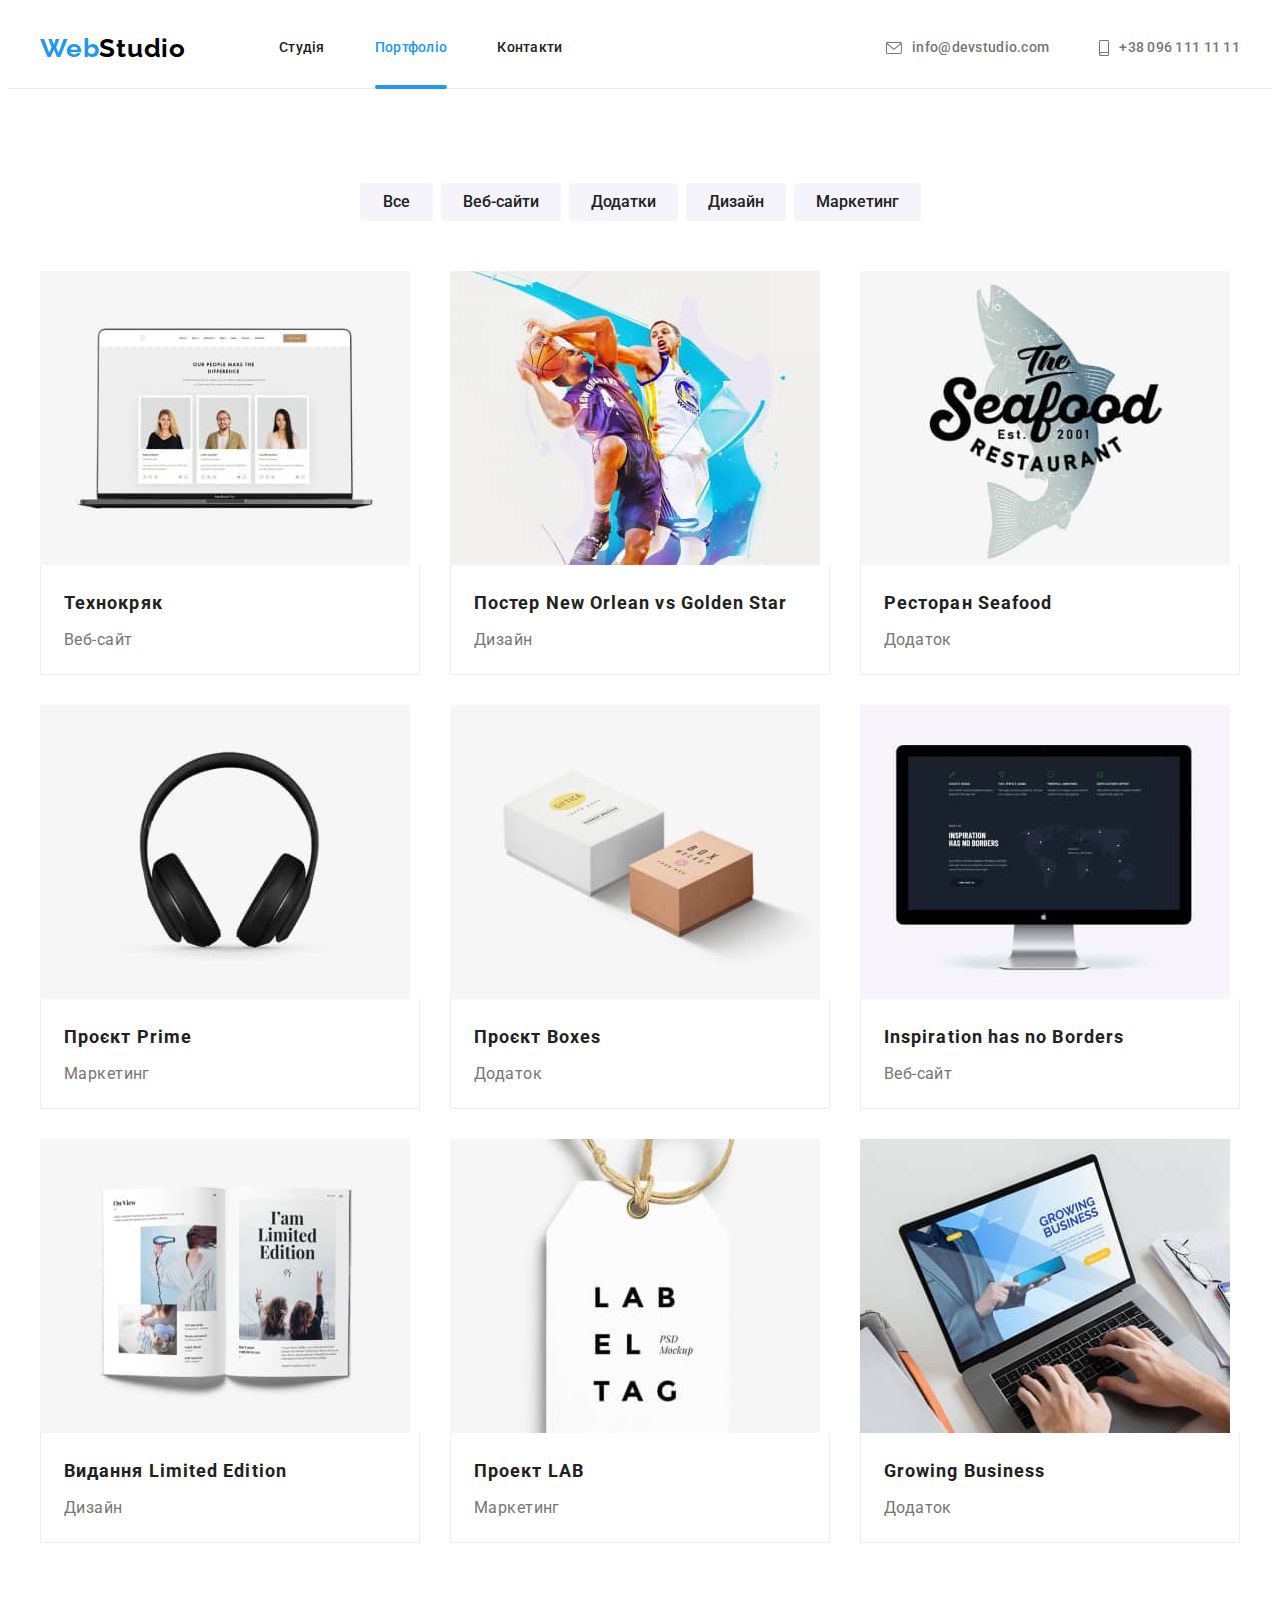
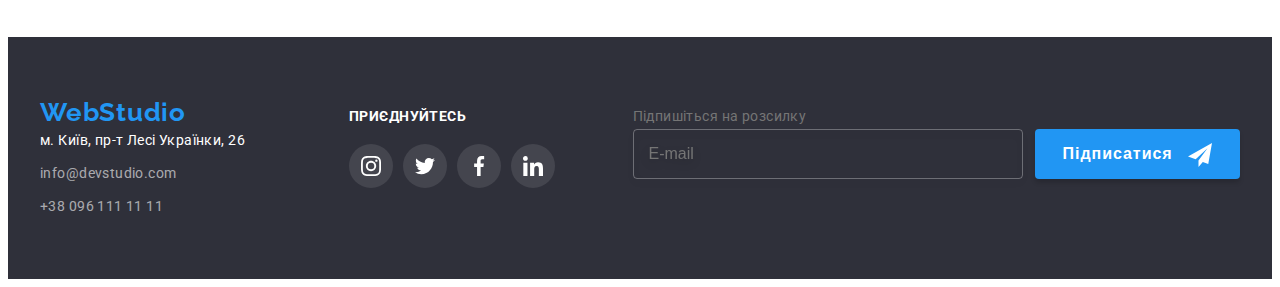
==== portfolio.html @ b7e64bbe "BEM refactoring" ====
<!DOCTYPE html>
<html lang="uk">
  <head>
    <meta charset="UTF-8" />
    <meta http-equiv="X-UA-Compatible" content="IE=edge" />
    <meta name="viewport" content="width=device-width, initial-scale=1.0" />
    <title>Портфоліо</title>
    <link rel="preconnect" href="https://fonts.googleapis.com" />
    <link rel="preconnect" href="https://fonts.gstatic.com" crossorigin />
    <link
      href="https://fonts.googleapis.com/css2?family=Raleway:wght@700&family=Roboto:wght@400;500;700;900&display=swap"
      rel="stylesheet"
    />
    <link
      rel="stylesheet"
      href="https://cdnjs.cloudflare.com/ajax/libs/modern-normalize/1.1.0/modern-normalize.min.css"
      integrity="sha512-wpPYUAdjBVSE4KJnH1VR1HeZfpl1ub8YT/NKx4PuQ5NmX2tKuGu6U/JRp5y+Y8XG2tV+wKQpNHVUX03MfMFn9Q=="
      crossorigin="anonymous"
      referrerpolicy="no-referrer"
    />
    <link rel="stylesheet" href="./css/styles.css" />
  </head>
  <body>
    <header class="header">
      <div class="container header__container">
        <nav class="nav">
          <a href="./index.html" lang="en" class="logo"
            >Web<span class="logo__second-part">Studio</span></a
          >

          <ul class="nav__list">
            <li class="nav__item">
              <a href="./index.html" class="nav__link ">Студія</a>
            </li>
            <li class="nav__item">
              <a href="./portfolio.html" class="nav__link nav__link--current">Портфоліо</a>
            </li>
            <li class="nav__item">
              <a href="" class="nav__link">Контакти</a>
            </li>
          </ul>
        </nav>

        <ul class="communication">
          <li class="communication__item">
            <a href="mailto:info@devstudio.com" class="communication__link">
              <svg class="communication__icon communication__icon--envelope">
                <use href="./images/icon.svg#icon-envelope"></use>
              </svg>
              info@devstudio.com</a
            >
          </li>
          <li class="communication__item">
            <a href="tel:+380961111111" class="communication__link">
              <svg class="communication__icon communication__icon--smartphone">
                <use href="./images/icon.svg#icon-smartphone"></use>
              </svg>
              +38 096 111 11 11</a
            >
          </li>
        </ul>
      </div>
    </header>

    <main>
      <section class="section portfolio">
        <div class="container">
          <h1 class="title visually-hidden">Портфоліо</h1>
          <ul class="filter-list">
            <li class="item"><button type="button" class="btn">Все</button></li>
            <li class="item"><button type="button" class="btn">Веб-сайти</button></li>
            <li class="item"><button type="button" class="btn">Додатки</button></li>
            <li class="item"><button type="button" class="btn">Дизайн</button></li>
            <li class="item"><button type="button" class="btn">Маркетинг</button></li>
          </ul>

          <ul class="portfolio-list">
            <li class="portfolio-item">
              <a href="" class="link">
                <div class="portfolio-thumb">
                  <img
                    src="./images/port_img_1.jpg"
                    alt="увімкнений ноутбук з відображенням сторінки браузера"
                    width="370"
                  />

                  <div class="portfolio-overlay">
                    <p>
                      Ресурс пропонує комплексні пропозиції з різним рівнем функціоналу та сервісів.
                      Все це дозволить відвідувачу отримати вичерпні відомості про компанію чи
                      приватну особу.
                    </p>
                  </div>
                </div>

                <div class="portfolio-item-box">
                  <h2 class="portfolio-subtitle">Технокряк</h2>
                  <p>Веб-сайт</p>
                </div>
              </a>
            </li>
            <li class="portfolio-item">
              <a href="" class="link">
                <div class="portfolio-thumb">
                  <img
                    src="./images/port_img_2.jpg"
                    alt="два баскетболіста з різних команд"
                    width="370"
                  />

                  <div class="portfolio-overlay">
                    <p>
                      Ресурс пропонує комплексні пропозиції з різним рівнем функціоналу та сервісів.
                      Все це дозволить відвідувачу отримати вичерпні відомості про компанію чи
                      приватну особу.
                    </p>
                  </div>
                </div>

                <div class="portfolio-item-box">
                  <h2 class="portfolio-subtitle">Постер New Orlean vs Golden Star</h2>
                  <p>Дизайн</p>
                </div>
              </a>
            </li>
            <li class="portfolio-item">
              <a href="" class="link">
                <div class="portfolio-thumb">
                  <img
                    src="./images/port_img_3.jpg"
                    alt="логотип ресторану Seafood із зображенням риби"
                    width="370"
                  />

                  <div class="portfolio-overlay">
                    <p>
                      Ресурс пропонує комплексні пропозиції з різним рівнем функціоналу та сервісів.
                      Все це дозволить відвідувачу отримати вичерпні відомості про компанію чи
                      приватну особу.
                    </p>
                  </div>
                </div>

                <div class="portfolio-item-box">
                  <h2 class="portfolio-subtitle">Ресторан Seafood</h2>
                  <p>Додаток</p>
                </div>
              </a>
            </li>
            <li class="portfolio-item">
              <a href="" class="link">
                <div class="portfolio-thumb">
                  <img src="./images/port_img_4.jpg" alt="навушники" width="370" />

                  <div class="portfolio-overlay">
                    <p>
                      Ресурс пропонує комплексні пропозиції з різним рівнем функціоналу та сервісів.
                      Все це дозволить відвідувачу отримати вичерпні відомості про компанію чи
                      приватну особу.
                    </p>
                  </div>
                </div>

                <div class="portfolio-item-box">
                  <h2 class="portfolio-subtitle">Проєкт Prime</h2>
                  <p>Маркетинг</p>
                </div>
              </a>
            </li>
            <li class="portfolio-item">
              <a href="" class="link">
                <div class="portfolio-thumb">
                  <img src="./images/port_img_5.jpg" alt="дві картонні коробочки" width="370" />

                  <div class="portfolio-overlay">
                    <p>
                      Ресурс пропонує комплексні пропозиції з різним рівнем функціоналу та сервісів.
                      Все це дозволить відвідувачу отримати вичерпні відомості про компанію чи
                      приватну особу.
                    </p>
                  </div>
                </div>

                <div class="portfolio-item-box">
                  <h2 class="portfolio-subtitle">Проєкт Boxes</h2>
                  <p>Додаток</p>
                </div>
              </a>
            </li>
            <li class="portfolio-item">
              <a href="" class="link">
                <div class="portfolio-thumb">
                  <img
                    src="./images/port_img_6.jpg"
                    alt="монітор з відображенням сторінки браузера"
                    width="370"
                  />

                  <div class="portfolio-overlay">
                    <p>
                      Ресурс пропонує комплексні пропозиції з різним рівнем функціоналу та сервісів.
                      Все це дозволить відвідувачу отримати вичерпні відомості про компанію чи
                      приватну особу.
                    </p>
                  </div>
                </div>

                <div class="portfolio-item-box">
                  <h2 class="portfolio-subtitle">Inspiration has no Borders</h2>
                  <p>Веб-сайт</p>
                </div>
              </a>
            </li>
            <li class="portfolio-item">
              <a href="" class="link">
                <div class="portfolio-thumb">
                  <img src="./images/port_img_7.jpg" alt="відкрита книга" width="370" />

                  <div class="portfolio-overlay">
                    <p>
                      Ресурс пропонує комплексні пропозиції з різним рівнем функціоналу та сервісів.
                      Все це дозволить відвідувачу отримати вичерпні відомості про компанію чи
                      приватну особу.
                    </p>
                  </div>
                </div>

                <div class="portfolio-item-box">
                  <h2 class="portfolio-subtitle">Видання Limited Edition</h2>
                  <p>Дизайн</p>
                </div>
              </a>
            </li>
            <li class="portfolio-item">
              <a href="" class="link">
                <div class="portfolio-thumb">
                  <img src="./images/port_img_8.jpg" alt="лейбл" width="370" />

                  <div class="portfolio-overlay">
                    <p>
                      Ресурс пропонує комплексні пропозиції з різним рівнем функціоналу та сервісів.
                      Все це дозволить відвідувачу отримати вичерпні відомості про компанію чи
                      приватну особу.
                    </p>
                  </div>
                </div>

                <div class="portfolio-item-box">
                  <h2 class="portfolio-subtitle">Проект LAB</h2>
                  <p>Маркетинг</p>
                </div>
              </a>
            </li>
            <li class="portfolio-item">
              <a href="" class="link">
                <div class="portfolio-thumb">
                  <img
                    src="./images/port_img_9.jpg"
                    alt="руки людини працюючої за ноутбуком"
                    width="370"
                  />

                  <div class="portfolio-overlay">
                    <p>
                      Ресурс пропонує комплексні пропозиції з різним рівнем функціоналу та сервісів.
                      Все це дозволить відвідувачу отримати вичерпні відомості про компанію чи
                      приватну особу.
                    </p>
                  </div>
                </div>

                <div class="portfolio-item-box">
                  <h2 class="portfolio-subtitle">Growing Business</h2>
                  <p>Додаток</p>
                </div>
              </a>
            </li>
          </ul>
        </div>
      </section>
    </main>

    <footer class="footer">
      <div class="container footer-box">
        <!-- Адреса -->
        <div class="footer-com-link">
          <a href="./index.html" lang="en" class="logo link"
            >Web<span class="logo-part-foot">Studio</span></a
          >
          <address class="address">
            <ul class="address-list">
              <li class="item">
                <a
                  href="https://goo.gl/maps/5LaCkKvo5kc2LDUG7"
                  target="_blank"
                  rel="noopener noreferrer nofollow"
                  class="phys-address link"
                  >м. Київ, пр-т Лесі Українки, 26</a
                >
              </li>
              <li class="item">
                <a href="mailto:info@devstudio.com" class="address link">info@devstudio.com</a>
              </li>
              <li class="item">
                <a href="tel:+380961111111" class="address link">+38 096 111 11 11</a>
              </li>
            </ul>
          </address>
        </div>

        <!-- Приєднуйся -->
        <div class="join">
          <p class="join-title">приєднуйтесь</p>
          <ul class="join-list">
            <li class="join-item">
              <a href="" class="join-link">
                <svg lang="en" aria-label="instagram icon" class="join-icon">
                  <use href="./images/icon.svg#icon-instagram"></use>
                </svg>
              </a>
            </li>
            <li class="join-item">
              <a href="" class="join-link">
                <svg lang="en" aria-label="twitter icon" class="join-icon">
                  <use href="./images/icon.svg#icon-twitter"></use>
                </svg>
              </a>
            </li>
            <li class="join-item">
              <a href="" class="join-link">
                <svg lang="en" aria-label="facebook icon" class="join-icon">
                  <use href="./images/icon.svg#icon-facebook"></use>
                </svg>
              </a>
            </li>
            <li class="join-item">
              <a href="" class="join-link">
                <svg lang="en" aria-label="linkedin icon" class="join-icon">
                  <use href="./images/icon.svg#icon-linkedin"></use>
                </svg>
              </a>
            </li>
          </ul>
        </div>

        <form class="subscription-form" name="subscription-form">
          <div class="subscription-field">
            <label class="subscription-label" for="subscription-email">
              Підпишіться на розсилку
            </label>
            <input
              class="subscription-input"
              type="email"
              id="subscription-email"
              placeholder="E-mail"
              autocomplete="on"
            />
          </div>

          <button class="subscription-submit" type="submit">
            Підписатися
            <svg class="subscriptin-icon">
              <use href="./images/icon.svg#icon-send"></use>
            </svg>
          </button>
        </form>
      </div>
    </footer>
  </body>
</html>
---- css/styles.css ----
/* Основний колір тексту #757575 */
/* Другий колір тексту #212121 */
/* Третій колір тексту (підвал) rgba(255, 255, 255, 0.6) */

/* Основний колір фона #FFFFFF */
/* Другий колір фона #F5F4FA */
/* Третій колір фона (підвал) #2F303A */

/* Акцент #2196F3 */
/* Кольори Логотипа #2196F3 #000000 */
/* Наведення на Кноопку Герой #188CE8 */

/* Підкреслення (шапка) #ECECEC */
/* Колір Рамки #EEEEEE */

:root {
  --primary-text-color: #757575;
  --title-text-color: #212121;
  --third-text-color: rgba(255, 255, 255, 0.6);
  --primary-bg-color: #ffffff;
  --second-bg-color: #f5f4fa;
  --third-bg-color: #2f303a;
  --accent-color: #2196f3;
  --hero-buttom-active: #188ce8;
  --default-icon-color: #afb1b8;

  --margin-items: 30px;
}

h1,
h2,
h3,
h4,
p {
  margin-top: 0;
  margin-bottom: 0;
}

ul {
  list-style: none;
  padding: 0;
  margin: 0;
}

img {
  display: block;
  max-width: 100%;
  height: auto;
}

body {
  background-color: var(--primary-bg-color);
  color: var(--primary-text-color);
  font-family: Roboto, sans-serif;
  font-size: 14px;
  line-height: 1.71;
  letter-spacing: 0.03em;
}

.link {
  text-decoration: none;
}

.container {
  width: 1200px;
  padding-left: 15px;
  padding-right: 15px;
  margin-left: auto;
  margin-right: auto;
}

.section {
  padding-top: 94px;
  padding-bottom: 94px;
}

.btn {
  min-width: 73px;
  padding: 6px 22px;

  color: var(--title-text-color);
  background-color: var(--second-bg-color);

  font-family: Roboto, sans-serif;
  font-weight: 500;
  font-size: 16px;
  line-height: 1.62;
  text-align: center;

  cursor: pointer;
  border: 0;
  border-radius: 4px;

  transition: color 250ms cubic-bezier(0.4, 0, 0.2, 1),
    background-color 250ms cubic-bezier(0.4, 0, 0.2, 1),
    box-shadow 250ms cubic-bezier(0.4, 0, 0.2, 1);
}

.btn:hover,
.btn:focus {
  color: var(--primary-bg-color);
  background-color: var(--accent-color);
  box-shadow: 0px 3px 1px rgba(0, 0, 0, 0.1), 0px 1px 2px rgba(0, 0, 0, 0.08),
    0px 2px 2px rgba(0, 0, 0, 0.12);
}

/* ==================== Шапка ==================== */

.header {
  border-bottom: 1px solid #ececec;
}

.header__container {
  display: flex;
  align-items: center;
}

/* ==================== Лого в шапці ==================== */

.logo {
  display: inline-block;
  margin-right: 93px;

  color: var(--accent-color);
  font-family: Raleway, sans-serif;
  font-weight: 700;
  font-size: 26px;
  line-height: 1.19;
  letter-spacing: 0.03em;
  text-decoration: none;
}

.logo__second-part {
  color: #000000;
}

/* ========== Лого в підвалі ========== */

.footer__logo {
  margin-right: 0;
  margin-bottom: 20px;
}

.logo__second-part--inverse {
  color: var(--primary-bg-color);
}

/* ========== Навігація ========== */

.nav {
  display: flex;
  align-items: center;
}

.nav__list {
  display: flex;
}

.nav__item:nth-child(n + 2) {
  margin-left: 50px;
}

.nav__link {
  position: relative;

  display: inline-block;
  padding-top: 32px;
  padding-bottom: 32px;

  color: var(--title-text-color);
  font-weight: 500;
  font-size: 14px;
  line-height: 1.14;
  letter-spacing: 0.02em;
  text-decoration: none;

  transition: color 250ms cubic-bezier(0.4, 0, 0.2, 1);
}

.nav__link:hover,
.nav__link:focus {
  color: var(--accent-color);
}

.nav__link--current {
  color: var(--accent-color);
}

.nav__link--current::after {
  content: '';

  position: absolute;
  left: 0;
  bottom: -1px;

  width: 100%;
  height: 4px;
  border-radius: 2px;

  background-color: var(--accent-color);
}

/* ========== Комунікаційні посилання ========== */

.communication {
  display: flex;
  margin-left: auto;
}

.communication__item:nth-child(n + 2) {
  margin-left: 50px;
}

.communication__link {
  display: flex;
  align-items: center;
  padding-top: 32px;
  padding-bottom: 32px;

  color: var(--primary-text-color);
  font-weight: 500;
  font-size: 14px;
  line-height: 1.14;
  letter-spacing: 0.02em;
  text-decoration: none;

  transition: color 250ms cubic-bezier(0.4, 0, 0.2, 1);
}

.communication__icon {
  margin-right: 10px;
  fill: var(--primary-text-color);

  transition: fill 250ms cubic-bezier(0.4, 0, 0.2, 1);
}
.communication__icon--envelope {
  width: 16px;
  height: 12px;
}

.communication__icon--smartphone {
  width: 10px;
  height: 16px;
}

.communication__link:hover,
.communication__link:focus {
  color: var(--accent-color);
}

.communication__link:hover .communication__icon,
.communication__link:focus .communication__icon {
  fill: var(--accent-color);
}

/* Заголовки */

.title {
  margin-top: 0;
  margin-bottom: 50px;

  color: var(--title-text-color);
  font-size: 36px;
  line-height: 1.17;
  text-align: center;
}

.visually-hidden {
  position: absolute;
  white-space: nowrap;
  width: 1px;
  height: 1px;
  overflow: hidden;
  border: 0;
  padding: 0;
  clip: rect(0 0 0 0);
  clip-path: inset(50%);
  margin: -1px;
}

/* ==================== Студія ==================== */

/* ========== Герой ========== */

.hero {
  max-width: 1600px;
  margin-left: auto;
  margin-right: auto;
  padding-top: 200px;
  padding-bottom: 200px;

  background-color: #c4c4c4;
  text-align: center;

  background-image: linear-gradient(to right, rgba(47, 48, 58, 0.4), rgba(47, 48, 58, 0.4)),
    url(../images/hero-img.jpg);
  background-size: cover;
  background-position: center;
}

.hero__title {
  width: 696px;
  margin-left: auto;
  margin-right: auto;
  margin-top: 0;
  margin-bottom: var(--margin-items);

  color: var(--primary-bg-color);
  font-weight: 900;
  font-size: 44px;
  line-height: 1.36;
  letter-spacing: 0.06em;
  text-transform: uppercase;
}

.hero__btn {
  padding: 10px 32px;

  color: var(--primary-bg-color);
  background-color: var(--accent-color);
  font-weight: 700;
  font-size: 16px;
  line-height: 1.88;
  align-items: center;
  text-align: center;
  letter-spacing: 0.06em;

  border-style: none;
  cursor: pointer;
  border-radius: 4px;

  transition: background-color 250ms cubic-bezier(0.4, 0, 0.2, 1);
}

.hero__btn:hover,
.hero__btn:focus {
  background-color: var(--hero-buttom-active);
}

/* ========== Наші переваги (Особливості) ========== */

.section--other-size {
  padding-bottom: 0;
}

.title--visually-hidden {
  position: absolute;
  white-space: nowrap;
  width: 1px;
  height: 1px;
  overflow: hidden;
  border: 0;
  padding: 0;
  clip: rect(0 0 0 0);
  clip-path: inset(50%);
  margin: -1px;
}

.features {
  display: flex;
  flex-wrap: wrap;
  gap: var(--margin-items);
}

.features__item {
  flex-basis: calc((100% - (3 * var(--margin-items))) / 4);
}

.features__box {
  display: flex;
  justify-content: center;
  align-items: center;
  padding-top: 25px;
  padding-bottom: 25px;
  margin-bottom: var(--margin-items);

  background-color: var(--second-bg-color);
  border-radius: 4px;
}

.features__icon {
  display: block;
  width: 70px;
  height: 70px;
}

.features__subtitle {
  margin-top: 0;
  margin-bottom: 10px;

  color: var(--title-text-color);
  font-size: 14px;
  line-height: 1.14;
  text-transform: uppercase;
}

/* ========== Чим ми займаємось ========== */

.works {
  display: flex;
  flex-wrap: wrap;
  gap: var(--margin-items);
}

.works__item {
  position: relative;
}

.works__overlay {
  position: absolute;
  left: 0;
  bottom: 0;

  width: 100%;
  padding: 27px;

  font-weight: 700;
  line-height: 1.14;
  text-align: center;
  text-transform: uppercase;

  color: var(--primary-bg-color);
  background-color: rgba(47, 48, 58, 0.8);
}

/* ========== Наша команда ========== */

.section--second-bg {
  background-color: var(--second-bg-color);
}

.team-list {
  display: flex;
  flex-wrap: wrap;
  gap: var(--margin-items);
  text-align: center;
}

.employee {
  flex-basis: calc((100% - (3 * var(--margin-items))) / 4);

  background-color: var(--primary-bg-color);
  border-radius: 0 0 4px 4px;

  box-shadow: 0px 1px 3px rgba(0, 0, 0, 0.12), 0px 1px 1px rgba(0, 0, 0, 0.14),
    0px 2px 1px rgba(0, 0, 0, 0.2);
}

.employee__lower-box {
  padding-top: 30px;
  padding-bottom: 30px;
}

.employee__name {
  margin-bottom: 10px;

  color: var(--title-text-color);
  font-weight: 500;
  font-size: 16px;
  line-height: 1.19;
}

.employee__position {
  font-size: 16px;
  line-height: 1.19;
  margin-bottom: 16px;
}

.socials-list {
  display: flex;
  justify-content: center;
  column-gap: 10px;
}

.socials-list__item {
  width: 44px;
  height: 44px;
}

.socials-list__link {
  display: flex;
  align-items: center;
  justify-content: center;
  width: 100%;
  height: 100%;
  border-radius: 50%;

  transition: background-color 250ms cubic-bezier(0.4, 0, 0.2, 1);
}

.socials-list__icon {
  width: 20px;
  height: 20px;
  fill: var(--default-icon-color);

  transition: fill 250ms cubic-bezier(0.4, 0, 0.2, 1);
}

.socials-list__link:hover,
.socials-list__link:focus {
  background-color: var(--accent-color);
}

.socials-list__link:hover .socials-list__icon,
.socials-list__link:focus .socials-list__icon {
  fill: var(--primary-bg-color);
}

/* ========== Постійні клієнти ========== */

.customers__title {
  margin-top: 0;
  margin-bottom: 50px;

  color: var(--title-text-color);
  font-size: 36px;
  line-height: 1.17;
  text-align: center;
}

.customers {
  display: flex;
  gap: var(--margin-items);
}

.customers__item {
  width: calc((100% - (5 * var(--margin-items))) / 6);
}

.customers__link {
  display: flex;
  align-items: center;
  justify-content: center;

  border: 1px solid var(--default-icon-color);
  border-radius: 4px;
  height: 92px;

  transition: border-color 250ms cubic-bezier(0.4, 0, 0.2, 1);
}

.customers__icon {
  display: block;
  width: 106px;
  height: 60px;
  fill: var(--default-icon-color);

  transition: fill 250ms cubic-bezier(0.4, 0, 0.2, 1);
}

.customers__link:hover,
.customers__link:focus {
  border-color: var(--accent-color);
}

.customers__link:hover .customers__icon,
.customers__link:focus .customers__icon {
  fill: var(--accent-color);
}

/* ==================== Портфоліо ==================== */

/* ========== Фільтр ========== */

.filter-list {
  display: flex;
  justify-content: center;
  margin-bottom: 50px;
  column-gap: 8px;
}

/* ========== Перелік робіт ========== */

.portfolio-list {
  display: flex;
  flex-wrap: wrap;
  gap: var(--margin-items);
}

.portfolio-item {
  flex-basis: calc((100% - (2 * var(--margin-items))) / 3);

  background-color: var(--primary-bg-color);
}

.portfolio-item > .link {
  display: block;

  transition: box-shadow 250ms cubic-bezier(0.4, 0, 0.2, 1);
}

.portfolio-item > .link:hover,
.portfolio-item > .link:focus {
  box-shadow: 0px 1px 1px rgba(0, 0, 0, 0.12), 0px 4px 4px rgba(0, 0, 0, 0.06),
    1px 4px 6px rgba(0, 0, 0, 0.16);
}

.portfolio-thumb {
  position: relative;

  overflow: hidden;
}

.portfolio-overlay {
  position: absolute;
  top: 0;
  left: 0;
  transform: translateY(100%);

  width: 100%;
  height: 100%;
  padding: 24px;

  background-color: rgba(33, 150, 243, 0.9);

  transition: transform 250ms cubic-bezier(0.4, 0, 0.2, 1);
}

.portfolio-overlay p {
  display: flex;
  align-items: center;

  height: 100%;
  overflow: auto;

  font-size: 18px;
  line-height: 1.56;
  color: var(--primary-bg-color);
}

.portfolio-item > .link:hover .portfolio-overlay,
.portfolio-item > .link:focus .portfolio-overlay {
  transform: translateY(0);
}

.portfolio-item-box {
  padding: 20px 23px 19px 23px;

  border-right: 1px solid #eeeeee;
  border-bottom: 1px solid #eeeeee;
  border-left: 1px solid #eeeeee;
}

.portfolio-subtitle {
  margin-bottom: 4px;

  color: var(--title-text-color);
  font-size: 18px;
  line-height: 2;
  letter-spacing: 0.06em;
}

.portfolio-item-box p {
  color: var(--primary-text-color);
  font-weight: 400;
  font-size: 16px;
  line-height: 1.88;
}

/* ==================== Підвал ==================== */

.footer {
  background-color: var(--third-bg-color);
  padding-top: 60px;
  padding-bottom: 60px;
}

.footer-box {
  display: flex;
  align-items: baseline;
}

/* ========== Адреса ========== */

.address-list > .item + .item {
  margin-top: 9px;
}

.phys-address.link {
  color: var(--primary-bg-color);
  background-color: var(--third-bg-color);
  font-style: normal;

  transition: color 250ms cubic-bezier(0.4, 0, 0.2, 1);
}

.phys-address.link:hover,
.phys-address.link:focus {
  color: var(--accent-color);
}

.address.link {
  color: var(--third-text-color);
  font-style: normal;

  transition: color 250ms cubic-bezier(0.4, 0, 0.2, 1);
}

.address.link:hover,
.address.link:focus {
  color: var(--accent-color);
}

/* ========== Приєднуйся ========== */

.join {
  margin-left: 70px;
}

.join-title {
  margin-bottom: 20px;

  font-weight: 700;
  line-height: 16px;
  text-transform: uppercase;

  color: var(--primary-bg-color);
}

.join-list {
  display: flex;
  column-gap: 10px;
}

.join-link {
  display: flex;
  align-items: center;
  justify-content: center;
  width: 44px;
  height: 44px;

  background-color: rgba(255, 255, 255, 0.1);
  border-radius: 50%;

  transition: background-color 250ms cubic-bezier(0.4, 0, 0.2, 1);
}

.join-icon {
  width: 20px;
  height: 20px;
  fill: var(--primary-bg-color);
}

.join-link:hover,
.join-link:focus {
  background-color: var(--accent-color);
}

.join-link:hover .join-icon,
.join-link:focus .join-icon {
  fill: var(--primary-bg-color);
}

/* ========== Підпишіться на розсилку ========== */

.subscription-form {
  display: flex;
  margin-left: auto;
  align-items: flex-end;
}

.subscription-label {
  display: flex;
  flex-direction: column;
}

.subscriotion-title {
  color: var(--primary-bg-color);
  font-weight: 700;
  line-height: 1.14;
  text-transform: uppercase;

  margin-bottom: 20px;
}

.subscription-input {
  padding: 14px 15px;
  width: 358px;

  font-size: 16px;
  line-height: 1.25;
  color: var(--primary-bg-color);

  border: 1px solid rgba(255, 255, 255, 0.3);
  filter: drop-shadow(0px 4px 4px rgba(0, 0, 0, 0.15));
  border-radius: 4px;
  background-color: transparent;
}

.subscription-submit {
  margin-left: 12px;
  padding: 10px 28px;

  font-weight: 700;
  font-size: 16px;
  line-height: 1.88;
  letter-spacing: 0.06em;
  color: var(--primary-bg-color);

  background-color: var(--accent-color);
  box-shadow: 0px 4px 4px rgba(0, 0, 0, 0.15);
  border-radius: 4px;
  border: 0;

  transition: background-color 250ms cubic-bezier(0.4, 0, 0.2, 1);

  cursor: pointer;
}

.subscription-submit:hover,
.subscription-submit:focus {
  background-color: var(--hero-buttom-active);
}

.subscriptin-icon {
  margin-left: 10px;
  vertical-align: middle;
  width: 24px;
  height: 24px;
  fill: var(--primary-bg-color);
}

/* ========== Модальне віно ========== */

.backdrop {
  position: fixed;
  top: 0;
  left: 0;
  width: 100%;
  height: 100%;

  background-color: rgba(0, 0, 0, 0.2);

  opacity: 1;
  visibility: visible;
  pointer-events: auto;

  transition: opacity 250ms cubic-bezier(0.4, 0, 0.2, 1),
    visibility 250ms cubic-bezier(0.4, 0, 0.2, 1);
}

.backdrop.is-hidden {
  opacity: 0;
  pointer-events: none;
  visibility: hidden;
}

.modal {
  position: absolute;
  top: 50%;
  left: 50%;
  transform: translate(-50%, -50%) scale(1);
  padding: 40px;

  width: 528px;
  height: 581px;

  transition: opacity 250ms cubic-bezier(0.4, 0, 0.2, 1),
    transform 250ms cubic-bezier(0.4, 0, 0.2, 1), box-shadow 250ms cubic-bezier(0.4, 0, 0.2, 1);

  background-color: var(--primary-bg-color);
  box-shadow: 0px 1px 3px rgba(0, 0, 0, 0.12), 0px 1px 1px rgba(0, 0, 0, 0.14),
    0px 2px 1px rgba(0, 0, 0, 0.2);
  border-radius: 4px;
}

.backdrop.is-hidden .modal {
  transform: translate(-50%, -150%) scale(0.25);

  opacity: 0.25;
}

.modal .button-closing {
  position: absolute;
  top: 8px;
  right: 8px;

  display: flex;
  justify-content: center;
  align-items: center;
  width: 30px;
  height: 30px;
  padding: 0;

  border: 1px solid rgba(0, 0, 0, 0.1);
  border-radius: 50%;
  background-color: var(--primary-bg-color);

  transition: fill 250ms cubic-bezier(0.4, 0, 0.2, 1);

  cursor: pointer;
}

.modal .button-closing:hover,
.modal .button-closing:focus {
  fill: var(--accent-color);
}

/* ========== Модальна форма ========== */

.modal-form {
  width: 100%;
}

.modal-form-title {
  margin-bottom: 12px;
  text-align: center;

  font-weight: 700;
  font-size: 20px;
  line-height: 1.15;

  color: var(--title-text-color);
}

.modal-form-fields {
  margin: 0;
  padding: 0;
  border-style: none;

  margin-bottom: 20px;
}

.modal-form-label {
  display: block;
}

.modal-form-label + .modal-form-label {
  margin-top: 10px;
}

.modal-form-name {
  display: block;
  margin-bottom: 4px;
  font-size: 12px;
  line-height: 1.17;
  letter-spacing: 0.01em;
}

.modal-form-icon-box {
  display: block;
  position: relative;
}

.modal-form-icon {
  position: absolute;
  top: 50%;
  left: 12px;

  transform: translateY(-50%);
  transition: fill 250ms cubic-bezier(0.4, 0, 0.2, 1);
}

.modal-form-input {
  height: 40px;
  padding: 11px 41px;

  width: 100%;
  font-size: 12px;
  border: 1px solid rgba(33, 33, 33, 0.2);
  border-radius: 4px;

  transition: border-color 250ms cubic-bezier(0.4, 0, 0.2, 1);
}

.modal-form-input:hover,
.modal-form-input:focus {
  border-color: var(--accent-color);
}

.modal-form-input:focus-visible {
  outline: none;
}

.modal-form-input:hover + .modal-form-icon,
.modal-form-input:focus + .modal-form-icon {
  fill: var(--accent-color);
}

.modal-form-comment-input {
  display: block;
  padding: 12px 16px;

  resize: none;
  width: 100%;
  height: 120px;

  font-size: 12px;
  border: 1px solid rgba(33, 33, 33, 0.2);
  border-radius: 4px;

  transition: border-color 250ms cubic-bezier(0.4, 0, 0.2, 1);
}

.modal-form-comment-input:hover,
.modal-form-comment-input:focus {
  border-color: var(--accent-color);
}

.modal-form-comment-input:focus-visible {
  outline: none;
}

.modal-form-comment-input::placeholder {
  font-size: 12px;
  letter-spacing: 0.01em;

  color: rgba(117, 117, 117, 0.5);
}

.modal-form-offer-box {
  display: flex;
  justify-content: center;
  margin-bottom: 30px;
}

.modal-form-offer {
  font-weight: 400;
  font-size: 14px;
  line-height: 1.71;

  letter-spacing: 0.03em;
}

.check-box-new {
  display: inline-block;
  vertical-align: middle;

  width: 16px;
  height: 15px;
  margin-right: 8px;

  cursor: pointer;
  background-image: url(../images/check-empty.svg);
  border-radius: 3px;

  transition: box-shadow 250ms cubic-bezier(0.4, 0, 0.2, 1),
    background-image 250ms cubic-bezier(0.4, 0, 0.2, 1);
}

.checkbox:checked + .check-box-new {
  background-image: url(../images/check.svg);
  background-size: contain;
}

/* .check-box-new:hover, */
.checkbox:focus + .check-box-new {
  box-shadow: 0 0 4px 2px var(--accent-color);
}

.modal-form-offer-link {
  color: var(--accent-color);
}

.modal-form-offer-link:hover,
.modal-form-offer-link:focus {
  text-decoration: none;
}

.modal-form-submit {
  display: block;
  padding: 10px 52px;
  margin-left: auto;
  margin-right: auto;

  font-weight: 700;
  font-size: 16px;
  line-height: 1.88;
  letter-spacing: 0.06em;
  color: var(--primary-bg-color);

  background-color: var(--accent-color);
  box-shadow: 0px 4px 4px rgba(0, 0, 0, 0.15);
  border-radius: 4px;
  border-style: none;
  cursor: pointer;

  transition: background-color 250ms cubic-bezier(0.4, 0, 0.2, 1);
}

.modal-form-submit:hover,
.modal-form-submit:focus {
  background-color: var(--hero-buttom-active);
}
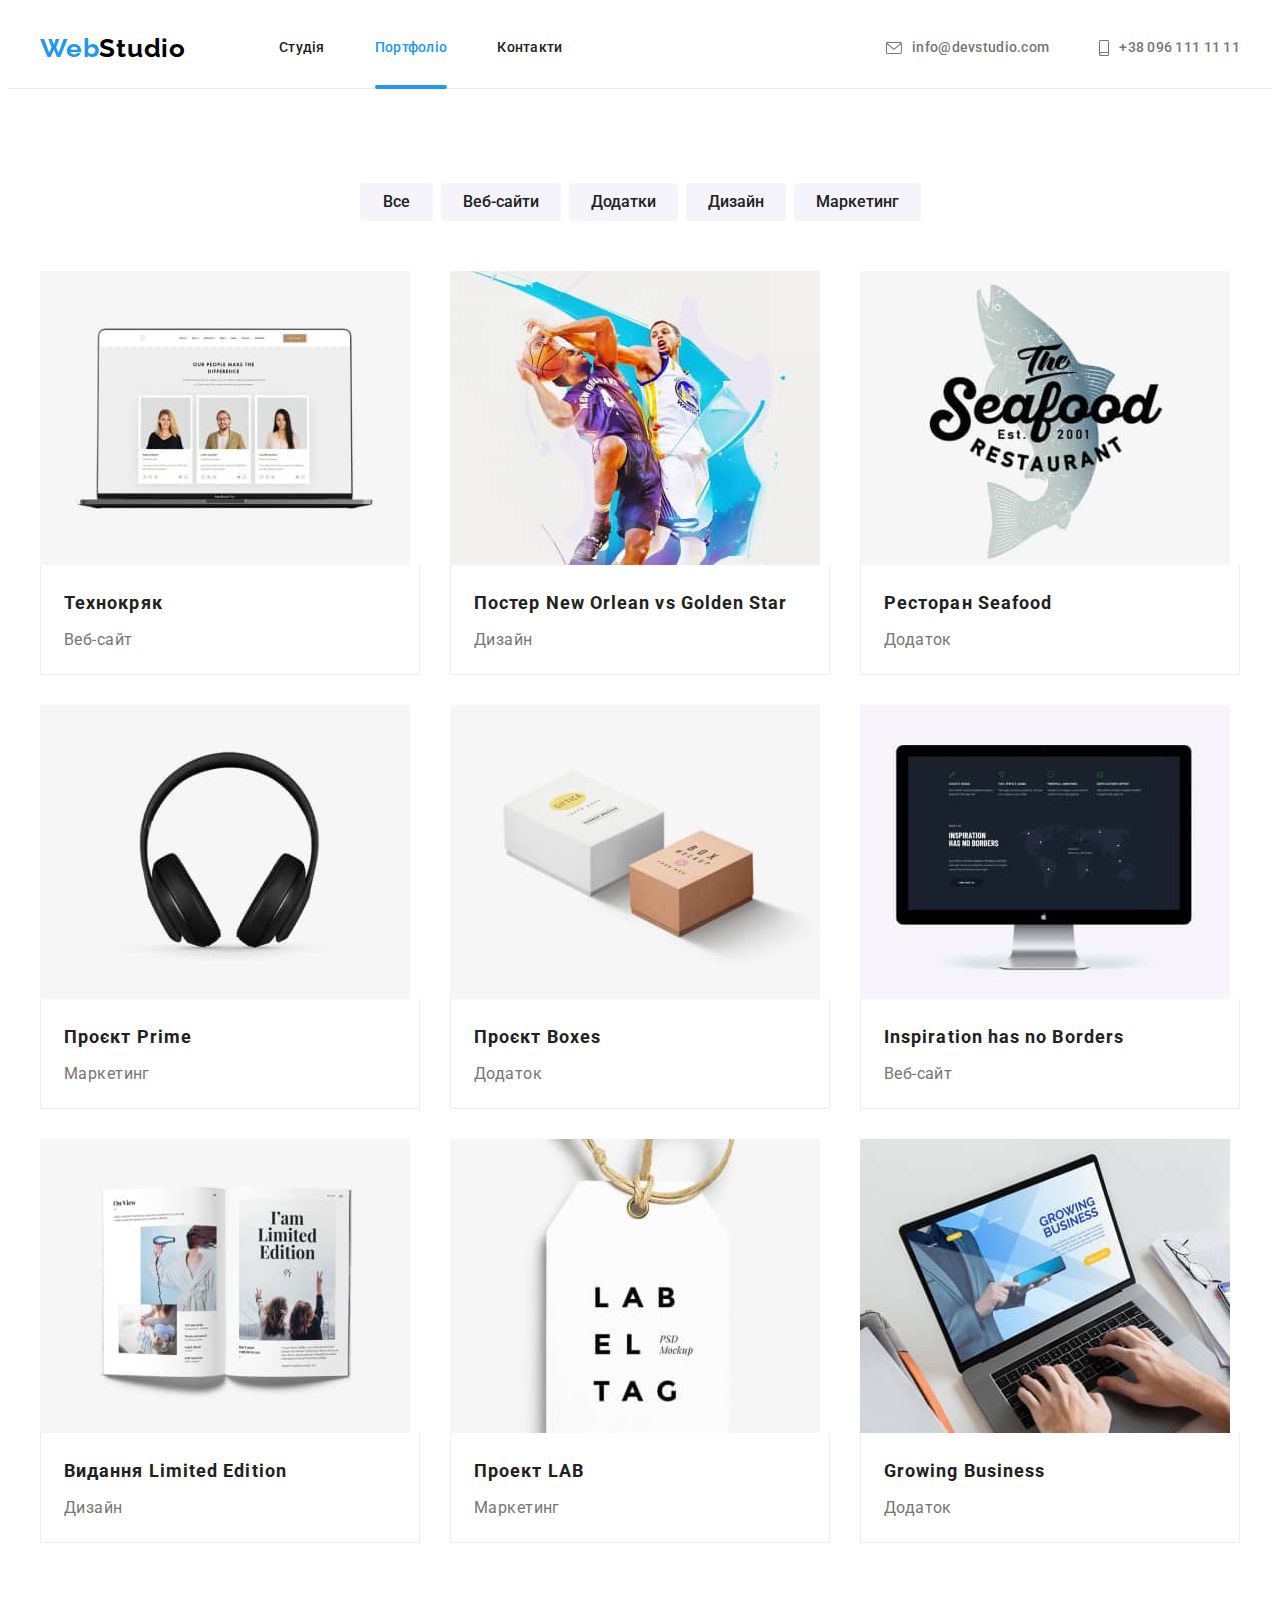
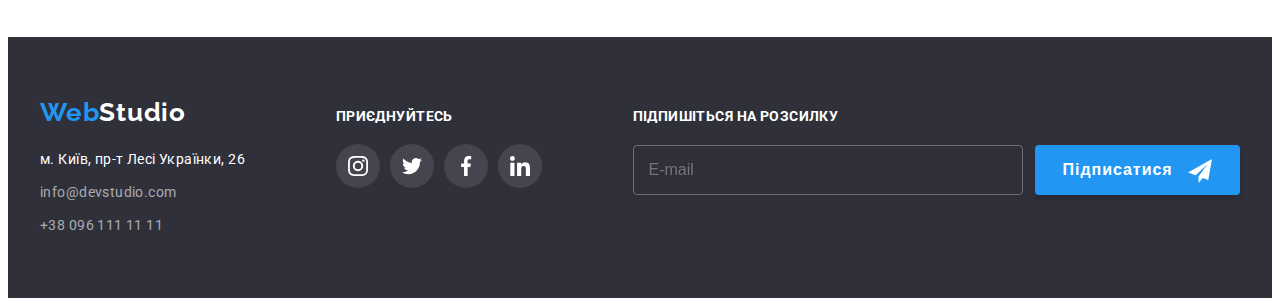
==== commit 5005b61b: "BEM refactoring Portfolio" ====
--- a/portfolio.html
+++ b/portfolio.html
@@ -30,7 +30,7 @@
 
           <ul class="nav__list">
             <li class="nav__item">
-              <a href="./index.html" class="nav__link ">Студія</a>
+              <a href="./index.html" class="nav__link">Студія</a>
             </li>
             <li class="nav__item">
               <a href="./portfolio.html" class="nav__link nav__link--current">Портфоліо</a>
@@ -63,215 +63,214 @@
     </header>
 
     <main>
-      <section class="section portfolio">
+      <section class="section">
         <div class="container">
-          <h1 class="title visually-hidden">Портфоліо</h1>
-          <ul class="filter-list">
-            <li class="item"><button type="button" class="btn">Все</button></li>
-            <li class="item"><button type="button" class="btn">Веб-сайти</button></li>
-            <li class="item"><button type="button" class="btn">Додатки</button></li>
-            <li class="item"><button type="button" class="btn">Дизайн</button></li>
-            <li class="item"><button type="button" class="btn">Маркетинг</button></li>
+          <h1 class="portfolio-title portfolio-title--visually-hidden">Портфоліо</h1>
+          <ul class="filter">
+            <li><button type="button" class="filter__btn">Все</button></li>
+            <li><button type="button" class="filter__btn">Веб-сайти</button></li>
+            <li><button type="button" class="filter__btn">Додатки</button></li>
+            <li><button type="button" class="filter__btn">Дизайн</button></li>
+            <li><button type="button" class="filter__btn">Маркетинг</button></li>
           </ul>
 
-          <ul class="portfolio-list">
-            <li class="portfolio-item">
-              <a href="" class="link">
-                <div class="portfolio-thumb">
+          <ul class="portfolio">
+            <li class="portfolio__item">
+              <a href="" class="portfolio__link">
+                <div class="portfolio__thumb">
                   <img
                     src="./images/port_img_1.jpg"
                     alt="увімкнений ноутбук з відображенням сторінки браузера"
                     width="370"
                   />
-
-                  <div class="portfolio-overlay">
-                    <p>
-                      Ресурс пропонує комплексні пропозиції з різним рівнем функціоналу та сервісів.
-                      Все це дозволить відвідувачу отримати вичерпні відомості про компанію чи
-                      приватну особу.
-                    </p>
-                  </div>
-                </div>
-
-                <div class="portfolio-item-box">
-                  <h2 class="portfolio-subtitle">Технокряк</h2>
-                  <p>Веб-сайт</p>
-                </div>
-              </a>
-            </li>
-            <li class="portfolio-item">
-              <a href="" class="link">
-                <div class="portfolio-thumb">
+                  <div class="portfolio__overlay">
+                    <p class="portfolio__text">
+                      Ресурс пропонує комплексні пропозиції з різним рівнем функціоналу та сервісів.
+                      Все це дозволить відвідувачу отримати вичерпні відомості про компанію чи
+                      приватну особу.
+                    </p>
+                  </div>
+                </div>
+
+                <div class="portfolio__lower-box">
+                  <h2 class="portfolio__name">Технокряк</h2>
+                  <p class="portfolio__type">Веб-сайт</p>
+                </div>
+              </a>
+            </li>
+            <li class="portfolio__item">
+              <a href="" class="portfolio__link">
+                <div class="portfolio__thumb">
                   <img
                     src="./images/port_img_2.jpg"
                     alt="два баскетболіста з різних команд"
                     width="370"
                   />
 
-                  <div class="portfolio-overlay">
-                    <p>
-                      Ресурс пропонує комплексні пропозиції з різним рівнем функціоналу та сервісів.
-                      Все це дозволить відвідувачу отримати вичерпні відомості про компанію чи
-                      приватну особу.
-                    </p>
-                  </div>
-                </div>
-
-                <div class="portfolio-item-box">
-                  <h2 class="portfolio-subtitle">Постер New Orlean vs Golden Star</h2>
-                  <p>Дизайн</p>
-                </div>
-              </a>
-            </li>
-            <li class="portfolio-item">
-              <a href="" class="link">
-                <div class="portfolio-thumb">
+                  <div class="portfolio__overlay">
+                    <p class="portfolio__text">
+                      Ресурс пропонує комплексні пропозиції з різним рівнем функціоналу та сервісів.
+                      Все це дозволить відвідувачу отримати вичерпні відомості про компанію чи
+                      приватну особу.
+                    </p>
+                  </div>
+                </div>
+
+                <div class="portfolio__lower-box">
+                  <h2 class="portfolio__name">Постер New Orlean vs Golden Star</h2>
+                  <p class="portfolio__type">Дизайн</p>
+                </div>
+              </a>
+            </li>
+            <li class="portfolio__item">
+              <a href="" class="portfolio__link">
+                <div class="portfolio__thumb">
                   <img
                     src="./images/port_img_3.jpg"
                     alt="логотип ресторану Seafood із зображенням риби"
                     width="370"
                   />
 
-                  <div class="portfolio-overlay">
-                    <p>
-                      Ресурс пропонує комплексні пропозиції з різним рівнем функціоналу та сервісів.
-                      Все це дозволить відвідувачу отримати вичерпні відомості про компанію чи
-                      приватну особу.
-                    </p>
-                  </div>
-                </div>
-
-                <div class="portfolio-item-box">
-                  <h2 class="portfolio-subtitle">Ресторан Seafood</h2>
-                  <p>Додаток</p>
-                </div>
-              </a>
-            </li>
-            <li class="portfolio-item">
-              <a href="" class="link">
-                <div class="portfolio-thumb">
+                  <div class="portfolio__overlay">
+                    <p class="portfolio__text">
+                      Ресурс пропонує комплексні пропозиції з різним рівнем функціоналу та сервісів.
+                      Все це дозволить відвідувачу отримати вичерпні відомості про компанію чи
+                      приватну особу.
+                    </p>
+                  </div>
+                </div>
+
+                <div class="portfolio__lower-box">
+                  <h2 class="portfolio__name">Ресторан Seafood</h2>
+                  <p class="portfolio__type">Додаток</p>
+                </div>
+              </a>
+            </li>
+            <li class="portfolio__item">
+              <a href="" class="portfolio__link">
+                <div class="portfolio__thumb">
                   <img src="./images/port_img_4.jpg" alt="навушники" width="370" />
 
-                  <div class="portfolio-overlay">
-                    <p>
-                      Ресурс пропонує комплексні пропозиції з різним рівнем функціоналу та сервісів.
-                      Все це дозволить відвідувачу отримати вичерпні відомості про компанію чи
-                      приватну особу.
-                    </p>
-                  </div>
-                </div>
-
-                <div class="portfolio-item-box">
-                  <h2 class="portfolio-subtitle">Проєкт Prime</h2>
-                  <p>Маркетинг</p>
-                </div>
-              </a>
-            </li>
-            <li class="portfolio-item">
-              <a href="" class="link">
-                <div class="portfolio-thumb">
+                  <div class="portfolio__overlay">
+                    <p class="portfolio__text">
+                      Ресурс пропонує комплексні пропозиції з різним рівнем функціоналу та сервісів.
+                      Все це дозволить відвідувачу отримати вичерпні відомості про компанію чи
+                      приватну особу.
+                    </p>
+                  </div>
+                </div>
+
+                <div class="portfolio__lower-box">
+                  <h2 class="portfolio__name">Проєкт Prime</h2>
+                  <p class="portfolio__type">Маркетинг</p>
+                </div>
+              </a>
+            </li>
+            <li class="portfolio__item">
+              <a href="" class="portfolio__link">
+                <div class="portfolio__thumb">
                   <img src="./images/port_img_5.jpg" alt="дві картонні коробочки" width="370" />
 
-                  <div class="portfolio-overlay">
-                    <p>
-                      Ресурс пропонує комплексні пропозиції з різним рівнем функціоналу та сервісів.
-                      Все це дозволить відвідувачу отримати вичерпні відомості про компанію чи
-                      приватну особу.
-                    </p>
-                  </div>
-                </div>
-
-                <div class="portfolio-item-box">
-                  <h2 class="portfolio-subtitle">Проєкт Boxes</h2>
-                  <p>Додаток</p>
-                </div>
-              </a>
-            </li>
-            <li class="portfolio-item">
-              <a href="" class="link">
-                <div class="portfolio-thumb">
+                  <div class="portfolio__overlay">
+                    <p class="portfolio__text">
+                      Ресурс пропонує комплексні пропозиції з різним рівнем функціоналу та сервісів.
+                      Все це дозволить відвідувачу отримати вичерпні відомості про компанію чи
+                      приватну особу.
+                    </p>
+                  </div>
+                </div>
+
+                <div class="portfolio__lower-box">
+                  <h2 class="portfolio__name">Проєкт Boxes</h2>
+                  <p class="portfolio__type">Додаток</p>
+                </div>
+              </a>
+            </li>
+            <li class="portfolio__item">
+              <a href="" class="portfolio__link">
+                <div class="portfolio__thumb">
                   <img
                     src="./images/port_img_6.jpg"
                     alt="монітор з відображенням сторінки браузера"
                     width="370"
                   />
 
-                  <div class="portfolio-overlay">
-                    <p>
-                      Ресурс пропонує комплексні пропозиції з різним рівнем функціоналу та сервісів.
-                      Все це дозволить відвідувачу отримати вичерпні відомості про компанію чи
-                      приватну особу.
-                    </p>
-                  </div>
-                </div>
-
-                <div class="portfolio-item-box">
-                  <h2 class="portfolio-subtitle">Inspiration has no Borders</h2>
-                  <p>Веб-сайт</p>
-                </div>
-              </a>
-            </li>
-            <li class="portfolio-item">
-              <a href="" class="link">
-                <div class="portfolio-thumb">
+                  <div class="portfolio__overlay">
+                    <p class="portfolio__text">
+                      Ресурс пропонує комплексні пропозиції з різним рівнем функціоналу та сервісів.
+                      Все це дозволить відвідувачу отримати вичерпні відомості про компанію чи
+                      приватну особу.
+                    </p>
+                  </div>
+                </div>
+
+                <div class="portfolio__lower-box">
+                  <h2 class="portfolio__name">Inspiration has no Borders</h2>
+                  <p class="portfolio__type">Веб-сайт</p>
+                </div>
+              </a>
+            </li>
+            <li class="portfolio__item">
+              <a href="" class="portfolio__link">
+                <div class="portfolio__thumb">
                   <img src="./images/port_img_7.jpg" alt="відкрита книга" width="370" />
 
-                  <div class="portfolio-overlay">
-                    <p>
-                      Ресурс пропонує комплексні пропозиції з різним рівнем функціоналу та сервісів.
-                      Все це дозволить відвідувачу отримати вичерпні відомості про компанію чи
-                      приватну особу.
-                    </p>
-                  </div>
-                </div>
-
-                <div class="portfolio-item-box">
-                  <h2 class="portfolio-subtitle">Видання Limited Edition</h2>
-                  <p>Дизайн</p>
-                </div>
-              </a>
-            </li>
-            <li class="portfolio-item">
-              <a href="" class="link">
-                <div class="portfolio-thumb">
+                  <div class="portfolio__overlay">
+                    <p class="portfolio__text">
+                      Ресурс пропонує комплексні пропозиції з різним рівнем функціоналу та сервісів.
+                      Все це дозволить відвідувачу отримати вичерпні відомості про компанію чи
+                      приватну особу.
+                    </p>
+                  </div>
+                </div>
+
+                <div class="portfolio__lower-box">
+                  <h2 class="portfolio__name">Видання Limited Edition</h2>
+                  <p class="portfolio__type">Дизайн</p>
+                </div>
+              </a>
+            </li>
+            <li class="portfolio__item">
+              <a href="" class="portfolio__link">
+                <div class="portfolio__thumb">
                   <img src="./images/port_img_8.jpg" alt="лейбл" width="370" />
 
-                  <div class="portfolio-overlay">
-                    <p>
-                      Ресурс пропонує комплексні пропозиції з різним рівнем функціоналу та сервісів.
-                      Все це дозволить відвідувачу отримати вичерпні відомості про компанію чи
-                      приватну особу.
-                    </p>
-                  </div>
-                </div>
-
-                <div class="portfolio-item-box">
-                  <h2 class="portfolio-subtitle">Проект LAB</h2>
-                  <p>Маркетинг</p>
-                </div>
-              </a>
-            </li>
-            <li class="portfolio-item">
-              <a href="" class="link">
-                <div class="portfolio-thumb">
+                  <div class="portfolio__overlay">
+                    <p class="portfolio__text">
+                      Ресурс пропонує комплексні пропозиції з різним рівнем функціоналу та сервісів.
+                      Все це дозволить відвідувачу отримати вичерпні відомості про компанію чи
+                      приватну особу.
+                    </p>
+                  </div>
+                </div>
+
+                <div class="portfolio__lower-box">
+                  <h2 class="portfolio__name">Проект LAB</h2>
+                  <p class="portfolio__type">Маркетинг</p>
+                </div>
+              </a>
+            </li>
+            <li class="portfolio__item">
+              <a href="" class="portfolio__link">
+                <div class="portfolio__thumb">
                   <img
                     src="./images/port_img_9.jpg"
                     alt="руки людини працюючої за ноутбуком"
                     width="370"
                   />
 
-                  <div class="portfolio-overlay">
-                    <p>
-                      Ресурс пропонує комплексні пропозиції з різним рівнем функціоналу та сервісів.
-                      Все це дозволить відвідувачу отримати вичерпні відомості про компанію чи
-                      приватну особу.
-                    </p>
-                  </div>
-                </div>
-
-                <div class="portfolio-item-box">
-                  <h2 class="portfolio-subtitle">Growing Business</h2>
-                  <p>Додаток</p>
+                  <div class="portfolio__overlay">
+                    <p class="portfolio__text">
+                      Ресурс пропонує комплексні пропозиції з різним рівнем функціоналу та сервісів.
+                      Все це дозволить відвідувачу отримати вичерпні відомості про компанію чи
+                      приватну особу.
+                    </p>
+                  </div>
+                </div>
+
+                <div class="portfolio__lower-box">
+                  <h2 class="portfolio__name">Growing Business</h2>
+                  <p class="portfolio__type">Додаток</p>
                 </div>
               </a>
             </li>
@@ -281,61 +280,61 @@
     </main>
 
     <footer class="footer">
-      <div class="container footer-box">
+      <div class="container footer__container">
         <!-- Адреса -->
         <div class="footer-com-link">
-          <a href="./index.html" lang="en" class="logo link"
-            >Web<span class="logo-part-foot">Studio</span></a
+          <a href="./index.html" lang="en" class="logo footer__logo"
+            >Web<span class="logo__second-part logo__second-part--inverse">Studio</span></a
           >
           <address class="address">
-            <ul class="address-list">
-              <li class="item">
+            <ul class="address__list">
+              <li class="address__item">
                 <a
                   href="https://goo.gl/maps/5LaCkKvo5kc2LDUG7"
                   target="_blank"
                   rel="noopener noreferrer nofollow"
-                  class="phys-address link"
+                  class="address__link address__link--light"
                   >м. Київ, пр-т Лесі Українки, 26</a
                 >
               </li>
-              <li class="item">
-                <a href="mailto:info@devstudio.com" class="address link">info@devstudio.com</a>
+              <li class="address__item">
+                <a href="mailto:info@devstudio.com" class="address__link">info@devstudio.com</a>
               </li>
-              <li class="item">
-                <a href="tel:+380961111111" class="address link">+38 096 111 11 11</a>
+              <li class="address__item">
+                <a href="tel:+380961111111" class="address__link">+38 096 111 11 11</a>
               </li>
             </ul>
           </address>
         </div>
 
         <!-- Приєднуйся -->
-        <div class="join">
-          <p class="join-title">приєднуйтесь</p>
-          <ul class="join-list">
-            <li class="join-item">
-              <a href="" class="join-link">
-                <svg lang="en" aria-label="instagram icon" class="join-icon">
+        <div class="join-socials">
+          <p class="join-socials__title">приєднуйтесь</p>
+          <ul class="socials-list">
+            <li class="socials-list__item">
+              <a href="" class="socials-list__link socials-list__link--in-footer">
+                <svg lang="en" aria-label="instagram icon" class="socials-list__icon socials-list__icon--in-footer" width="20" height="20" ">
                   <use href="./images/icon.svg#icon-instagram"></use>
                 </svg>
               </a>
             </li>
-            <li class="join-item">
-              <a href="" class="join-link">
-                <svg lang="en" aria-label="twitter icon" class="join-icon">
+            <li class="socials-list__item">
+              <a href="" class="socials-list__link socials-list__link--in-footer">
+                <svg lang="en" aria-label="twitter icon" class="socials-list__icon socials-list__icon--in-footer" width="20" height="20" ">
                   <use href="./images/icon.svg#icon-twitter"></use>
                 </svg>
               </a>
             </li>
-            <li class="join-item">
-              <a href="" class="join-link">
-                <svg lang="en" aria-label="facebook icon" class="join-icon">
+            <li class="socials-list__item">
+              <a href="" class="socials-list__link socials-list__link--in-footer">
+                <svg lang="en" aria-label="facebook icon" class="socials-list__icon socials-list__icon--in-footer" width="20" height="20" ">
                   <use href="./images/icon.svg#icon-facebook"></use>
                 </svg>
               </a>
             </li>
-            <li class="join-item">
-              <a href="" class="join-link">
-                <svg lang="en" aria-label="linkedin icon" class="join-icon">
+            <li class="socials-list__item">
+              <a href="" class="socials-list__link socials-list__link--in-footer">
+                <svg lang="en" aria-label="linkedin icon" class="socials-list__icon socials-list__icon--in-footer" width="20" height="20" ">
                   <use href="./images/icon.svg#icon-linkedin"></use>
                 </svg>
               </a>
@@ -343,23 +342,23 @@
           </ul>
         </div>
 
+        <!-- Підпишись на розсилку -->
         <form class="subscription-form" name="subscription-form">
-          <div class="subscription-field">
-            <label class="subscription-label" for="subscription-email">
-              Підпишіться на розсилку
-            </label>
+          <label class="subscription-form__label">
+            <span class="subscription-form__title">Підпишіться на розсилку</span>
             <input
-              class="subscription-input"
+              name="subscription-email"
+              class="subscription-form__input"
               type="email"
-              id="subscription-email"
               placeholder="E-mail"
               autocomplete="on"
+              required
             />
-          </div>
-
-          <button class="subscription-submit" type="submit">
+          </label>
+
+          <button class="subscription-form__btn" type="submit">
             Підписатися
-            <svg class="subscriptin-icon">
+            <svg class="subscription-form__icon" width="24" height="24">
               <use href="./images/icon.svg#icon-send"></use>
             </svg>
           </button>
--- a/css/styles.css
+++ b/css/styles.css
@@ -27,20 +27,20 @@
   --margin-items: 30px;
 }
 
-h1,
+/* h1,
 h2,
 h3,
 h4,
 p {
   margin-top: 0;
   margin-bottom: 0;
-}
-
-ul {
+} */
+
+/* ul {
   list-style: none;
   padding: 0;
   margin: 0;
-}
+} */
 
 img {
   display: block;
@@ -74,36 +74,6 @@
   padding-bottom: 94px;
 }
 
-.btn {
-  min-width: 73px;
-  padding: 6px 22px;
-
-  color: var(--title-text-color);
-  background-color: var(--second-bg-color);
-
-  font-family: Roboto, sans-serif;
-  font-weight: 500;
-  font-size: 16px;
-  line-height: 1.62;
-  text-align: center;
-
-  cursor: pointer;
-  border: 0;
-  border-radius: 4px;
-
-  transition: color 250ms cubic-bezier(0.4, 0, 0.2, 1),
-    background-color 250ms cubic-bezier(0.4, 0, 0.2, 1),
-    box-shadow 250ms cubic-bezier(0.4, 0, 0.2, 1);
-}
-
-.btn:hover,
-.btn:focus {
-  color: var(--primary-bg-color);
-  background-color: var(--accent-color);
-  box-shadow: 0px 3px 1px rgba(0, 0, 0, 0.1), 0px 1px 2px rgba(0, 0, 0, 0.08),
-    0px 2px 2px rgba(0, 0, 0, 0.12);
-}
-
 /* ==================== Шапка ==================== */
 
 .header {
@@ -154,6 +124,9 @@
 
 .nav__list {
   display: flex;
+  list-style: none;
+  padding: 0;
+  margin: 0;
 }
 
 .nav__item:nth-child(n + 2) {
@@ -204,6 +177,10 @@
 
 .communication {
   display: flex;
+
+  list-style: none;
+  padding: 0;
+  margin: 0;
   margin-left: auto;
 }
 
@@ -359,6 +336,11 @@
 .features {
   display: flex;
   flex-wrap: wrap;
+
+  list-style: none;
+  padding: 0;
+  margin: 0;
+
   gap: var(--margin-items);
 }
 
@@ -394,11 +376,20 @@
   text-transform: uppercase;
 }
 
+.features__text {
+  margin: 0;
+}
+
 /* ========== Чим ми займаємось ========== */
 
 .works {
   display: flex;
   flex-wrap: wrap;
+
+  list-style: none;
+  padding: 0;
+  margin: 0;
+
   gap: var(--margin-items);
 }
 
@@ -414,13 +405,17 @@
   width: 100%;
   padding: 27px;
 
+  background-color: rgba(47, 48, 58, 0.8);
+}
+
+.works__text {
+  margin: 0;
+
   font-weight: 700;
   line-height: 1.14;
+  color: var(--primary-bg-color);
+  text-transform: uppercase;
   text-align: center;
-  text-transform: uppercase;
-
-  color: var(--primary-bg-color);
-  background-color: rgba(47, 48, 58, 0.8);
 }
 
 /* ========== Наша команда ========== */
@@ -432,6 +427,11 @@
 .team-list {
   display: flex;
   flex-wrap: wrap;
+
+  list-style: none;
+  padding: 0;
+  margin: 0;
+
   gap: var(--margin-items);
   text-align: center;
 }
@@ -452,6 +452,7 @@
 }
 
 .employee__name {
+  margin-top: 0;
   margin-bottom: 10px;
 
   color: var(--title-text-color);
@@ -463,12 +464,18 @@
 .employee__position {
   font-size: 16px;
   line-height: 1.19;
+  margin-top: 0;
   margin-bottom: 16px;
 }
 
 .socials-list {
   display: flex;
   justify-content: center;
+
+  list-style: none;
+  padding: 0;
+  margin: 0;
+
   column-gap: 10px;
 }
 
@@ -489,8 +496,6 @@
 }
 
 .socials-list__icon {
-  width: 20px;
-  height: 20px;
   fill: var(--default-icon-color);
 
   transition: fill 250ms cubic-bezier(0.4, 0, 0.2, 1);
@@ -521,6 +526,10 @@
 .customers {
   display: flex;
   gap: var(--margin-items);
+
+  list-style: none;
+  padding: 0;
+  margin: 0;
 }
 
 .customers__item {
@@ -562,46 +571,101 @@
 
 /* ========== Фільтр ========== */
 
-.filter-list {
+.portfolio-title--visually-hidden {
+  position: absolute;
+  white-space: nowrap;
+  width: 1px;
+  height: 1px;
+  overflow: hidden;
+  border: 0;
+  padding: 0;
+  clip: rect(0 0 0 0);
+  clip-path: inset(50%);
+  margin: -1px;
+}
+
+.filter {
   display: flex;
   justify-content: center;
+
+  list-style: none;
+  padding: 0;
+  margin: 0;
+
   margin-bottom: 50px;
   column-gap: 8px;
 }
 
+.filter__btn {
+  min-width: 73px;
+  padding: 6px 22px;
+
+  color: var(--title-text-color);
+  background-color: var(--second-bg-color);
+
+  font-family: Roboto, sans-serif;
+  font-weight: 500;
+  font-size: 16px;
+  line-height: 1.62;
+  text-align: center;
+
+  cursor: pointer;
+  border: 0;
+  border-radius: 4px;
+
+  transition: color 250ms cubic-bezier(0.4, 0, 0.2, 1),
+    background-color 250ms cubic-bezier(0.4, 0, 0.2, 1),
+    box-shadow 250ms cubic-bezier(0.4, 0, 0.2, 1);
+}
+
+.filter__btn:hover,
+.filter__btn:focus {
+  color: var(--primary-bg-color);
+  background-color: var(--accent-color);
+  box-shadow: 0px 3px 1px rgba(0, 0, 0, 0.1), 0px 1px 2px rgba(0, 0, 0, 0.08),
+    0px 2px 2px rgba(0, 0, 0, 0.12);
+}
+
 /* ========== Перелік робіт ========== */
 
-.portfolio-list {
+.portfolio {
   display: flex;
   flex-wrap: wrap;
+
+  list-style: none;
+  padding: 0;
+  margin: 0;
+
   gap: var(--margin-items);
 }
 
-.portfolio-item {
+.portfolio__item {
   flex-basis: calc((100% - (2 * var(--margin-items))) / 3);
 
   background-color: var(--primary-bg-color);
 }
 
-.portfolio-item > .link {
+.portfolio__link {
   display: block;
 
+  text-decoration: none;
+
   transition: box-shadow 250ms cubic-bezier(0.4, 0, 0.2, 1);
 }
 
-.portfolio-item > .link:hover,
-.portfolio-item > .link:focus {
+.portfolio__link:hover,
+.portfolio__link:focus {
   box-shadow: 0px 1px 1px rgba(0, 0, 0, 0.12), 0px 4px 4px rgba(0, 0, 0, 0.06),
     1px 4px 6px rgba(0, 0, 0, 0.16);
 }
 
-.portfolio-thumb {
+.portfolio__thumb {
   position: relative;
 
   overflow: hidden;
 }
 
-.portfolio-overlay {
+.portfolio__overlay {
   position: absolute;
   top: 0;
   left: 0;
@@ -616,9 +680,10 @@
   transition: transform 250ms cubic-bezier(0.4, 0, 0.2, 1);
 }
 
-.portfolio-overlay p {
+.portfolio__text {
   display: flex;
   align-items: center;
+  margin: 0;
 
   height: 100%;
   overflow: auto;
@@ -628,12 +693,12 @@
   color: var(--primary-bg-color);
 }
 
-.portfolio-item > .link:hover .portfolio-overlay,
-.portfolio-item > .link:focus .portfolio-overlay {
+.portfolio__link:hover .portfolio__overlay,
+.portfolio__link:focus .portfolio__overlay {
   transform: translateY(0);
 }
 
-.portfolio-item-box {
+.portfolio__lower-box {
   padding: 20px 23px 19px 23px;
 
   border-right: 1px solid #eeeeee;
@@ -641,8 +706,9 @@
   border-left: 1px solid #eeeeee;
 }
 
-.portfolio-subtitle {
+.portfolio__name {
   margin-bottom: 4px;
+  margin-top: 0;
 
   color: var(--title-text-color);
   font-size: 18px;
@@ -650,7 +716,9 @@
   letter-spacing: 0.06em;
 }
 
-.portfolio-item-box p {
+.portfolio__type {
+  margin: 0;
+
   color: var(--primary-text-color);
   font-weight: 400;
   font-size: 16px;
@@ -665,49 +733,52 @@
   padding-bottom: 60px;
 }
 
-.footer-box {
+.footer__container {
   display: flex;
   align-items: baseline;
 }
 
 /* ========== Адреса ========== */
-
-.address-list > .item + .item {
+.address__list {
+  list-style: none;
+  padding: 0;
+  margin: 0;
+}
+
+.address__item:nth-child(n + 2) {
   margin-top: 9px;
 }
 
-.phys-address.link {
-  color: var(--primary-bg-color);
-  background-color: var(--third-bg-color);
-  font-style: normal;
-
-  transition: color 250ms cubic-bezier(0.4, 0, 0.2, 1);
-}
-
-.phys-address.link:hover,
-.phys-address.link:focus {
-  color: var(--accent-color);
-}
-
-.address.link {
+.address__link {
+  display: block;
   color: var(--third-text-color);
   font-style: normal;
+  text-decoration: none;
 
   transition: color 250ms cubic-bezier(0.4, 0, 0.2, 1);
 }
 
-.address.link:hover,
-.address.link:focus {
+.address__link:hover,
+.address__link:focus {
   color: var(--accent-color);
 }
 
+.address__link--light {
+  color: var(--primary-bg-color);
+  font-style: normal;
+
+  transition: color 250ms cubic-bezier(0.4, 0, 0.2, 1);
+}
+
 /* ========== Приєднуйся ========== */
 
-.join {
-  margin-left: 70px;
-}
-
-.join-title {
+.join-socials {
+  margin-left: auto;
+  margin-right: auto;
+}
+
+.join-socials__title {
+  margin-top: 0;
   margin-bottom: 20px;
 
   font-weight: 700;
@@ -717,54 +788,27 @@
   color: var(--primary-bg-color);
 }
 
-.join-list {
-  display: flex;
-  column-gap: 10px;
-}
-
-.join-link {
-  display: flex;
-  align-items: center;
-  justify-content: center;
-  width: 44px;
-  height: 44px;
-
+.socials-list__link--in-footer {
   background-color: rgba(255, 255, 255, 0.1);
-  border-radius: 50%;
-
-  transition: background-color 250ms cubic-bezier(0.4, 0, 0.2, 1);
-}
-
-.join-icon {
-  width: 20px;
-  height: 20px;
+}
+
+.socials-list__icon--in-footer {
   fill: var(--primary-bg-color);
 }
 
-.join-link:hover,
-.join-link:focus {
-  background-color: var(--accent-color);
-}
-
-.join-link:hover .join-icon,
-.join-link:focus .join-icon {
-  fill: var(--primary-bg-color);
-}
-
 /* ========== Підпишіться на розсилку ========== */
 
 .subscription-form {
   display: flex;
-  margin-left: auto;
   align-items: flex-end;
 }
 
-.subscription-label {
+.subscription-form__label {
   display: flex;
   flex-direction: column;
 }
 
-.subscriotion-title {
+.subscription-form__title {
   color: var(--primary-bg-color);
   font-weight: 700;
   line-height: 1.14;
@@ -773,7 +817,7 @@
   margin-bottom: 20px;
 }
 
-.subscription-input {
+.subscription-form__input {
   padding: 14px 15px;
   width: 358px;
 
@@ -787,7 +831,7 @@
   background-color: transparent;
 }
 
-.subscription-submit {
+.subscription-form__btn {
   margin-left: 12px;
   padding: 10px 28px;
 
@@ -807,16 +851,14 @@
   cursor: pointer;
 }
 
-.subscription-submit:hover,
-.subscription-submit:focus {
+.subscription-form__btn:hover,
+.subscription-form__btn:focus {
   background-color: var(--hero-buttom-active);
 }
 
-.subscriptin-icon {
+.subscription-form__icon {
   margin-left: 10px;
   vertical-align: middle;
-  width: 24px;
-  height: 24px;
   fill: var(--primary-bg-color);
 }
 
@@ -839,7 +881,7 @@
     visibility 250ms cubic-bezier(0.4, 0, 0.2, 1);
 }
 
-.backdrop.is-hidden {
+.backdrop--is-hidden {
   opacity: 0;
   pointer-events: none;
   visibility: hidden;
@@ -870,7 +912,7 @@
   opacity: 0.25;
 }
 
-.modal .button-closing {
+.modal__btn-closing {
   position: absolute;
   top: 8px;
   right: 8px;
@@ -891,8 +933,8 @@
   cursor: pointer;
 }
 
-.modal .button-closing:hover,
-.modal .button-closing:focus {
+.modal__btn-closing:hover,
+.modal__btn-closing:focus {
   fill: var(--accent-color);
 }
 
@@ -902,7 +944,7 @@
   width: 100%;
 }
 
-.modal-form-title {
+.modal-form__title {
   margin-bottom: 12px;
   text-align: center;
 
@@ -913,7 +955,7 @@
   color: var(--title-text-color);
 }
 
-.modal-form-fields {
+.modal-form__fields {
   margin: 0;
   padding: 0;
   border-style: none;
@@ -921,15 +963,15 @@
   margin-bottom: 20px;
 }
 
-.modal-form-label {
+.modal-form__label {
   display: block;
 }
 
-.modal-form-label + .modal-form-label {
+.modal-form__label:nth-child(n + 3) {
   margin-top: 10px;
 }
 
-.modal-form-name {
+.modal-form__name {
   display: block;
   margin-bottom: 4px;
   font-size: 12px;
@@ -937,12 +979,12 @@
   letter-spacing: 0.01em;
 }
 
-.modal-form-icon-box {
+.modal-form__icon-box {
   display: block;
   position: relative;
 }
 
-.modal-form-icon {
+.modal-form__icon {
   position: absolute;
   top: 50%;
   left: 12px;
@@ -951,7 +993,7 @@
   transition: fill 250ms cubic-bezier(0.4, 0, 0.2, 1);
 }
 
-.modal-form-input {
+.modal-form__input {
   height: 40px;
   padding: 11px 41px;
 
@@ -963,21 +1005,21 @@
   transition: border-color 250ms cubic-bezier(0.4, 0, 0.2, 1);
 }
 
-.modal-form-input:hover,
-.modal-form-input:focus {
+.modal-form__input:hover,
+.modal-form__input:focus {
   border-color: var(--accent-color);
 }
 
-.modal-form-input:focus-visible {
+.modal-form__input:focus-visible {
   outline: none;
 }
 
-.modal-form-input:hover + .modal-form-icon,
-.modal-form-input:focus + .modal-form-icon {
+.modal-form__input:hover + .modal-form__icon,
+.modal-form__input:focus + .modal-form__icon {
   fill: var(--accent-color);
 }
 
-.modal-form-comment-input {
+.modal-form__comments {
   display: block;
   padding: 12px 16px;
 
@@ -992,29 +1034,29 @@
   transition: border-color 250ms cubic-bezier(0.4, 0, 0.2, 1);
 }
 
-.modal-form-comment-input:hover,
-.modal-form-comment-input:focus {
+.modal-form__comments:hover,
+.modal-form__comments:focus {
   border-color: var(--accent-color);
 }
 
-.modal-form-comment-input:focus-visible {
+.modal-form__comments:focus-visible {
   outline: none;
 }
 
-.modal-form-comment-input::placeholder {
+.modal-form__comments::placeholder {
   font-size: 12px;
   letter-spacing: 0.01em;
 
   color: rgba(117, 117, 117, 0.5);
 }
 
-.modal-form-offer-box {
+.offer {
   display: flex;
   justify-content: center;
   margin-bottom: 30px;
 }
 
-.modal-form-offer {
+.offer__label {
   font-weight: 400;
   font-size: 14px;
   line-height: 1.71;
@@ -1022,7 +1064,20 @@
   letter-spacing: 0.03em;
 }
 
-.check-box-new {
+.offer__checkbox--visually-hidden {
+  position: absolute;
+  white-space: nowrap;
+  width: 1px;
+  height: 1px;
+  overflow: hidden;
+  border: 0;
+  padding: 0;
+  clip: rect(0 0 0 0);
+  clip-path: inset(50%);
+  margin: -1px;
+}
+
+.offer__custom-checkbox {
   display: inline-block;
   vertical-align: middle;
 
@@ -1038,26 +1093,25 @@
     background-image 250ms cubic-bezier(0.4, 0, 0.2, 1);
 }
 
-.checkbox:checked + .check-box-new {
+.offer__checkbox:checked + .offer__custom-checkbox {
   background-image: url(../images/check.svg);
   background-size: contain;
 }
 
-/* .check-box-new:hover, */
-.checkbox:focus + .check-box-new {
+.offer__checkbox:focus + .offer__custom-checkbox {
   box-shadow: 0 0 4px 2px var(--accent-color);
 }
 
-.modal-form-offer-link {
+.offer__link {
   color: var(--accent-color);
 }
 
-.modal-form-offer-link:hover,
-.modal-form-offer-link:focus {
+.offer__link:hover,
+.offer__link:focus {
   text-decoration: none;
 }
 
-.modal-form-submit {
+.modal-form__btn-submit {
   display: block;
   padding: 10px 52px;
   margin-left: auto;
@@ -1078,7 +1132,7 @@
   transition: background-color 250ms cubic-bezier(0.4, 0, 0.2, 1);
 }
 
-.modal-form-submit:hover,
-.modal-form-submit:focus {
+.modal-form__btn-submit:hover,
+.modal-form__btn-submit:focus {
   background-color: var(--hero-buttom-active);
 }
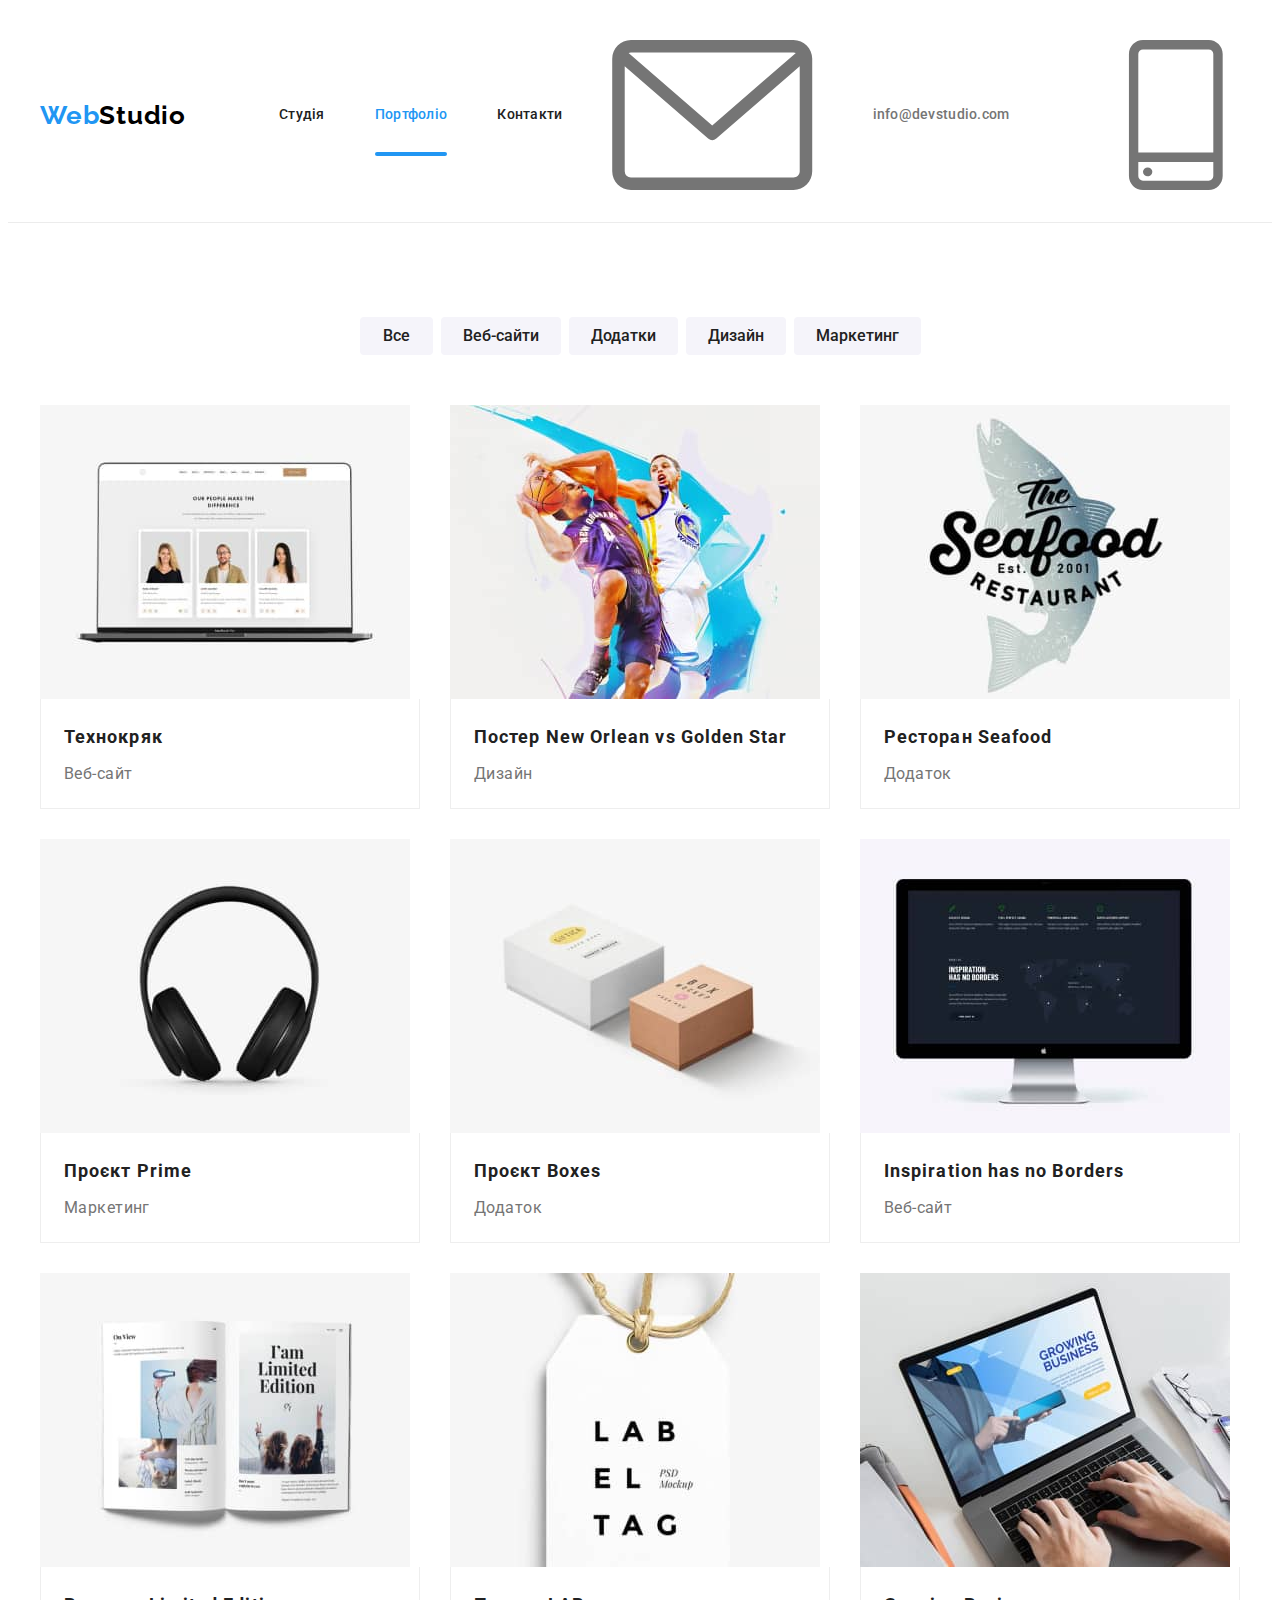
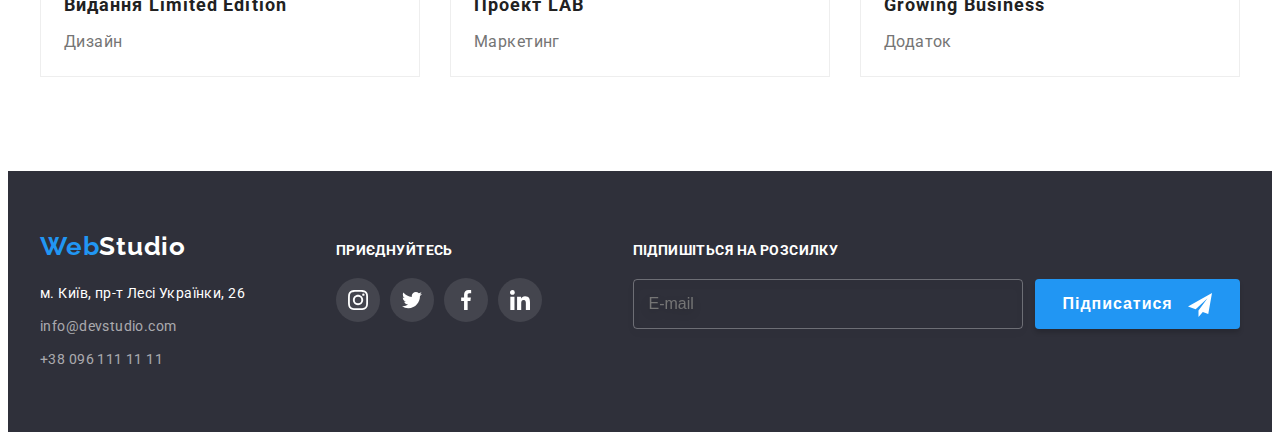
==== commit e176e59a: "adds fixes for BEM refactoring" ====
--- a/portfolio.html
+++ b/portfolio.html
@@ -20,7 +20,7 @@
     />
     <link rel="stylesheet" href="./css/styles.css" />
   </head>
-  <body>
+  <body class="body">
     <header class="header">
       <div class="container header__container">
         <nav class="nav">
@@ -79,6 +79,7 @@
               <a href="" class="portfolio__link">
                 <div class="portfolio__thumb">
                   <img
+                    class="portfolio__img"
                     src="./images/port_img_1.jpg"
                     alt="увімкнений ноутбук з відображенням сторінки браузера"
                     width="370"
@@ -102,6 +103,7 @@
               <a href="" class="portfolio__link">
                 <div class="portfolio__thumb">
                   <img
+                    class="portfolio__img"
                     src="./images/port_img_2.jpg"
                     alt="два баскетболіста з різних команд"
                     width="370"
@@ -126,6 +128,7 @@
               <a href="" class="portfolio__link">
                 <div class="portfolio__thumb">
                   <img
+                    class="portfolio__img"
                     src="./images/port_img_3.jpg"
                     alt="логотип ресторану Seafood із зображенням риби"
                     width="370"
@@ -149,7 +152,8 @@
             <li class="portfolio__item">
               <a href="" class="portfolio__link">
                 <div class="portfolio__thumb">
-                  <img src="./images/port_img_4.jpg" alt="навушники" width="370" />
+                  <img
+                    class="portfolio__img" src="./images/port_img_4.jpg" alt="навушники" width="370" />
 
                   <div class="portfolio__overlay">
                     <p class="portfolio__text">
@@ -169,7 +173,8 @@
             <li class="portfolio__item">
               <a href="" class="portfolio__link">
                 <div class="portfolio__thumb">
-                  <img src="./images/port_img_5.jpg" alt="дві картонні коробочки" width="370" />
+                  <img
+                    class="portfolio__img" src="./images/port_img_5.jpg" alt="дві картонні коробочки" width="370" />
 
                   <div class="portfolio__overlay">
                     <p class="portfolio__text">
@@ -190,6 +195,7 @@
               <a href="" class="portfolio__link">
                 <div class="portfolio__thumb">
                   <img
+                    class="portfolio__img"
                     src="./images/port_img_6.jpg"
                     alt="монітор з відображенням сторінки браузера"
                     width="370"
@@ -213,7 +219,8 @@
             <li class="portfolio__item">
               <a href="" class="portfolio__link">
                 <div class="portfolio__thumb">
-                  <img src="./images/port_img_7.jpg" alt="відкрита книга" width="370" />
+                  <img
+                    class="portfolio__img" src="./images/port_img_7.jpg" alt="відкрита книга" width="370" />
 
                   <div class="portfolio__overlay">
                     <p class="portfolio__text">
@@ -233,7 +240,8 @@
             <li class="portfolio__item">
               <a href="" class="portfolio__link">
                 <div class="portfolio__thumb">
-                  <img src="./images/port_img_8.jpg" alt="лейбл" width="370" />
+                  <img
+                    class="portfolio__img" src="./images/port_img_8.jpg" alt="лейбл" width="370" />
 
                   <div class="portfolio__overlay">
                     <p class="portfolio__text">
@@ -254,6 +262,7 @@
               <a href="" class="portfolio__link">
                 <div class="portfolio__thumb">
                   <img
+                    class="portfolio__img"
                     src="./images/port_img_9.jpg"
                     alt="руки людини працюючої за ноутбуком"
                     width="370"
--- a/css/styles.css
+++ b/css/styles.css
@@ -27,38 +27,13 @@
   --margin-items: 30px;
 }
 
-/* h1,
-h2,
-h3,
-h4,
-p {
-  margin-top: 0;
-  margin-bottom: 0;
-} */
-
-/* ul {
-  list-style: none;
-  padding: 0;
-  margin: 0;
-} */
-
-img {
-  display: block;
-  max-width: 100%;
-  height: auto;
-}
-
-body {
+.body {
   background-color: var(--primary-bg-color);
   color: var(--primary-text-color);
   font-family: Roboto, sans-serif;
   font-size: 14px;
   line-height: 1.71;
   letter-spacing: 0.03em;
-}
-
-.link {
-  text-decoration: none;
 }
 
 .container {
@@ -209,15 +184,6 @@
   fill: var(--primary-text-color);
 
   transition: fill 250ms cubic-bezier(0.4, 0, 0.2, 1);
-}
-.communication__icon--envelope {
-  width: 16px;
-  height: 12px;
-}
-
-.communication__icon--smartphone {
-  width: 10px;
-  height: 16px;
 }
 
 .communication__link:hover,
@@ -360,12 +326,6 @@
   border-radius: 4px;
 }
 
-.features__icon {
-  display: block;
-  width: 70px;
-  height: 70px;
-}
-
 .features__subtitle {
   margin-top: 0;
   margin-bottom: 10px;
@@ -395,6 +355,10 @@
 
 .works__item {
   position: relative;
+}
+
+.works__img {
+  display: block;
 }
 
 .works__overlay {
@@ -451,6 +415,10 @@
   padding-bottom: 30px;
 }
 
+.employee__photo {
+  display: block;
+}
+
 .employee__name {
   margin-top: 0;
   margin-bottom: 10px;
@@ -550,8 +518,6 @@
 
 .customers__icon {
   display: block;
-  width: 106px;
-  height: 60px;
   fill: var(--default-icon-color);
 
   transition: fill 250ms cubic-bezier(0.4, 0, 0.2, 1);
@@ -665,6 +631,10 @@
   overflow: hidden;
 }
 
+.portfolio__img {
+  display: block;
+}
+
 .portfolio__overlay {
   position: absolute;
   top: 0;
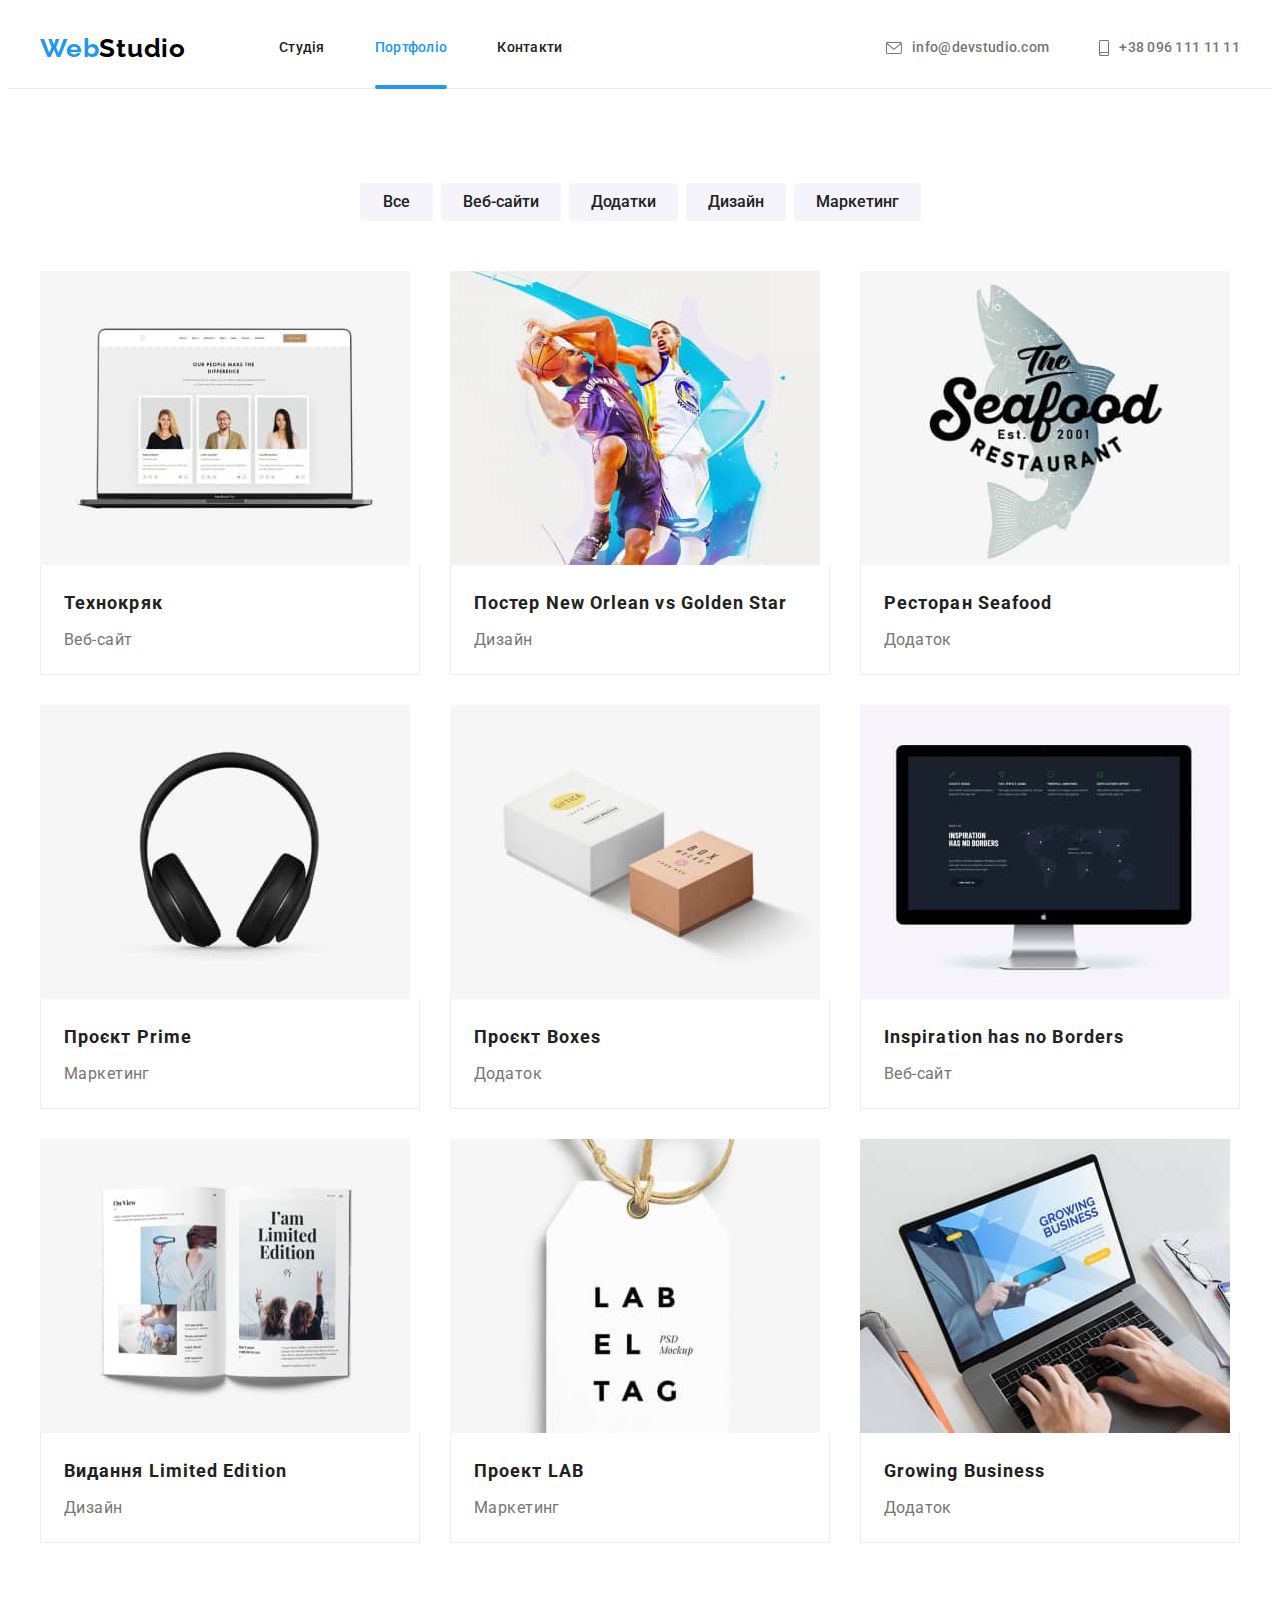
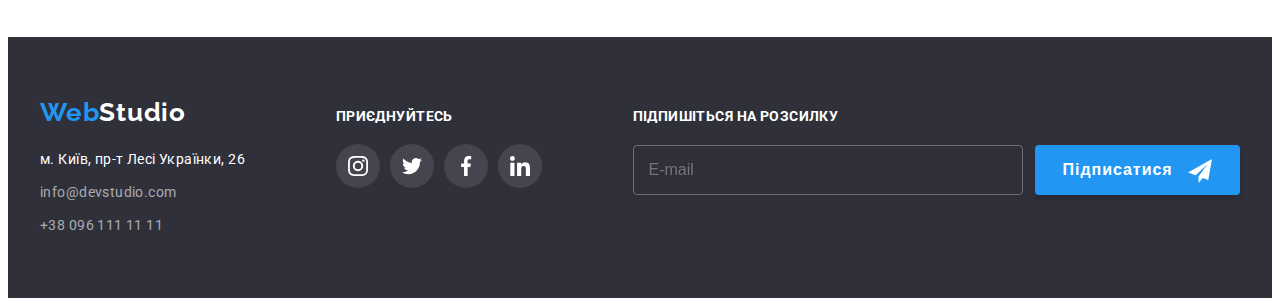
==== commit 9504f2d2: "Does SASS refactoring" ====
--- a/portfolio.html
+++ b/portfolio.html
@@ -18,7 +18,7 @@
       crossorigin="anonymous"
       referrerpolicy="no-referrer"
     />
-    <link rel="stylesheet" href="./css/styles.css" />
+    <link rel="stylesheet" href="./css/main.min.css" />
   </head>
   <body class="body">
     <header class="header">
@@ -44,7 +44,7 @@
         <ul class="communication">
           <li class="communication__item">
             <a href="mailto:info@devstudio.com" class="communication__link">
-              <svg class="communication__icon communication__icon--envelope">
+              <svg class="communication__icon communication__icon--envelope" width="16" height="12">
                 <use href="./images/icon.svg#icon-envelope"></use>
               </svg>
               info@devstudio.com</a
@@ -52,7 +52,7 @@
           </li>
           <li class="communication__item">
             <a href="tel:+380961111111" class="communication__link">
-              <svg class="communication__icon communication__icon--smartphone">
+              <svg class="communication__icon communication__icon--smartphone" width="10" height="16">
                 <use href="./images/icon.svg#icon-smartphone"></use>
               </svg>
               +38 096 111 11 11</a
--- a/css/main.min.css
+++ b/css/main.min.css
@@ -0,0 +1 @@
+:root{--primary-text-color: #757575;--title-text-color: #212121;--third-text-color: rgba(255, 255, 255, 0.6);--primary-bg-color: #ffffff;--second-bg-color: #f5f4fa;--third-bg-color: #2f303a;--accent-color: #2196f3;--hero-buttom-active: #188ce8;--default-icon-color: #afb1b8;--margin-items: 30px}.visually-hidden{position:absolute;white-space:nowrap;width:1px;height:1px;overflow:hidden;border:0;padding:0;clip:rect(0 0 0 0);-webkit-clip-path:inset(50%);clip-path:inset(50%);margin:-1px}.body{background-color:var(--primary-bg-color);color:var(--primary-text-color);font-family:Roboto,sans-serif;font-size:14px;line-height:1.71;letter-spacing:.03em}.section{padding-top:94px;padding-bottom:94px}.section--other-size{padding-bottom:0}.section--second-bg{background-color:var(--second-bg-color)}.container{width:1200px;padding-left:15px;padding-right:15px;margin-left:auto;margin-right:auto}.header{border-bottom:1px solid #ececec}.header__container{display:flex;align-items:center}.logo{display:inline-block;margin-right:93px;color:var(--accent-color);font-family:Raleway,sans-serif;font-weight:700;font-size:26px;line-height:1.19;letter-spacing:.03em;text-decoration:none}.logo__second-part{color:#000}.footer__logo{margin-right:0;margin-bottom:20px}.logo__second-part--inverse{color:var(--primary-bg-color)}.nav{display:flex;align-items:center}.nav__list{display:flex;list-style:none;padding:0;margin:0}.nav__item:nth-child(n+2){margin-left:50px}.nav__link{position:relative;display:inline-block;padding-top:32px;padding-bottom:32px;color:var(--title-text-color);font-weight:500;font-size:14px;line-height:1.14;letter-spacing:.02em;text-decoration:none;transition:color 250ms cubic-bezier(0.4, 0, 0.2, 1)}.nav__link:hover,.nav__link:focus{color:var(--accent-color)}.nav__link--current{color:var(--accent-color)}.nav__link--current::after{content:"";position:absolute;left:0;bottom:-1px;width:100%;height:4px;border-radius:2px;background-color:var(--accent-color)}.communication{display:flex;list-style:none;padding:0;margin:0;margin-left:auto}.communication__item:nth-child(n+2){margin-left:50px}.communication__link{display:flex;align-items:center;padding-top:32px;padding-bottom:32px;color:var(--primary-text-color);font-weight:500;font-size:14px;line-height:1.14;letter-spacing:.02em;text-decoration:none;transition:color 250ms cubic-bezier(0.4, 0, 0.2, 1)}.communication__icon{margin-right:10px;fill:var(--primary-text-color);transition:fill 250ms cubic-bezier(0.4, 0, 0.2, 1)}.communication__link:hover,.communication__link:focus{color:var(--accent-color)}.communication__link:hover .communication__icon,.communication__link:focus .communication__icon{fill:var(--accent-color)}.title{margin-top:0;margin-bottom:50px;color:var(--title-text-color);font-size:36px;line-height:1.17;text-align:center}.title--visually-hidden{position:absolute;white-space:nowrap;width:1px;height:1px;overflow:hidden;border:0;padding:0;clip:rect(0 0 0 0);-webkit-clip-path:inset(50%);clip-path:inset(50%);margin:-1px}.hero{max-width:1600px;margin-left:auto;margin-right:auto;padding-top:200px;padding-bottom:200px;background-color:#c4c4c4;text-align:center;background-image:linear-gradient(to right, rgba(47, 48, 58, 0.4), rgba(47, 48, 58, 0.4)),url(../images/hero-img.jpg);background-size:cover;background-position:center}.hero__title{width:696px;margin-left:auto;margin-right:auto;margin-top:0;margin-bottom:var(--margin-items);color:var(--primary-bg-color);font-weight:900;font-size:44px;line-height:1.36;letter-spacing:.06em;text-transform:uppercase}.hero__btn{padding:10px 32px;color:var(--primary-bg-color);background-color:var(--accent-color);font-weight:700;font-size:16px;line-height:1.88;align-items:center;text-align:center;letter-spacing:.06em;border-style:none;cursor:pointer;border-radius:4px;transition:background-color 250ms cubic-bezier(0.4, 0, 0.2, 1)}.hero__btn:hover,.hero__btn:focus{background-color:var(--hero-buttom-active)}.features{display:flex;flex-wrap:wrap;list-style:none;padding:0;margin:0;gap:var(--margin-items)}.features__item{flex-basis:calc((100% - 3*var(--margin-items))/4)}.features__box{display:flex;justify-content:center;align-items:center;padding-top:25px;padding-bottom:25px;margin-bottom:var(--margin-items);background-color:var(--second-bg-color);border-radius:4px}.features__subtitle{margin-top:0;margin-bottom:10px;color:var(--title-text-color);font-size:14px;line-height:1.14;text-transform:uppercase}.features__text{margin:0}.works{display:flex;flex-wrap:wrap;list-style:none;padding:0;margin:0;gap:var(--margin-items)}.works__item{position:relative}.works__img{display:block}.works__overlay{position:absolute;left:0;bottom:0;width:100%;padding:27px;background-color:rgba(47,48,58,.8)}.works__text{margin:0;font-weight:700;line-height:1.14;color:var(--primary-bg-color);text-transform:uppercase;text-align:center}.team-list{display:flex;flex-wrap:wrap;list-style:none;padding:0;margin:0;gap:var(--margin-items);text-align:center}.employee{flex-basis:calc((100% - 3*var(--margin-items))/4);background-color:var(--primary-bg-color);border-radius:0 0 4px 4px;box-shadow:0px 1px 3px rgba(0,0,0,.12),0px 1px 1px rgba(0,0,0,.14),0px 2px 1px rgba(0,0,0,.2)}.employee__lower-box{padding-top:30px;padding-bottom:30px}.employee__photo{display:block}.employee__name{margin-top:0;margin-bottom:10px;color:var(--title-text-color);font-weight:500;font-size:16px;line-height:1.19}.employee__position{font-size:16px;line-height:1.19;margin-top:0;margin-bottom:16px}.socials-list{display:flex;justify-content:center;list-style:none;padding:0;margin:0;-moz-column-gap:10px;column-gap:10px}.socials-list__item{width:44px;height:44px}.socials-list__link{display:flex;align-items:center;justify-content:center;width:100%;height:100%;border-radius:50%;transition:background-color 250ms cubic-bezier(0.4, 0, 0.2, 1)}.socials-list__icon{fill:var(--default-icon-color);transition:fill 250ms cubic-bezier(0.4, 0, 0.2, 1)}.socials-list__link:hover,.socials-list__link:focus{background-color:var(--accent-color)}.socials-list__link:hover .socials-list__icon,.socials-list__link:focus .socials-list__icon{fill:var(--primary-bg-color)}.customers{display:flex;gap:var(--margin-items);list-style:none;padding:0;margin:0}.customers__item{width:calc((100% - 5*var(--margin-items))/6)}.customers__link{display:flex;align-items:center;justify-content:center;border:1px solid var(--default-icon-color);border-radius:4px;height:92px;transition:border-color 250ms cubic-bezier(0.4, 0, 0.2, 1)}.customers__icon{display:block;fill:var(--default-icon-color);transition:fill 250ms cubic-bezier(0.4, 0, 0.2, 1)}.customers__link:hover,.customers__link:focus{border-color:var(--accent-color)}.customers__link:hover .customers__icon,.customers__link:focus .customers__icon{fill:var(--accent-color)}.footer{background-color:var(--third-bg-color);padding-top:60px;padding-bottom:60px}.footer__container{display:flex;align-items:baseline}.address__list{list-style:none;padding:0;margin:0}.address__item:nth-child(n+2){margin-top:9px}.address__link{display:block;color:var(--third-text-color);font-style:normal;text-decoration:none;transition:color 250ms cubic-bezier(0.4, 0, 0.2, 1)}.address__link:hover,.address__link:focus{color:var(--accent-color)}.address__link--light{color:var(--primary-bg-color);font-style:normal;transition:color 250ms cubic-bezier(0.4, 0, 0.2, 1)}.join-socials{margin-left:auto;margin-right:auto}.join-socials__title{margin-top:0;margin-bottom:20px;font-weight:700;line-height:16px;text-transform:uppercase;color:var(--primary-bg-color)}.socials-list__link--in-footer{background-color:rgba(255,255,255,.1)}.socials-list__icon--in-footer{fill:var(--primary-bg-color)}.subscription-form{display:flex;align-items:flex-end}.subscription-form__label{display:flex;flex-direction:column}.subscription-form__title{color:var(--primary-bg-color);font-weight:700;line-height:1.14;text-transform:uppercase;margin-bottom:20px}.subscription-form__input{padding:14px 15px;width:358px;font-size:16px;line-height:1.25;color:var(--primary-bg-color);border:1px solid rgba(255,255,255,.3);filter:drop-shadow(0px 4px 4px rgba(0, 0, 0, 0.15));border-radius:4px;background-color:rgba(0,0,0,0)}.subscription-form__btn{margin-left:12px;padding:10px 28px;font-weight:700;font-size:16px;line-height:1.88;letter-spacing:.06em;color:var(--primary-bg-color);background-color:var(--accent-color);box-shadow:0px 4px 4px rgba(0,0,0,.15);border-radius:4px;border:0;transition:background-color 250ms cubic-bezier(0.4, 0, 0.2, 1);cursor:pointer}.subscription-form__btn:hover,.subscription-form__btn:focus{background-color:var(--hero-buttom-active)}.subscription-form__icon{margin-left:10px;vertical-align:middle;fill:var(--primary-bg-color)}.backdrop{position:fixed;top:0;left:0;width:100%;height:100%;background-color:rgba(0,0,0,.2);opacity:1;visibility:visible;pointer-events:auto;transition:opacity 250ms cubic-bezier(0.4, 0, 0.2, 1),visibility 250ms cubic-bezier(0.4, 0, 0.2, 1)}.backdrop--is-hidden{opacity:0;pointer-events:none;visibility:hidden}.modal{position:absolute;top:50%;left:50%;transform:translate(-50%, -50%) scale(1);padding:40px;width:528px;height:581px;transition:opacity 250ms cubic-bezier(0.4, 0, 0.2, 1),transform 250ms cubic-bezier(0.4, 0, 0.2, 1),box-shadow 250ms cubic-bezier(0.4, 0, 0.2, 1);background-color:var(--primary-bg-color);box-shadow:0px 1px 3px rgba(0,0,0,.12),0px 1px 1px rgba(0,0,0,.14),0px 2px 1px rgba(0,0,0,.2);border-radius:4px}.backdrop--is-hidden .modal{transform:translate(-50%, -150%) scale(0.25);opacity:.25}.modal__btn-closing{position:absolute;top:8px;right:8px;display:flex;justify-content:center;align-items:center;width:30px;height:30px;padding:0;border:1px solid rgba(0,0,0,.1);border-radius:50%;background-color:var(--primary-bg-color);transition:fill 250ms cubic-bezier(0.4, 0, 0.2, 1);cursor:pointer}.modal__btn-closing:hover,.modal__btn-closing:focus{fill:var(--accent-color)}.modal-form{width:100%}.modal-form__title{margin-bottom:12px;text-align:center;font-weight:700;font-size:20px;line-height:1.15;color:var(--title-text-color)}.modal-form__fields{margin:0;padding:0;border-style:none;margin-bottom:20px}.modal-form__label{display:block}.modal-form__label:nth-child(n+3){margin-top:10px}.modal-form__name{display:block;margin-bottom:4px;font-size:12px;line-height:1.17;letter-spacing:.01em}.modal-form__icon-box{display:block;position:relative}.modal-form__icon{position:absolute;top:50%;left:12px;transform:translateY(-50%);transition:fill 250ms cubic-bezier(0.4, 0, 0.2, 1)}.modal-form__input{height:40px;padding:11px 41px;width:100%;font-size:12px;border:1px solid rgba(33,33,33,.2);border-radius:4px;transition:border-color 250ms cubic-bezier(0.4, 0, 0.2, 1)}.modal-form__input:hover,.modal-form__input:focus{border-color:var(--accent-color)}.modal-form__input:focus-visible{outline:none}.modal-form__input:hover+.modal-form__icon,.modal-form__input:focus+.modal-form__icon{fill:var(--accent-color)}.modal-form__comments{display:block;padding:12px 16px;resize:none;width:100%;height:120px;font-size:12px;border:1px solid rgba(33,33,33,.2);border-radius:4px;transition:border-color 250ms cubic-bezier(0.4, 0, 0.2, 1)}.modal-form__comments:hover,.modal-form__comments:focus{border-color:var(--accent-color)}.modal-form__comments:focus-visible{outline:none}.modal-form__comments::-moz-placeholder{font-size:12px;letter-spacing:.01em;color:rgba(117,117,117,.5)}.modal-form__comments:-ms-input-placeholder{font-size:12px;letter-spacing:.01em;color:rgba(117,117,117,.5)}.modal-form__comments::placeholder{font-size:12px;letter-spacing:.01em;color:rgba(117,117,117,.5)}.offer{display:flex;justify-content:center;margin-bottom:30px}.offer__label{font-weight:400;font-size:14px;line-height:1.71;letter-spacing:.03em}.offer__checkbox--visually-hidden{position:absolute;white-space:nowrap;width:1px;height:1px;overflow:hidden;border:0;padding:0;clip:rect(0 0 0 0);-webkit-clip-path:inset(50%);clip-path:inset(50%);margin:-1px}.offer__custom-checkbox{display:inline-block;vertical-align:middle;width:16px;height:15px;margin-right:8px;cursor:pointer;background-image:url(../images/check-empty.svg);border-radius:3px;transition:box-shadow 250ms cubic-bezier(0.4, 0, 0.2, 1),background-image 250ms cubic-bezier(0.4, 0, 0.2, 1)}.offer__checkbox:checked+.offer__custom-checkbox{background-image:url(../images/check.svg);background-size:contain}.offer__checkbox:focus+.offer__custom-checkbox{box-shadow:0 0 4px 2px var(--accent-color)}.offer__link{color:var(--accent-color)}.offer__link:hover,.offer__link:focus{text-decoration:none}.modal-form__btn-submit{display:block;padding:10px 52px;margin-left:auto;margin-right:auto;font-weight:700;font-size:16px;line-height:1.88;letter-spacing:.06em;color:var(--primary-bg-color);background-color:var(--accent-color);box-shadow:0px 4px 4px rgba(0,0,0,.15);border-radius:4px;border-style:none;cursor:pointer;transition:background-color 250ms cubic-bezier(0.4, 0, 0.2, 1)}.modal-form__btn-submit:hover,.modal-form__btn-submit:focus{background-color:var(--hero-buttom-active)}.filter{display:flex;justify-content:center;list-style:none;padding:0;margin:0;margin-bottom:50px;-moz-column-gap:8px;column-gap:8px}.filter__btn{min-width:73px;padding:6px 22px;color:var(--title-text-color);background-color:var(--second-bg-color);font-family:Roboto,sans-serif;font-weight:500;font-size:16px;line-height:1.62;text-align:center;cursor:pointer;border:0;border-radius:4px;transition:color 250ms cubic-bezier(0.4, 0, 0.2, 1),background-color 250ms cubic-bezier(0.4, 0, 0.2, 1),box-shadow 250ms cubic-bezier(0.4, 0, 0.2, 1)}.filter__btn:hover,.filter__btn:focus{color:var(--primary-bg-color);background-color:var(--accent-color);box-shadow:0px 3px 1px rgba(0,0,0,.1),0px 1px 2px rgba(0,0,0,.08),0px 2px 2px rgba(0,0,0,.12)}.portfolio-title--visually-hidden{position:absolute;white-space:nowrap;width:1px;height:1px;overflow:hidden;border:0;padding:0;clip:rect(0 0 0 0);-webkit-clip-path:inset(50%);clip-path:inset(50%);margin:-1px}.portfolio{display:flex;flex-wrap:wrap;list-style:none;padding:0;margin:0;gap:var(--margin-items)}.portfolio__item{flex-basis:calc((100% - 2*var(--margin-items))/3);background-color:var(--primary-bg-color)}.portfolio__link{display:block;text-decoration:none;transition:box-shadow 250ms cubic-bezier(0.4, 0, 0.2, 1)}.portfolio__link:hover,.portfolio__link:focus{box-shadow:0px 1px 1px rgba(0,0,0,.12),0px 4px 4px rgba(0,0,0,.06),1px 4px 6px rgba(0,0,0,.16)}.portfolio__thumb{position:relative;overflow:hidden}.portfolio__img{display:block}.portfolio__overlay{position:absolute;top:0;left:0;transform:translateY(100%);width:100%;height:100%;padding:24px;background-color:rgba(33,150,243,.9);transition:transform 250ms cubic-bezier(0.4, 0, 0.2, 1)}.portfolio__text{display:flex;align-items:center;margin:0;height:100%;overflow:auto;font-size:18px;line-height:1.56;color:var(--primary-bg-color)}.portfolio__link:hover .portfolio__overlay,.portfolio__link:focus .portfolio__overlay{transform:translateY(0)}.portfolio__lower-box{padding:20px 23px 19px 23px;border-right:1px solid #eee;border-bottom:1px solid #eee;border-left:1px solid #eee}.portfolio__name{margin-bottom:4px;margin-top:0;color:var(--title-text-color);font-size:18px;line-height:2;letter-spacing:.06em}.portfolio__type{margin:0;color:var(--primary-text-color);font-weight:400;font-size:16px;line-height:1.88}/*# sourceMappingURL=main.min.css.map */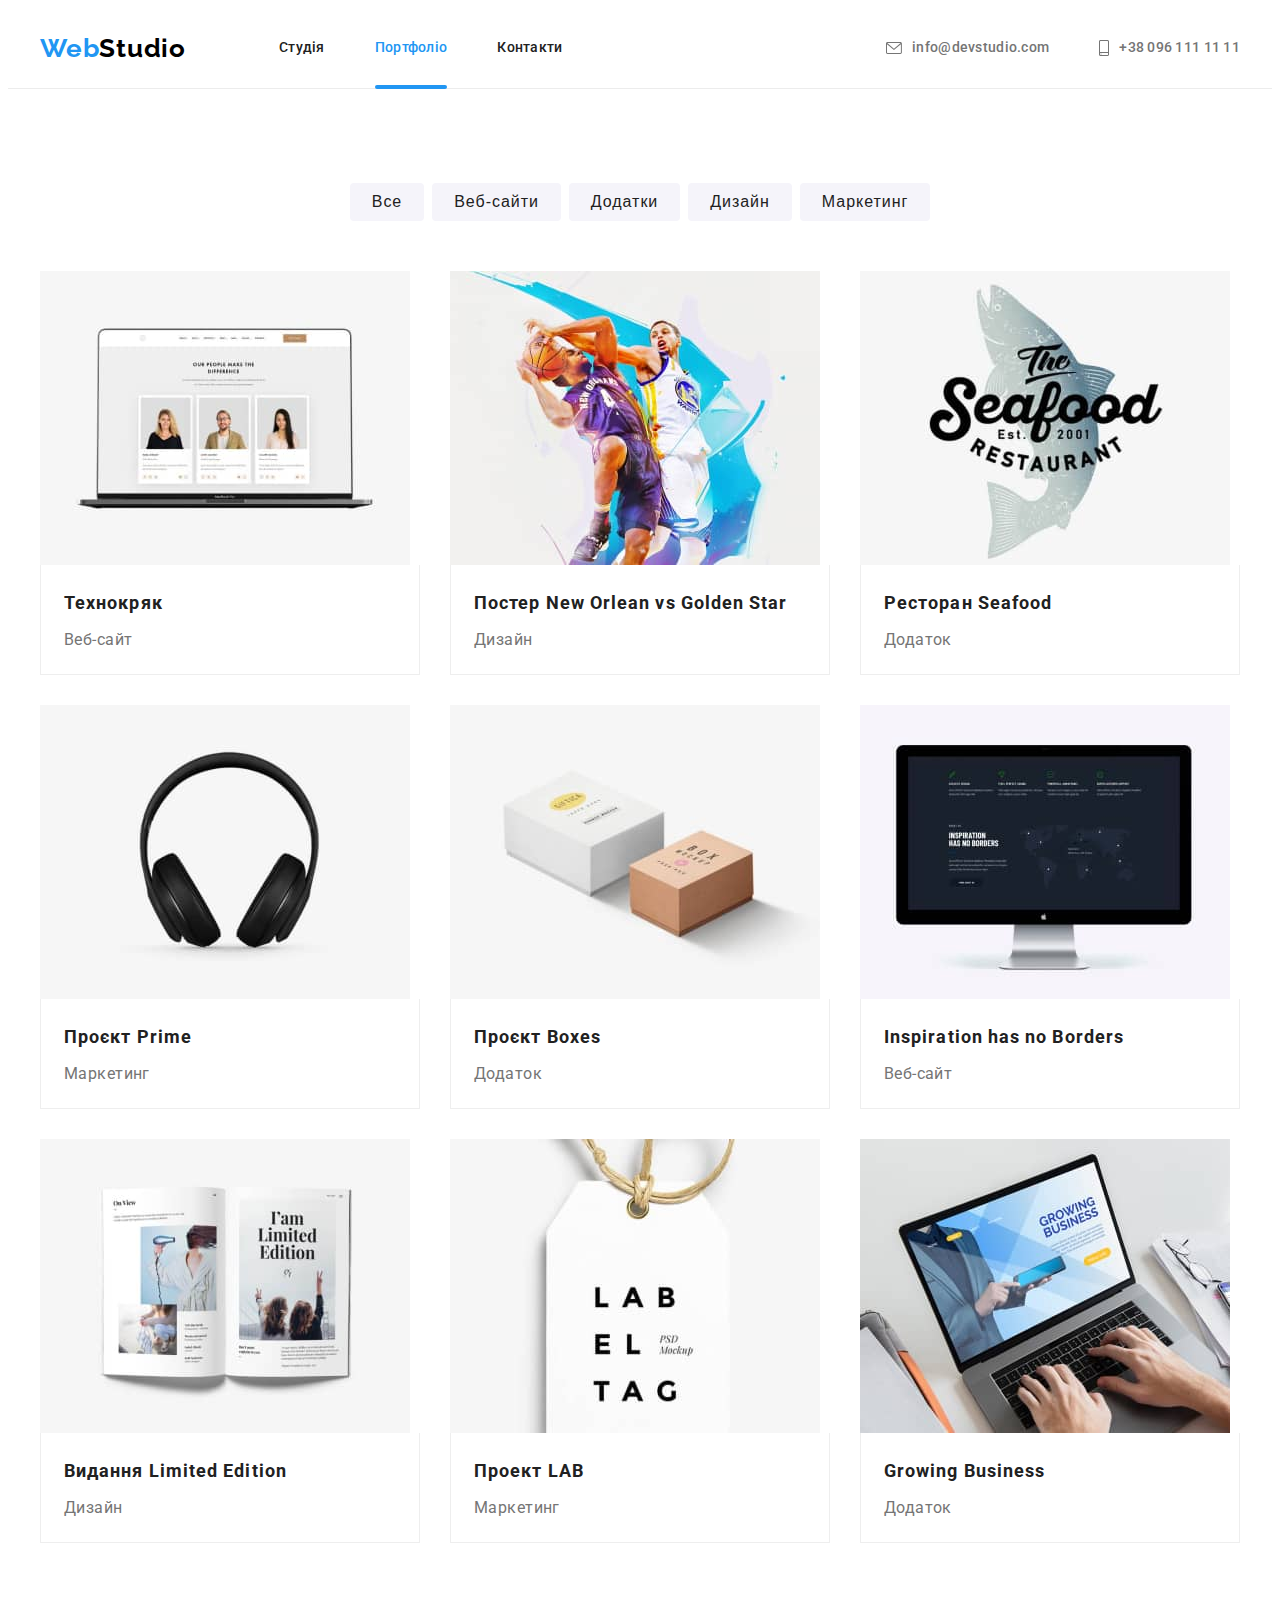
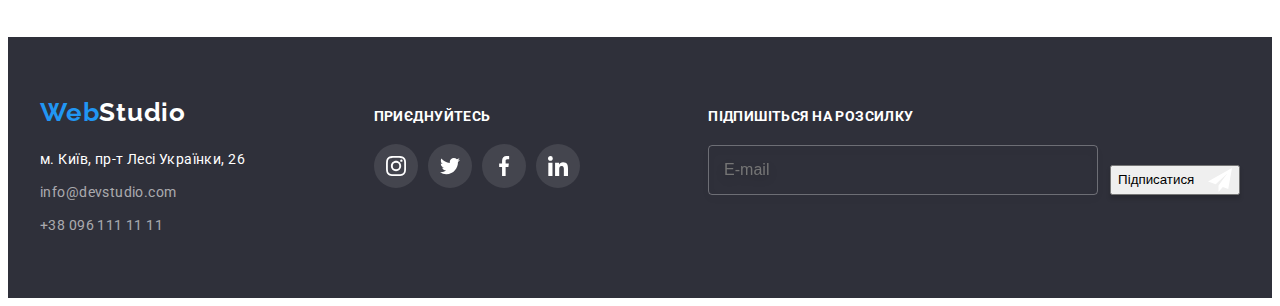
==== commit e324cd50: "Applies &" ====
--- a/portfolio.html
+++ b/portfolio.html
@@ -65,13 +65,13 @@
     <main>
       <section class="section">
         <div class="container">
-          <h1 class="portfolio-title portfolio-title--visually-hidden">Портфоліо</h1>
+          <h1 class="section__title section__title--visually-hidden">Портфоліо</h1>
           <ul class="filter">
-            <li><button type="button" class="filter__btn">Все</button></li>
-            <li><button type="button" class="filter__btn">Веб-сайти</button></li>
-            <li><button type="button" class="filter__btn">Додатки</button></li>
-            <li><button type="button" class="filter__btn">Дизайн</button></li>
-            <li><button type="button" class="filter__btn">Маркетинг</button></li>
+            <li><button type="button" class="btn filter__btn">Все</button></li>
+            <li><button type="button" class="btn filter__btn">Веб-сайти</button></li>
+            <li><button type="button" class="btn filter__btn">Додатки</button></li>
+            <li><button type="button" class="btn filter__btn">Дизайн</button></li>
+            <li><button type="button" class="btn filter__btn">Маркетинг</button></li>
           </ul>
 
           <ul class="portfolio">
--- a/css/main.min.css
+++ b/css/main.min.css
@@ -1 +1 @@
-:root{--primary-text-color: #757575;--title-text-color: #212121;--third-text-color: rgba(255, 255, 255, 0.6);--primary-bg-color: #ffffff;--second-bg-color: #f5f4fa;--third-bg-color: #2f303a;--accent-color: #2196f3;--hero-buttom-active: #188ce8;--default-icon-color: #afb1b8;--margin-items: 30px}.visually-hidden{position:absolute;white-space:nowrap;width:1px;height:1px;overflow:hidden;border:0;padding:0;clip:rect(0 0 0 0);-webkit-clip-path:inset(50%);clip-path:inset(50%);margin:-1px}.body{background-color:var(--primary-bg-color);color:var(--primary-text-color);font-family:Roboto,sans-serif;font-size:14px;line-height:1.71;letter-spacing:.03em}.section{padding-top:94px;padding-bottom:94px}.section--other-size{padding-bottom:0}.section--second-bg{background-color:var(--second-bg-color)}.container{width:1200px;padding-left:15px;padding-right:15px;margin-left:auto;margin-right:auto}.header{border-bottom:1px solid #ececec}.header__container{display:flex;align-items:center}.logo{display:inline-block;margin-right:93px;color:var(--accent-color);font-family:Raleway,sans-serif;font-weight:700;font-size:26px;line-height:1.19;letter-spacing:.03em;text-decoration:none}.logo__second-part{color:#000}.footer__logo{margin-right:0;margin-bottom:20px}.logo__second-part--inverse{color:var(--primary-bg-color)}.nav{display:flex;align-items:center}.nav__list{display:flex;list-style:none;padding:0;margin:0}.nav__item:nth-child(n+2){margin-left:50px}.nav__link{position:relative;display:inline-block;padding-top:32px;padding-bottom:32px;color:var(--title-text-color);font-weight:500;font-size:14px;line-height:1.14;letter-spacing:.02em;text-decoration:none;transition:color 250ms cubic-bezier(0.4, 0, 0.2, 1)}.nav__link:hover,.nav__link:focus{color:var(--accent-color)}.nav__link--current{color:var(--accent-color)}.nav__link--current::after{content:"";position:absolute;left:0;bottom:-1px;width:100%;height:4px;border-radius:2px;background-color:var(--accent-color)}.communication{display:flex;list-style:none;padding:0;margin:0;margin-left:auto}.communication__item:nth-child(n+2){margin-left:50px}.communication__link{display:flex;align-items:center;padding-top:32px;padding-bottom:32px;color:var(--primary-text-color);font-weight:500;font-size:14px;line-height:1.14;letter-spacing:.02em;text-decoration:none;transition:color 250ms cubic-bezier(0.4, 0, 0.2, 1)}.communication__icon{margin-right:10px;fill:var(--primary-text-color);transition:fill 250ms cubic-bezier(0.4, 0, 0.2, 1)}.communication__link:hover,.communication__link:focus{color:var(--accent-color)}.communication__link:hover .communication__icon,.communication__link:focus .communication__icon{fill:var(--accent-color)}.title{margin-top:0;margin-bottom:50px;color:var(--title-text-color);font-size:36px;line-height:1.17;text-align:center}.title--visually-hidden{position:absolute;white-space:nowrap;width:1px;height:1px;overflow:hidden;border:0;padding:0;clip:rect(0 0 0 0);-webkit-clip-path:inset(50%);clip-path:inset(50%);margin:-1px}.hero{max-width:1600px;margin-left:auto;margin-right:auto;padding-top:200px;padding-bottom:200px;background-color:#c4c4c4;text-align:center;background-image:linear-gradient(to right, rgba(47, 48, 58, 0.4), rgba(47, 48, 58, 0.4)),url(../images/hero-img.jpg);background-size:cover;background-position:center}.hero__title{width:696px;margin-left:auto;margin-right:auto;margin-top:0;margin-bottom:var(--margin-items);color:var(--primary-bg-color);font-weight:900;font-size:44px;line-height:1.36;letter-spacing:.06em;text-transform:uppercase}.hero__btn{padding:10px 32px;color:var(--primary-bg-color);background-color:var(--accent-color);font-weight:700;font-size:16px;line-height:1.88;align-items:center;text-align:center;letter-spacing:.06em;border-style:none;cursor:pointer;border-radius:4px;transition:background-color 250ms cubic-bezier(0.4, 0, 0.2, 1)}.hero__btn:hover,.hero__btn:focus{background-color:var(--hero-buttom-active)}.features{display:flex;flex-wrap:wrap;list-style:none;padding:0;margin:0;gap:var(--margin-items)}.features__item{flex-basis:calc((100% - 3*var(--margin-items))/4)}.features__box{display:flex;justify-content:center;align-items:center;padding-top:25px;padding-bottom:25px;margin-bottom:var(--margin-items);background-color:var(--second-bg-color);border-radius:4px}.features__subtitle{margin-top:0;margin-bottom:10px;color:var(--title-text-color);font-size:14px;line-height:1.14;text-transform:uppercase}.features__text{margin:0}.works{display:flex;flex-wrap:wrap;list-style:none;padding:0;margin:0;gap:var(--margin-items)}.works__item{position:relative}.works__img{display:block}.works__overlay{position:absolute;left:0;bottom:0;width:100%;padding:27px;background-color:rgba(47,48,58,.8)}.works__text{margin:0;font-weight:700;line-height:1.14;color:var(--primary-bg-color);text-transform:uppercase;text-align:center}.team-list{display:flex;flex-wrap:wrap;list-style:none;padding:0;margin:0;gap:var(--margin-items);text-align:center}.employee{flex-basis:calc((100% - 3*var(--margin-items))/4);background-color:var(--primary-bg-color);border-radius:0 0 4px 4px;box-shadow:0px 1px 3px rgba(0,0,0,.12),0px 1px 1px rgba(0,0,0,.14),0px 2px 1px rgba(0,0,0,.2)}.employee__lower-box{padding-top:30px;padding-bottom:30px}.employee__photo{display:block}.employee__name{margin-top:0;margin-bottom:10px;color:var(--title-text-color);font-weight:500;font-size:16px;line-height:1.19}.employee__position{font-size:16px;line-height:1.19;margin-top:0;margin-bottom:16px}.socials-list{display:flex;justify-content:center;list-style:none;padding:0;margin:0;-moz-column-gap:10px;column-gap:10px}.socials-list__item{width:44px;height:44px}.socials-list__link{display:flex;align-items:center;justify-content:center;width:100%;height:100%;border-radius:50%;transition:background-color 250ms cubic-bezier(0.4, 0, 0.2, 1)}.socials-list__icon{fill:var(--default-icon-color);transition:fill 250ms cubic-bezier(0.4, 0, 0.2, 1)}.socials-list__link:hover,.socials-list__link:focus{background-color:var(--accent-color)}.socials-list__link:hover .socials-list__icon,.socials-list__link:focus .socials-list__icon{fill:var(--primary-bg-color)}.customers{display:flex;gap:var(--margin-items);list-style:none;padding:0;margin:0}.customers__item{width:calc((100% - 5*var(--margin-items))/6)}.customers__link{display:flex;align-items:center;justify-content:center;border:1px solid var(--default-icon-color);border-radius:4px;height:92px;transition:border-color 250ms cubic-bezier(0.4, 0, 0.2, 1)}.customers__icon{display:block;fill:var(--default-icon-color);transition:fill 250ms cubic-bezier(0.4, 0, 0.2, 1)}.customers__link:hover,.customers__link:focus{border-color:var(--accent-color)}.customers__link:hover .customers__icon,.customers__link:focus .customers__icon{fill:var(--accent-color)}.footer{background-color:var(--third-bg-color);padding-top:60px;padding-bottom:60px}.footer__container{display:flex;align-items:baseline}.address__list{list-style:none;padding:0;margin:0}.address__item:nth-child(n+2){margin-top:9px}.address__link{display:block;color:var(--third-text-color);font-style:normal;text-decoration:none;transition:color 250ms cubic-bezier(0.4, 0, 0.2, 1)}.address__link:hover,.address__link:focus{color:var(--accent-color)}.address__link--light{color:var(--primary-bg-color);font-style:normal;transition:color 250ms cubic-bezier(0.4, 0, 0.2, 1)}.join-socials{margin-left:auto;margin-right:auto}.join-socials__title{margin-top:0;margin-bottom:20px;font-weight:700;line-height:16px;text-transform:uppercase;color:var(--primary-bg-color)}.socials-list__link--in-footer{background-color:rgba(255,255,255,.1)}.socials-list__icon--in-footer{fill:var(--primary-bg-color)}.subscription-form{display:flex;align-items:flex-end}.subscription-form__label{display:flex;flex-direction:column}.subscription-form__title{color:var(--primary-bg-color);font-weight:700;line-height:1.14;text-transform:uppercase;margin-bottom:20px}.subscription-form__input{padding:14px 15px;width:358px;font-size:16px;line-height:1.25;color:var(--primary-bg-color);border:1px solid rgba(255,255,255,.3);filter:drop-shadow(0px 4px 4px rgba(0, 0, 0, 0.15));border-radius:4px;background-color:rgba(0,0,0,0)}.subscription-form__btn{margin-left:12px;padding:10px 28px;font-weight:700;font-size:16px;line-height:1.88;letter-spacing:.06em;color:var(--primary-bg-color);background-color:var(--accent-color);box-shadow:0px 4px 4px rgba(0,0,0,.15);border-radius:4px;border:0;transition:background-color 250ms cubic-bezier(0.4, 0, 0.2, 1);cursor:pointer}.subscription-form__btn:hover,.subscription-form__btn:focus{background-color:var(--hero-buttom-active)}.subscription-form__icon{margin-left:10px;vertical-align:middle;fill:var(--primary-bg-color)}.backdrop{position:fixed;top:0;left:0;width:100%;height:100%;background-color:rgba(0,0,0,.2);opacity:1;visibility:visible;pointer-events:auto;transition:opacity 250ms cubic-bezier(0.4, 0, 0.2, 1),visibility 250ms cubic-bezier(0.4, 0, 0.2, 1)}.backdrop--is-hidden{opacity:0;pointer-events:none;visibility:hidden}.modal{position:absolute;top:50%;left:50%;transform:translate(-50%, -50%) scale(1);padding:40px;width:528px;height:581px;transition:opacity 250ms cubic-bezier(0.4, 0, 0.2, 1),transform 250ms cubic-bezier(0.4, 0, 0.2, 1),box-shadow 250ms cubic-bezier(0.4, 0, 0.2, 1);background-color:var(--primary-bg-color);box-shadow:0px 1px 3px rgba(0,0,0,.12),0px 1px 1px rgba(0,0,0,.14),0px 2px 1px rgba(0,0,0,.2);border-radius:4px}.backdrop--is-hidden .modal{transform:translate(-50%, -150%) scale(0.25);opacity:.25}.modal__btn-closing{position:absolute;top:8px;right:8px;display:flex;justify-content:center;align-items:center;width:30px;height:30px;padding:0;border:1px solid rgba(0,0,0,.1);border-radius:50%;background-color:var(--primary-bg-color);transition:fill 250ms cubic-bezier(0.4, 0, 0.2, 1);cursor:pointer}.modal__btn-closing:hover,.modal__btn-closing:focus{fill:var(--accent-color)}.modal-form{width:100%}.modal-form__title{margin-bottom:12px;text-align:center;font-weight:700;font-size:20px;line-height:1.15;color:var(--title-text-color)}.modal-form__fields{margin:0;padding:0;border-style:none;margin-bottom:20px}.modal-form__label{display:block}.modal-form__label:nth-child(n+3){margin-top:10px}.modal-form__name{display:block;margin-bottom:4px;font-size:12px;line-height:1.17;letter-spacing:.01em}.modal-form__icon-box{display:block;position:relative}.modal-form__icon{position:absolute;top:50%;left:12px;transform:translateY(-50%);transition:fill 250ms cubic-bezier(0.4, 0, 0.2, 1)}.modal-form__input{height:40px;padding:11px 41px;width:100%;font-size:12px;border:1px solid rgba(33,33,33,.2);border-radius:4px;transition:border-color 250ms cubic-bezier(0.4, 0, 0.2, 1)}.modal-form__input:hover,.modal-form__input:focus{border-color:var(--accent-color)}.modal-form__input:focus-visible{outline:none}.modal-form__input:hover+.modal-form__icon,.modal-form__input:focus+.modal-form__icon{fill:var(--accent-color)}.modal-form__comments{display:block;padding:12px 16px;resize:none;width:100%;height:120px;font-size:12px;border:1px solid rgba(33,33,33,.2);border-radius:4px;transition:border-color 250ms cubic-bezier(0.4, 0, 0.2, 1)}.modal-form__comments:hover,.modal-form__comments:focus{border-color:var(--accent-color)}.modal-form__comments:focus-visible{outline:none}.modal-form__comments::-moz-placeholder{font-size:12px;letter-spacing:.01em;color:rgba(117,117,117,.5)}.modal-form__comments:-ms-input-placeholder{font-size:12px;letter-spacing:.01em;color:rgba(117,117,117,.5)}.modal-form__comments::placeholder{font-size:12px;letter-spacing:.01em;color:rgba(117,117,117,.5)}.offer{display:flex;justify-content:center;margin-bottom:30px}.offer__label{font-weight:400;font-size:14px;line-height:1.71;letter-spacing:.03em}.offer__checkbox--visually-hidden{position:absolute;white-space:nowrap;width:1px;height:1px;overflow:hidden;border:0;padding:0;clip:rect(0 0 0 0);-webkit-clip-path:inset(50%);clip-path:inset(50%);margin:-1px}.offer__custom-checkbox{display:inline-block;vertical-align:middle;width:16px;height:15px;margin-right:8px;cursor:pointer;background-image:url(../images/check-empty.svg);border-radius:3px;transition:box-shadow 250ms cubic-bezier(0.4, 0, 0.2, 1),background-image 250ms cubic-bezier(0.4, 0, 0.2, 1)}.offer__checkbox:checked+.offer__custom-checkbox{background-image:url(../images/check.svg);background-size:contain}.offer__checkbox:focus+.offer__custom-checkbox{box-shadow:0 0 4px 2px var(--accent-color)}.offer__link{color:var(--accent-color)}.offer__link:hover,.offer__link:focus{text-decoration:none}.modal-form__btn-submit{display:block;padding:10px 52px;margin-left:auto;margin-right:auto;font-weight:700;font-size:16px;line-height:1.88;letter-spacing:.06em;color:var(--primary-bg-color);background-color:var(--accent-color);box-shadow:0px 4px 4px rgba(0,0,0,.15);border-radius:4px;border-style:none;cursor:pointer;transition:background-color 250ms cubic-bezier(0.4, 0, 0.2, 1)}.modal-form__btn-submit:hover,.modal-form__btn-submit:focus{background-color:var(--hero-buttom-active)}.filter{display:flex;justify-content:center;list-style:none;padding:0;margin:0;margin-bottom:50px;-moz-column-gap:8px;column-gap:8px}.filter__btn{min-width:73px;padding:6px 22px;color:var(--title-text-color);background-color:var(--second-bg-color);font-family:Roboto,sans-serif;font-weight:500;font-size:16px;line-height:1.62;text-align:center;cursor:pointer;border:0;border-radius:4px;transition:color 250ms cubic-bezier(0.4, 0, 0.2, 1),background-color 250ms cubic-bezier(0.4, 0, 0.2, 1),box-shadow 250ms cubic-bezier(0.4, 0, 0.2, 1)}.filter__btn:hover,.filter__btn:focus{color:var(--primary-bg-color);background-color:var(--accent-color);box-shadow:0px 3px 1px rgba(0,0,0,.1),0px 1px 2px rgba(0,0,0,.08),0px 2px 2px rgba(0,0,0,.12)}.portfolio-title--visually-hidden{position:absolute;white-space:nowrap;width:1px;height:1px;overflow:hidden;border:0;padding:0;clip:rect(0 0 0 0);-webkit-clip-path:inset(50%);clip-path:inset(50%);margin:-1px}.portfolio{display:flex;flex-wrap:wrap;list-style:none;padding:0;margin:0;gap:var(--margin-items)}.portfolio__item{flex-basis:calc((100% - 2*var(--margin-items))/3);background-color:var(--primary-bg-color)}.portfolio__link{display:block;text-decoration:none;transition:box-shadow 250ms cubic-bezier(0.4, 0, 0.2, 1)}.portfolio__link:hover,.portfolio__link:focus{box-shadow:0px 1px 1px rgba(0,0,0,.12),0px 4px 4px rgba(0,0,0,.06),1px 4px 6px rgba(0,0,0,.16)}.portfolio__thumb{position:relative;overflow:hidden}.portfolio__img{display:block}.portfolio__overlay{position:absolute;top:0;left:0;transform:translateY(100%);width:100%;height:100%;padding:24px;background-color:rgba(33,150,243,.9);transition:transform 250ms cubic-bezier(0.4, 0, 0.2, 1)}.portfolio__text{display:flex;align-items:center;margin:0;height:100%;overflow:auto;font-size:18px;line-height:1.56;color:var(--primary-bg-color)}.portfolio__link:hover .portfolio__overlay,.portfolio__link:focus .portfolio__overlay{transform:translateY(0)}.portfolio__lower-box{padding:20px 23px 19px 23px;border-right:1px solid #eee;border-bottom:1px solid #eee;border-left:1px solid #eee}.portfolio__name{margin-bottom:4px;margin-top:0;color:var(--title-text-color);font-size:18px;line-height:2;letter-spacing:.06em}.portfolio__type{margin:0;color:var(--primary-text-color);font-weight:400;font-size:16px;line-height:1.88}/*# sourceMappingURL=main.min.css.map */+:root{--primary-text-color: #757575;--title-text-color: #212121;--third-text-color: rgba(255, 255, 255, 0.6);--primary-bg-color: #ffffff;--second-bg-color: #f5f4fa;--third-bg-color: #2f303a;--accent-color: #2196f3;--hero-buttom-active: #188ce8;--default-icon-color: #afb1b8;--margin-items: 30px}.section__title--visually-hidden{position:absolute;white-space:nowrap;width:1px;height:1px;overflow:hidden;border:0;padding:0;clip:rect(0 0 0 0);-webkit-clip-path:inset(50%);clip-path:inset(50%);margin:-1px}.body{background-color:var(--primary-bg-color);color:var(--primary-text-color);font-family:Roboto,sans-serif;font-size:14px;line-height:1.71;letter-spacing:.03em}.section{padding-top:94px;padding-bottom:94px}.section--other-size{padding-bottom:0}.section--second-bg{background-color:var(--second-bg-color)}.section__title{margin-top:0;margin-bottom:50px;color:var(--title-text-color);font-size:36px;line-height:1.17;text-align:center}.container{width:1200px;padding-left:15px;padding-right:15px;margin-left:auto;margin-right:auto}.btn{padding:10px 20px;min-width:200px;font-weight:700;font-size:16px;line-height:1.88;letter-spacing:.06em;color:var(--primary-bg-color);background-color:var(--accent-color);border-radius:4px;border-style:none;cursor:pointer;transition:background-color 250ms cubic-bezier(0.4, 0, 0.2, 1)}.btn:hover,.btn:focus{background-color:var(--hero-buttom-active)}.logo{display:inline-block;margin-right:93px;color:var(--accent-color);font-family:Raleway,sans-serif;font-weight:700;font-size:26px;line-height:1.19;letter-spacing:.03em;text-decoration:none}.logo__second-part{color:#000}.logo__second-part--inverse{color:var(--primary-bg-color)}.nav{display:flex;align-items:center}.nav__list{display:flex;list-style:none;padding:0;margin:0}.nav__item:nth-child(n+2){margin-left:50px}.nav__link{position:relative;display:inline-block;padding-top:32px;padding-bottom:32px;color:var(--title-text-color);font-weight:500;font-size:14px;line-height:1.14;letter-spacing:.02em;text-decoration:none;transition:color 250ms cubic-bezier(0.4, 0, 0.2, 1)}.nav__link:hover,.nav__link:focus{color:var(--accent-color)}.nav__link--current{color:var(--accent-color)}.nav__link--current::after{content:"";position:absolute;left:0;bottom:-1px;width:100%;height:4px;border-radius:2px;background-color:var(--accent-color)}.communication{display:flex;list-style:none;padding:0;margin:0;margin-left:auto}.communication__item:nth-child(n+2){margin-left:50px}.communication__link{display:flex;align-items:center;padding-top:32px;padding-bottom:32px;color:var(--primary-text-color);font-weight:500;font-size:14px;line-height:1.14;letter-spacing:.02em;text-decoration:none;transition:color 250ms cubic-bezier(0.4, 0, 0.2, 1)}.communication__icon{margin-right:10px;fill:var(--primary-text-color);transition:fill 250ms cubic-bezier(0.4, 0, 0.2, 1)}.communication__link:hover,.communication__link:focus{color:var(--accent-color)}.communication__link:hover .communication__icon,.communication__link:focus .communication__icon{fill:var(--accent-color)}.hero{max-width:1600px;margin-left:auto;margin-right:auto;padding-top:200px;padding-bottom:200px;background-color:#c4c4c4;text-align:center;background-image:linear-gradient(to right, rgba(47, 48, 58, 0.4), rgba(47, 48, 58, 0.4)),url(../images/hero-img.jpg);background-size:cover;background-position:center}.hero__title{width:696px;margin-left:auto;margin-right:auto;margin-top:0;margin-bottom:var(--margin-items);color:var(--primary-bg-color);font-weight:900;font-size:44px;line-height:1.36;letter-spacing:.06em;text-transform:uppercase}.hero__btn{padding:10px 32px}.features{display:flex;flex-wrap:wrap;list-style:none;padding:0;margin:0;gap:var(--margin-items)}.features__item{flex-basis:calc((100% - 3*var(--margin-items))/4)}.features__box{display:flex;justify-content:center;align-items:center;padding-top:25px;padding-bottom:25px;margin-bottom:var(--margin-items);background-color:var(--second-bg-color);border-radius:4px}.features__subtitle{margin-top:0;margin-bottom:10px;color:var(--title-text-color);font-size:14px;line-height:1.14;text-transform:uppercase}.features__text{margin:0}.works{display:flex;flex-wrap:wrap;list-style:none;padding:0;margin:0;gap:var(--margin-items)}.works__item{position:relative}.works__img{display:block}.works__overlay{position:absolute;left:0;bottom:0;width:100%;padding:27px;background-color:rgba(47,48,58,.8)}.works__text{margin:0;font-weight:700;line-height:1.14;color:var(--primary-bg-color);text-transform:uppercase;text-align:center}.team-list{display:flex;flex-wrap:wrap;list-style:none;padding:0;margin:0;gap:var(--margin-items);text-align:center}.employee{flex-basis:calc((100% - 3*var(--margin-items))/4);background-color:var(--primary-bg-color);border-radius:0 0 4px 4px;box-shadow:0px 1px 3px rgba(0,0,0,.12),0px 1px 1px rgba(0,0,0,.14),0px 2px 1px rgba(0,0,0,.2)}.employee__lower-box{padding-top:30px;padding-bottom:30px}.employee__photo{display:block}.employee__name{margin-top:0;margin-bottom:10px;color:var(--title-text-color);font-weight:500;font-size:16px;line-height:1.19}.employee__position{font-size:16px;line-height:1.19;margin-top:0;margin-bottom:16px}.socials-list{display:flex;justify-content:center;list-style:none;padding:0;margin:0;-moz-column-gap:10px;column-gap:10px}.socials-list__item{width:44px;height:44px}.socials-list__link{display:flex;align-items:center;justify-content:center;width:100%;height:100%;border-radius:50%;transition:background-color 250ms cubic-bezier(0.4, 0, 0.2, 1)}.socials-list__icon{fill:var(--default-icon-color);transition:fill 250ms cubic-bezier(0.4, 0, 0.2, 1)}.socials-list__link:hover,.socials-list__link:focus{background-color:var(--accent-color)}.socials-list__link:hover .socials-list__icon,.socials-list__link:focus .socials-list__icon{fill:var(--primary-bg-color)}.customers{display:flex;gap:var(--margin-items);list-style:none;padding:0;margin:0}.customers__item{width:calc((100% - 5*var(--margin-items))/6)}.customers__link{display:flex;align-items:center;justify-content:center;border:1px solid var(--default-icon-color);border-radius:4px;height:92px;transition:border-color 250ms cubic-bezier(0.4, 0, 0.2, 1)}.customers__icon{display:block;fill:var(--default-icon-color);transition:fill 250ms cubic-bezier(0.4, 0, 0.2, 1)}.customers__link:hover,.customers__link:focus{border-color:var(--accent-color)}.customers__link:hover .customers__icon,.customers__link:focus .customers__icon{fill:var(--accent-color)}.address__list{list-style:none;padding:0;margin:0}.address__item:nth-child(n+2){margin-top:9px}.address__link{display:block;color:var(--third-text-color);font-style:normal;text-decoration:none;transition:color 250ms cubic-bezier(0.4, 0, 0.2, 1)}.address__link:hover,.address__link:focus{color:var(--accent-color)}.address__link--light{color:var(--primary-bg-color);font-style:normal;transition:color 250ms cubic-bezier(0.4, 0, 0.2, 1)}.join-socials{margin-left:auto;margin-right:auto}.join-socials__title{margin-top:0;margin-bottom:20px;font-weight:700;line-height:16px;text-transform:uppercase;color:var(--primary-bg-color)}.socials-list__link--in-footer{background-color:rgba(255,255,255,.1)}.socials-list__icon--in-footer{fill:var(--primary-bg-color)}.subscription-form{display:flex;align-items:flex-end}.subscription-form__label{display:flex;flex-direction:column}.subscription-form__title{color:var(--primary-bg-color);font-weight:700;line-height:1.14;text-transform:uppercase;margin-bottom:20px}.subscription-form__input{padding:14px 15px;width:358px;font-size:16px;line-height:1.25;color:var(--primary-bg-color);border:1px solid rgba(255,255,255,.3);filter:drop-shadow(0px 4px 4px rgba(0, 0, 0, 0.15));border-radius:4px;background-color:rgba(0,0,0,0)}.subscription-form__btn{margin-left:12px;box-shadow:0px 4px 4px rgba(0,0,0,.15)}.subscription-form__icon{margin-left:10px;vertical-align:middle;fill:var(--primary-bg-color)}.backdrop{position:fixed;top:0;left:0;width:100%;height:100%;background-color:rgba(0,0,0,.2);opacity:1;visibility:visible;pointer-events:auto;transition:opacity 250ms cubic-bezier(0.4, 0, 0.2, 1),visibility 250ms cubic-bezier(0.4, 0, 0.2, 1)}.backdrop--is-hidden{opacity:0;pointer-events:none;visibility:hidden}.modal{position:absolute;top:50%;left:50%;transform:translate(-50%, -50%) scale(1);padding:40px;width:528px;height:581px;transition:opacity 250ms cubic-bezier(0.4, 0, 0.2, 1),transform 250ms cubic-bezier(0.4, 0, 0.2, 1),box-shadow 250ms cubic-bezier(0.4, 0, 0.2, 1);background-color:var(--primary-bg-color);box-shadow:0px 1px 3px rgba(0,0,0,.12),0px 1px 1px rgba(0,0,0,.14),0px 2px 1px rgba(0,0,0,.2);border-radius:4px}.backdrop--is-hidden .modal{transform:translate(-50%, -150%) scale(0.25);opacity:.25}.modal__btn-closing{position:absolute;top:8px;right:8px;display:flex;justify-content:center;align-items:center;width:30px;height:30px;padding:0;border:1px solid rgba(0,0,0,.1);border-radius:50%;background-color:var(--primary-bg-color);transition:fill 250ms cubic-bezier(0.4, 0, 0.2, 1);cursor:pointer}.modal__btn-closing:hover,.modal__btn-closing:focus{fill:var(--accent-color)}.modal-form{width:100%}.modal-form__title{margin-bottom:12px;text-align:center;font-weight:700;font-size:20px;line-height:1.15;color:var(--title-text-color)}.modal-form__fields{margin:0;padding:0;border-style:none;margin-bottom:20px}.modal-form__label{display:block}.modal-form__label:nth-child(n+3){margin-top:10px}.modal-form__name{display:block;margin-bottom:4px;font-size:12px;line-height:1.17;letter-spacing:.01em}.modal-form__icon-box{display:block;position:relative}.modal-form__icon{position:absolute;top:50%;left:12px;transform:translateY(-50%);transition:fill 250ms cubic-bezier(0.4, 0, 0.2, 1)}.modal-form__input{height:40px;padding:11px 41px;width:100%;font-size:12px;border:1px solid rgba(33,33,33,.2);border-radius:4px;transition:border-color 250ms cubic-bezier(0.4, 0, 0.2, 1)}.modal-form__input:hover,.modal-form__input:focus{border-color:var(--accent-color)}.modal-form__input:focus-visible{outline:none}.modal-form__input:hover+.modal-form__icon,.modal-form__input:focus+.modal-form__icon{fill:var(--accent-color)}.modal-form__comments{display:block;padding:12px 16px;resize:none;width:100%;height:120px;font-size:12px;border:1px solid rgba(33,33,33,.2);border-radius:4px;transition:border-color 250ms cubic-bezier(0.4, 0, 0.2, 1)}.modal-form__comments:hover,.modal-form__comments:focus{border-color:var(--accent-color)}.modal-form__comments:focus-visible{outline:none}.modal-form__comments::-moz-placeholder{font-size:12px;letter-spacing:.01em;color:rgba(117,117,117,.5)}.modal-form__comments:-ms-input-placeholder{font-size:12px;letter-spacing:.01em;color:rgba(117,117,117,.5)}.modal-form__comments::placeholder{font-size:12px;letter-spacing:.01em;color:rgba(117,117,117,.5)}.offer{display:flex;justify-content:center;margin-bottom:30px}.offer__label{font-weight:400;font-size:14px;line-height:1.71;letter-spacing:.03em}.offer__checkbox--visually-hidden{position:absolute;white-space:nowrap;width:1px;height:1px;overflow:hidden;border:0;padding:0;clip:rect(0 0 0 0);-webkit-clip-path:inset(50%);clip-path:inset(50%);margin:-1px}.offer__custom-checkbox{display:inline-block;vertical-align:middle;width:16px;height:15px;margin-right:8px;cursor:pointer;background-image:url(../images/check-empty.svg);border-radius:3px;transition:box-shadow 250ms cubic-bezier(0.4, 0, 0.2, 1),background-image 250ms cubic-bezier(0.4, 0, 0.2, 1)}.offer__checkbox:checked+.offer__custom-checkbox{background-image:url(../images/check.svg);background-size:contain}.offer__checkbox:focus+.offer__custom-checkbox{box-shadow:0 0 4px 2px var(--accent-color)}.offer__link{color:var(--accent-color)}.offer__link:hover,.offer__link:focus{text-decoration:none}.modal-form__btn{display:block;margin-left:auto;margin-right:auto;box-shadow:0px 4px 4px rgba(0,0,0,.15)}.filter{display:flex;justify-content:center;list-style:none;padding:0;margin:0;margin-bottom:50px;-moz-column-gap:8px;column-gap:8px}.filter__btn{min-width:73px;padding:6px 22px;font-weight:500;font-size:16px;line-height:1.62;text-align:center;color:var(--title-text-color);background-color:var(--second-bg-color);transition:color 250ms cubic-bezier(0.4, 0, 0.2, 1),background-color 250ms cubic-bezier(0.4, 0, 0.2, 1),box-shadow 250ms cubic-bezier(0.4, 0, 0.2, 1)}.filter__btn:hover,.filter__btn:focus{color:var(--primary-bg-color);background-color:var(--accent-color);box-shadow:0px 3px 1px rgba(0,0,0,.1),0px 1px 2px rgba(0,0,0,.08),0px 2px 2px rgba(0,0,0,.12)}.portfolio-title--visually-hidden{position:absolute;white-space:nowrap;width:1px;height:1px;overflow:hidden;border:0;padding:0;clip:rect(0 0 0 0);-webkit-clip-path:inset(50%);clip-path:inset(50%);margin:-1px}.portfolio{display:flex;flex-wrap:wrap;list-style:none;padding:0;margin:0;gap:var(--margin-items)}.portfolio__item{flex-basis:calc((100% - 2*var(--margin-items))/3);background-color:var(--primary-bg-color)}.portfolio__link{display:block;text-decoration:none;transition:box-shadow 250ms cubic-bezier(0.4, 0, 0.2, 1)}.portfolio__link:hover,.portfolio__link:focus{box-shadow:0px 1px 1px rgba(0,0,0,.12),0px 4px 4px rgba(0,0,0,.06),1px 4px 6px rgba(0,0,0,.16)}.portfolio__thumb{position:relative;overflow:hidden}.portfolio__img{display:block}.portfolio__overlay{position:absolute;top:0;left:0;transform:translateY(100%);width:100%;height:100%;padding:24px;background-color:rgba(33,150,243,.9);transition:transform 250ms cubic-bezier(0.4, 0, 0.2, 1)}.portfolio__text{display:flex;align-items:center;margin:0;height:100%;overflow:auto;font-size:18px;line-height:1.56;color:var(--primary-bg-color)}.portfolio__link:hover .portfolio__overlay,.portfolio__link:focus .portfolio__overlay{transform:translateY(0)}.portfolio__lower-box{padding:20px 23px 19px 23px;border-right:1px solid #eee;border-bottom:1px solid #eee;border-left:1px solid #eee}.portfolio__name{margin-bottom:4px;margin-top:0;color:var(--title-text-color);font-size:18px;line-height:2;letter-spacing:.06em}.portfolio__type{margin:0;color:var(--primary-text-color);font-weight:400;font-size:16px;line-height:1.88}.header{border-bottom:1px solid #ececec}.header__container{display:flex;align-items:center}.footer{background-color:var(--third-bg-color);padding-top:60px;padding-bottom:60px}.footer__container{display:flex;align-items:baseline}.footer__logo{margin-right:0;margin-bottom:20px}/*# sourceMappingURL=main.min.css.map */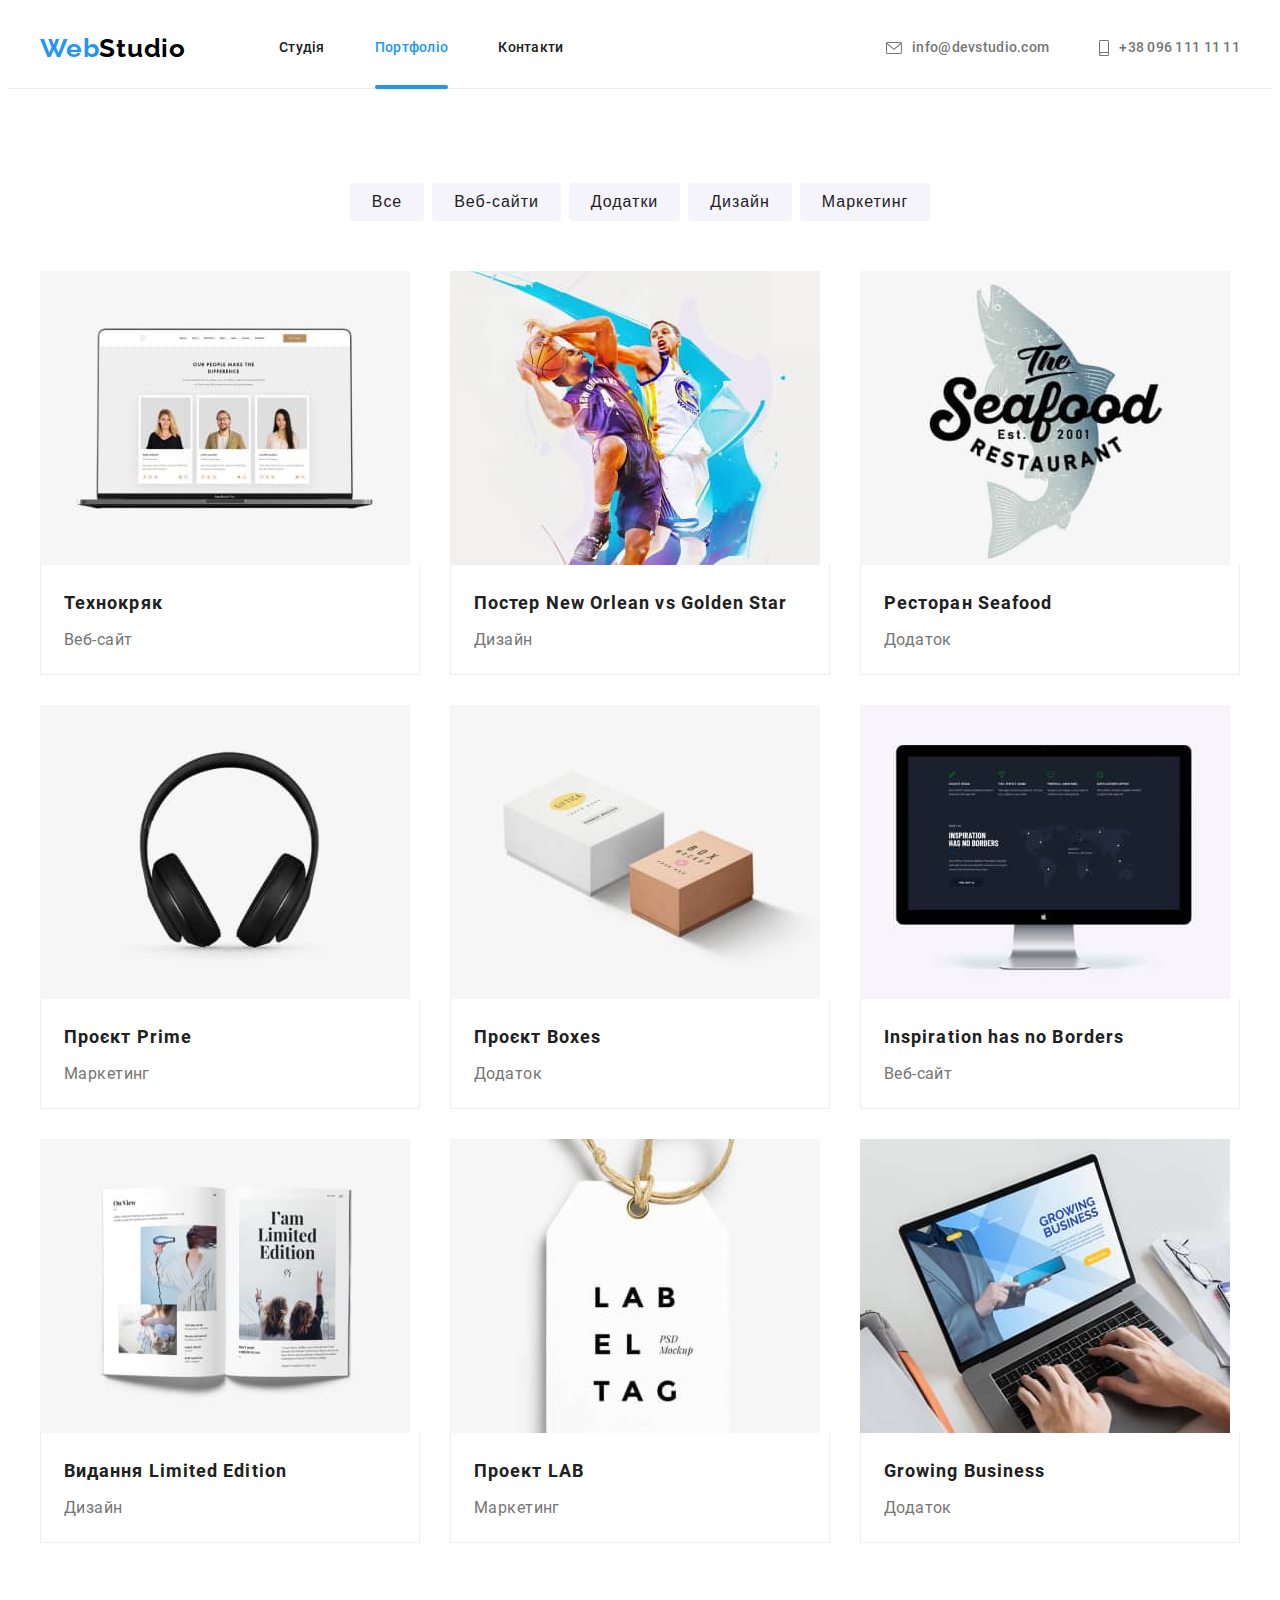
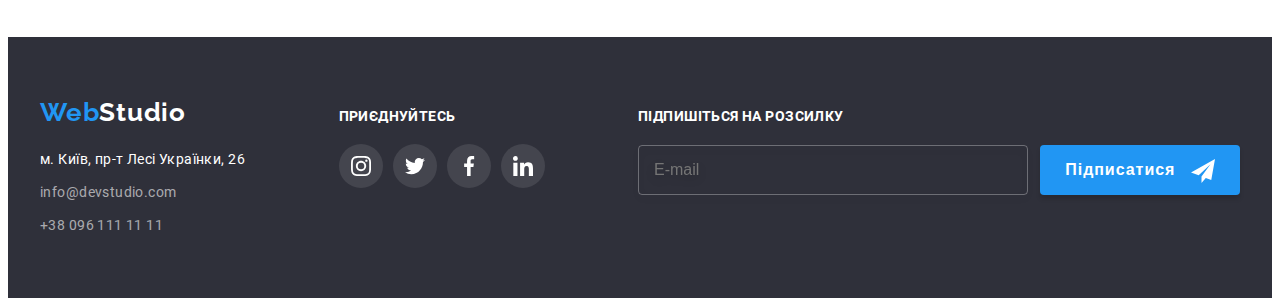
==== commit 9dee2c8b: "Fixes button in portfolio footer" ====
--- a/portfolio.html
+++ b/portfolio.html
@@ -52,7 +52,11 @@
           </li>
           <li class="communication__item">
             <a href="tel:+380961111111" class="communication__link">
-              <svg class="communication__icon communication__icon--smartphone" width="10" height="16">
+              <svg
+                class="communication__icon communication__icon--smartphone"
+                width="10"
+                height="16"
+              >
                 <use href="./images/icon.svg#icon-smartphone"></use>
               </svg>
               +38 096 111 11 11</a
@@ -153,7 +157,11 @@
               <a href="" class="portfolio__link">
                 <div class="portfolio__thumb">
                   <img
-                    class="portfolio__img" src="./images/port_img_4.jpg" alt="навушники" width="370" />
+                    class="portfolio__img"
+                    src="./images/port_img_4.jpg"
+                    alt="навушники"
+                    width="370"
+                  />
 
                   <div class="portfolio__overlay">
                     <p class="portfolio__text">
@@ -174,7 +182,11 @@
               <a href="" class="portfolio__link">
                 <div class="portfolio__thumb">
                   <img
-                    class="portfolio__img" src="./images/port_img_5.jpg" alt="дві картонні коробочки" width="370" />
+                    class="portfolio__img"
+                    src="./images/port_img_5.jpg"
+                    alt="дві картонні коробочки"
+                    width="370"
+                  />
 
                   <div class="portfolio__overlay">
                     <p class="portfolio__text">
@@ -220,7 +232,11 @@
               <a href="" class="portfolio__link">
                 <div class="portfolio__thumb">
                   <img
-                    class="portfolio__img" src="./images/port_img_7.jpg" alt="відкрита книга" width="370" />
+                    class="portfolio__img"
+                    src="./images/port_img_7.jpg"
+                    alt="відкрита книга"
+                    width="370"
+                  />
 
                   <div class="portfolio__overlay">
                     <p class="portfolio__text">
@@ -241,7 +257,11 @@
               <a href="" class="portfolio__link">
                 <div class="portfolio__thumb">
                   <img
-                    class="portfolio__img" src="./images/port_img_8.jpg" alt="лейбл" width="370" />
+                    class="portfolio__img"
+                    src="./images/port_img_8.jpg"
+                    alt="лейбл"
+                    width="370"
+                  />
 
                   <div class="portfolio__overlay">
                     <p class="portfolio__text">
@@ -322,28 +342,52 @@
           <ul class="socials-list">
             <li class="socials-list__item">
               <a href="" class="socials-list__link socials-list__link--in-footer">
-                <svg lang="en" aria-label="instagram icon" class="socials-list__icon socials-list__icon--in-footer" width="20" height="20" ">
+                <svg
+                  lang="en"
+                  aria-label="instagram icon"
+                  class="socials-list__icon socials-list__icon--in-footer"
+                  width="20"
+                  height="20"
+                >
                   <use href="./images/icon.svg#icon-instagram"></use>
                 </svg>
               </a>
             </li>
             <li class="socials-list__item">
               <a href="" class="socials-list__link socials-list__link--in-footer">
-                <svg lang="en" aria-label="twitter icon" class="socials-list__icon socials-list__icon--in-footer" width="20" height="20" ">
+                <svg
+                  lang="en"
+                  aria-label="twitter icon"
+                  class="socials-list__icon socials-list__icon--in-footer"
+                  width="20"
+                  height="20"
+                >
                   <use href="./images/icon.svg#icon-twitter"></use>
                 </svg>
               </a>
             </li>
             <li class="socials-list__item">
               <a href="" class="socials-list__link socials-list__link--in-footer">
-                <svg lang="en" aria-label="facebook icon" class="socials-list__icon socials-list__icon--in-footer" width="20" height="20" ">
+                <svg
+                  lang="en"
+                  aria-label="facebook icon"
+                  class="socials-list__icon socials-list__icon--in-footer"
+                  width="20"
+                  height="20"
+                >
                   <use href="./images/icon.svg#icon-facebook"></use>
                 </svg>
               </a>
             </li>
             <li class="socials-list__item">
               <a href="" class="socials-list__link socials-list__link--in-footer">
-                <svg lang="en" aria-label="linkedin icon" class="socials-list__icon socials-list__icon--in-footer" width="20" height="20" ">
+                <svg
+                  lang="en"
+                  aria-label="linkedin icon"
+                  class="socials-list__icon socials-list__icon--in-footer"
+                  width="20"
+                  height="20"
+                >
                   <use href="./images/icon.svg#icon-linkedin"></use>
                 </svg>
               </a>
@@ -365,7 +409,7 @@
             />
           </label>
 
-          <button class="subscription-form__btn" type="submit">
+          <button class="btn subscription-form__btn" type="submit">
             Підписатися
             <svg class="subscription-form__icon" width="24" height="24">
               <use href="./images/icon.svg#icon-send"></use>
--- a/css/main.min.css
+++ b/css/main.min.css
@@ -1 +1 @@
-:root{--primary-text-color: #757575;--title-text-color: #212121;--third-text-color: rgba(255, 255, 255, 0.6);--primary-bg-color: #ffffff;--second-bg-color: #f5f4fa;--third-bg-color: #2f303a;--accent-color: #2196f3;--hero-buttom-active: #188ce8;--default-icon-color: #afb1b8;--margin-items: 30px}.section__title--visually-hidden{position:absolute;white-space:nowrap;width:1px;height:1px;overflow:hidden;border:0;padding:0;clip:rect(0 0 0 0);-webkit-clip-path:inset(50%);clip-path:inset(50%);margin:-1px}.body{background-color:var(--primary-bg-color);color:var(--primary-text-color);font-family:Roboto,sans-serif;font-size:14px;line-height:1.71;letter-spacing:.03em}.section{padding-top:94px;padding-bottom:94px}.section--other-size{padding-bottom:0}.section--second-bg{background-color:var(--second-bg-color)}.section__title{margin-top:0;margin-bottom:50px;color:var(--title-text-color);font-size:36px;line-height:1.17;text-align:center}.container{width:1200px;padding-left:15px;padding-right:15px;margin-left:auto;margin-right:auto}.btn{padding:10px 20px;min-width:200px;font-weight:700;font-size:16px;line-height:1.88;letter-spacing:.06em;color:var(--primary-bg-color);background-color:var(--accent-color);border-radius:4px;border-style:none;cursor:pointer;transition:background-color 250ms cubic-bezier(0.4, 0, 0.2, 1)}.btn:hover,.btn:focus{background-color:var(--hero-buttom-active)}.logo{display:inline-block;margin-right:93px;color:var(--accent-color);font-family:Raleway,sans-serif;font-weight:700;font-size:26px;line-height:1.19;letter-spacing:.03em;text-decoration:none}.logo__second-part{color:#000}.logo__second-part--inverse{color:var(--primary-bg-color)}.nav{display:flex;align-items:center}.nav__list{display:flex;list-style:none;padding:0;margin:0}.nav__item:nth-child(n+2){margin-left:50px}.nav__link{position:relative;display:inline-block;padding-top:32px;padding-bottom:32px;color:var(--title-text-color);font-weight:500;font-size:14px;line-height:1.14;letter-spacing:.02em;text-decoration:none;transition:color 250ms cubic-bezier(0.4, 0, 0.2, 1)}.nav__link:hover,.nav__link:focus{color:var(--accent-color)}.nav__link--current{color:var(--accent-color)}.nav__link--current::after{content:"";position:absolute;left:0;bottom:-1px;width:100%;height:4px;border-radius:2px;background-color:var(--accent-color)}.communication{display:flex;list-style:none;padding:0;margin:0;margin-left:auto}.communication__item:nth-child(n+2){margin-left:50px}.communication__link{display:flex;align-items:center;padding-top:32px;padding-bottom:32px;color:var(--primary-text-color);font-weight:500;font-size:14px;line-height:1.14;letter-spacing:.02em;text-decoration:none;transition:color 250ms cubic-bezier(0.4, 0, 0.2, 1)}.communication__icon{margin-right:10px;fill:var(--primary-text-color);transition:fill 250ms cubic-bezier(0.4, 0, 0.2, 1)}.communication__link:hover,.communication__link:focus{color:var(--accent-color)}.communication__link:hover .communication__icon,.communication__link:focus .communication__icon{fill:var(--accent-color)}.hero{max-width:1600px;margin-left:auto;margin-right:auto;padding-top:200px;padding-bottom:200px;background-color:#c4c4c4;text-align:center;background-image:linear-gradient(to right, rgba(47, 48, 58, 0.4), rgba(47, 48, 58, 0.4)),url(../images/hero-img.jpg);background-size:cover;background-position:center}.hero__title{width:696px;margin-left:auto;margin-right:auto;margin-top:0;margin-bottom:var(--margin-items);color:var(--primary-bg-color);font-weight:900;font-size:44px;line-height:1.36;letter-spacing:.06em;text-transform:uppercase}.hero__btn{padding:10px 32px}.features{display:flex;flex-wrap:wrap;list-style:none;padding:0;margin:0;gap:var(--margin-items)}.features__item{flex-basis:calc((100% - 3*var(--margin-items))/4)}.features__box{display:flex;justify-content:center;align-items:center;padding-top:25px;padding-bottom:25px;margin-bottom:var(--margin-items);background-color:var(--second-bg-color);border-radius:4px}.features__subtitle{margin-top:0;margin-bottom:10px;color:var(--title-text-color);font-size:14px;line-height:1.14;text-transform:uppercase}.features__text{margin:0}.works{display:flex;flex-wrap:wrap;list-style:none;padding:0;margin:0;gap:var(--margin-items)}.works__item{position:relative}.works__img{display:block}.works__overlay{position:absolute;left:0;bottom:0;width:100%;padding:27px;background-color:rgba(47,48,58,.8)}.works__text{margin:0;font-weight:700;line-height:1.14;color:var(--primary-bg-color);text-transform:uppercase;text-align:center}.team-list{display:flex;flex-wrap:wrap;list-style:none;padding:0;margin:0;gap:var(--margin-items);text-align:center}.employee{flex-basis:calc((100% - 3*var(--margin-items))/4);background-color:var(--primary-bg-color);border-radius:0 0 4px 4px;box-shadow:0px 1px 3px rgba(0,0,0,.12),0px 1px 1px rgba(0,0,0,.14),0px 2px 1px rgba(0,0,0,.2)}.employee__lower-box{padding-top:30px;padding-bottom:30px}.employee__photo{display:block}.employee__name{margin-top:0;margin-bottom:10px;color:var(--title-text-color);font-weight:500;font-size:16px;line-height:1.19}.employee__position{font-size:16px;line-height:1.19;margin-top:0;margin-bottom:16px}.socials-list{display:flex;justify-content:center;list-style:none;padding:0;margin:0;-moz-column-gap:10px;column-gap:10px}.socials-list__item{width:44px;height:44px}.socials-list__link{display:flex;align-items:center;justify-content:center;width:100%;height:100%;border-radius:50%;transition:background-color 250ms cubic-bezier(0.4, 0, 0.2, 1)}.socials-list__icon{fill:var(--default-icon-color);transition:fill 250ms cubic-bezier(0.4, 0, 0.2, 1)}.socials-list__link:hover,.socials-list__link:focus{background-color:var(--accent-color)}.socials-list__link:hover .socials-list__icon,.socials-list__link:focus .socials-list__icon{fill:var(--primary-bg-color)}.customers{display:flex;gap:var(--margin-items);list-style:none;padding:0;margin:0}.customers__item{width:calc((100% - 5*var(--margin-items))/6)}.customers__link{display:flex;align-items:center;justify-content:center;border:1px solid var(--default-icon-color);border-radius:4px;height:92px;transition:border-color 250ms cubic-bezier(0.4, 0, 0.2, 1)}.customers__icon{display:block;fill:var(--default-icon-color);transition:fill 250ms cubic-bezier(0.4, 0, 0.2, 1)}.customers__link:hover,.customers__link:focus{border-color:var(--accent-color)}.customers__link:hover .customers__icon,.customers__link:focus .customers__icon{fill:var(--accent-color)}.address__list{list-style:none;padding:0;margin:0}.address__item:nth-child(n+2){margin-top:9px}.address__link{display:block;color:var(--third-text-color);font-style:normal;text-decoration:none;transition:color 250ms cubic-bezier(0.4, 0, 0.2, 1)}.address__link:hover,.address__link:focus{color:var(--accent-color)}.address__link--light{color:var(--primary-bg-color);font-style:normal;transition:color 250ms cubic-bezier(0.4, 0, 0.2, 1)}.join-socials{margin-left:auto;margin-right:auto}.join-socials__title{margin-top:0;margin-bottom:20px;font-weight:700;line-height:16px;text-transform:uppercase;color:var(--primary-bg-color)}.socials-list__link--in-footer{background-color:rgba(255,255,255,.1)}.socials-list__icon--in-footer{fill:var(--primary-bg-color)}.subscription-form{display:flex;align-items:flex-end}.subscription-form__label{display:flex;flex-direction:column}.subscription-form__title{color:var(--primary-bg-color);font-weight:700;line-height:1.14;text-transform:uppercase;margin-bottom:20px}.subscription-form__input{padding:14px 15px;width:358px;font-size:16px;line-height:1.25;color:var(--primary-bg-color);border:1px solid rgba(255,255,255,.3);filter:drop-shadow(0px 4px 4px rgba(0, 0, 0, 0.15));border-radius:4px;background-color:rgba(0,0,0,0)}.subscription-form__btn{margin-left:12px;box-shadow:0px 4px 4px rgba(0,0,0,.15)}.subscription-form__icon{margin-left:10px;vertical-align:middle;fill:var(--primary-bg-color)}.backdrop{position:fixed;top:0;left:0;width:100%;height:100%;background-color:rgba(0,0,0,.2);opacity:1;visibility:visible;pointer-events:auto;transition:opacity 250ms cubic-bezier(0.4, 0, 0.2, 1),visibility 250ms cubic-bezier(0.4, 0, 0.2, 1)}.backdrop--is-hidden{opacity:0;pointer-events:none;visibility:hidden}.modal{position:absolute;top:50%;left:50%;transform:translate(-50%, -50%) scale(1);padding:40px;width:528px;height:581px;transition:opacity 250ms cubic-bezier(0.4, 0, 0.2, 1),transform 250ms cubic-bezier(0.4, 0, 0.2, 1),box-shadow 250ms cubic-bezier(0.4, 0, 0.2, 1);background-color:var(--primary-bg-color);box-shadow:0px 1px 3px rgba(0,0,0,.12),0px 1px 1px rgba(0,0,0,.14),0px 2px 1px rgba(0,0,0,.2);border-radius:4px}.backdrop--is-hidden .modal{transform:translate(-50%, -150%) scale(0.25);opacity:.25}.modal__btn-closing{position:absolute;top:8px;right:8px;display:flex;justify-content:center;align-items:center;width:30px;height:30px;padding:0;border:1px solid rgba(0,0,0,.1);border-radius:50%;background-color:var(--primary-bg-color);transition:fill 250ms cubic-bezier(0.4, 0, 0.2, 1);cursor:pointer}.modal__btn-closing:hover,.modal__btn-closing:focus{fill:var(--accent-color)}.modal-form{width:100%}.modal-form__title{margin-bottom:12px;text-align:center;font-weight:700;font-size:20px;line-height:1.15;color:var(--title-text-color)}.modal-form__fields{margin:0;padding:0;border-style:none;margin-bottom:20px}.modal-form__label{display:block}.modal-form__label:nth-child(n+3){margin-top:10px}.modal-form__name{display:block;margin-bottom:4px;font-size:12px;line-height:1.17;letter-spacing:.01em}.modal-form__icon-box{display:block;position:relative}.modal-form__icon{position:absolute;top:50%;left:12px;transform:translateY(-50%);transition:fill 250ms cubic-bezier(0.4, 0, 0.2, 1)}.modal-form__input{height:40px;padding:11px 41px;width:100%;font-size:12px;border:1px solid rgba(33,33,33,.2);border-radius:4px;transition:border-color 250ms cubic-bezier(0.4, 0, 0.2, 1)}.modal-form__input:hover,.modal-form__input:focus{border-color:var(--accent-color)}.modal-form__input:focus-visible{outline:none}.modal-form__input:hover+.modal-form__icon,.modal-form__input:focus+.modal-form__icon{fill:var(--accent-color)}.modal-form__comments{display:block;padding:12px 16px;resize:none;width:100%;height:120px;font-size:12px;border:1px solid rgba(33,33,33,.2);border-radius:4px;transition:border-color 250ms cubic-bezier(0.4, 0, 0.2, 1)}.modal-form__comments:hover,.modal-form__comments:focus{border-color:var(--accent-color)}.modal-form__comments:focus-visible{outline:none}.modal-form__comments::-moz-placeholder{font-size:12px;letter-spacing:.01em;color:rgba(117,117,117,.5)}.modal-form__comments:-ms-input-placeholder{font-size:12px;letter-spacing:.01em;color:rgba(117,117,117,.5)}.modal-form__comments::placeholder{font-size:12px;letter-spacing:.01em;color:rgba(117,117,117,.5)}.offer{display:flex;justify-content:center;margin-bottom:30px}.offer__label{font-weight:400;font-size:14px;line-height:1.71;letter-spacing:.03em}.offer__checkbox--visually-hidden{position:absolute;white-space:nowrap;width:1px;height:1px;overflow:hidden;border:0;padding:0;clip:rect(0 0 0 0);-webkit-clip-path:inset(50%);clip-path:inset(50%);margin:-1px}.offer__custom-checkbox{display:inline-block;vertical-align:middle;width:16px;height:15px;margin-right:8px;cursor:pointer;background-image:url(../images/check-empty.svg);border-radius:3px;transition:box-shadow 250ms cubic-bezier(0.4, 0, 0.2, 1),background-image 250ms cubic-bezier(0.4, 0, 0.2, 1)}.offer__checkbox:checked+.offer__custom-checkbox{background-image:url(../images/check.svg);background-size:contain}.offer__checkbox:focus+.offer__custom-checkbox{box-shadow:0 0 4px 2px var(--accent-color)}.offer__link{color:var(--accent-color)}.offer__link:hover,.offer__link:focus{text-decoration:none}.modal-form__btn{display:block;margin-left:auto;margin-right:auto;box-shadow:0px 4px 4px rgba(0,0,0,.15)}.filter{display:flex;justify-content:center;list-style:none;padding:0;margin:0;margin-bottom:50px;-moz-column-gap:8px;column-gap:8px}.filter__btn{min-width:73px;padding:6px 22px;font-weight:500;font-size:16px;line-height:1.62;text-align:center;color:var(--title-text-color);background-color:var(--second-bg-color);transition:color 250ms cubic-bezier(0.4, 0, 0.2, 1),background-color 250ms cubic-bezier(0.4, 0, 0.2, 1),box-shadow 250ms cubic-bezier(0.4, 0, 0.2, 1)}.filter__btn:hover,.filter__btn:focus{color:var(--primary-bg-color);background-color:var(--accent-color);box-shadow:0px 3px 1px rgba(0,0,0,.1),0px 1px 2px rgba(0,0,0,.08),0px 2px 2px rgba(0,0,0,.12)}.portfolio-title--visually-hidden{position:absolute;white-space:nowrap;width:1px;height:1px;overflow:hidden;border:0;padding:0;clip:rect(0 0 0 0);-webkit-clip-path:inset(50%);clip-path:inset(50%);margin:-1px}.portfolio{display:flex;flex-wrap:wrap;list-style:none;padding:0;margin:0;gap:var(--margin-items)}.portfolio__item{flex-basis:calc((100% - 2*var(--margin-items))/3);background-color:var(--primary-bg-color)}.portfolio__link{display:block;text-decoration:none;transition:box-shadow 250ms cubic-bezier(0.4, 0, 0.2, 1)}.portfolio__link:hover,.portfolio__link:focus{box-shadow:0px 1px 1px rgba(0,0,0,.12),0px 4px 4px rgba(0,0,0,.06),1px 4px 6px rgba(0,0,0,.16)}.portfolio__thumb{position:relative;overflow:hidden}.portfolio__img{display:block}.portfolio__overlay{position:absolute;top:0;left:0;transform:translateY(100%);width:100%;height:100%;padding:24px;background-color:rgba(33,150,243,.9);transition:transform 250ms cubic-bezier(0.4, 0, 0.2, 1)}.portfolio__text{display:flex;align-items:center;margin:0;height:100%;overflow:auto;font-size:18px;line-height:1.56;color:var(--primary-bg-color)}.portfolio__link:hover .portfolio__overlay,.portfolio__link:focus .portfolio__overlay{transform:translateY(0)}.portfolio__lower-box{padding:20px 23px 19px 23px;border-right:1px solid #eee;border-bottom:1px solid #eee;border-left:1px solid #eee}.portfolio__name{margin-bottom:4px;margin-top:0;color:var(--title-text-color);font-size:18px;line-height:2;letter-spacing:.06em}.portfolio__type{margin:0;color:var(--primary-text-color);font-weight:400;font-size:16px;line-height:1.88}.header{border-bottom:1px solid #ececec}.header__container{display:flex;align-items:center}.footer{background-color:var(--third-bg-color);padding-top:60px;padding-bottom:60px}.footer__container{display:flex;align-items:baseline}.footer__logo{margin-right:0;margin-bottom:20px}/*# sourceMappingURL=main.min.css.map */+:root{--primary-text-color: #757575;--title-text-color: #212121;--third-text-color: rgba(255, 255, 255, 0.6);--primary-bg-color: #ffffff;--second-bg-color: #f5f4fa;--third-bg-color: #2f303a;--accent-color: #2196f3;--hero-buttom-active: #188ce8;--default-icon-color: #afb1b8;--margin-items: 30px;--transition: 250ms cubic-bezier(0.4, 0, 0.2, 1)}@font-face{font-family:"Raleway";font-style:normal;font-weight:700;src:url("../fonts/raleway-v28-latin_cyrillic-700.eot");src:local(""),url("../fonts/raleway-v28-latin_cyrillic-700.eot?#iefix") format("embedded-opentype"),url("../fonts/raleway-v28-latin_cyrillic-700.woff2") format("woff2"),url("../fonts/raleway-v28-latin_cyrillic-700.woff") format("woff"),url("../fonts/raleway-v28-latin_cyrillic-700.ttf") format("truetype"),url("../fonts/raleway-v28-latin_cyrillic-700.svg#Raleway") format("svg")}@font-face{font-family:"Roboto";font-style:normal;font-weight:400;src:url("../fonts/roboto-v30-latin_cyrillic-regular.eot");src:local(""),url("../fonts/roboto-v30-latin_cyrillic-regular.eot?#iefix") format("embedded-opentype"),url("../fonts/roboto-v30-latin_cyrillic-regular.woff2") format("woff2"),url("../fonts/roboto-v30-latin_cyrillic-regular.woff") format("woff"),url("../fonts/roboto-v30-latin_cyrillic-regular.ttf") format("truetype"),url("../fonts/roboto-v30-latin_cyrillic-regular.svg#Roboto") format("svg")}@font-face{font-family:"Roboto";font-style:normal;font-weight:500;src:url("../fonts/roboto-v30-latin_cyrillic-500.eot");src:local(""),url("../fonts/roboto-v30-latin_cyrillic-500.eot?#iefix") format("embedded-opentype"),url("../fonts/roboto-v30-latin_cyrillic-500.woff2") format("woff2"),url("../fonts/roboto-v30-latin_cyrillic-500.woff") format("woff"),url("../fonts/roboto-v30-latin_cyrillic-500.ttf") format("truetype"),url("../fonts/roboto-v30-latin_cyrillic-500.svg#Roboto") format("svg")}@font-face{font-family:"Roboto";font-style:normal;font-weight:700;src:url("../fonts/roboto-v30-latin_cyrillic-700.eot");src:local(""),url("../fonts/roboto-v30-latin_cyrillic-700.eot?#iefix") format("embedded-opentype"),url("../fonts/roboto-v30-latin_cyrillic-700.woff2") format("woff2"),url("../fonts/roboto-v30-latin_cyrillic-700.woff") format("woff"),url("../fonts/roboto-v30-latin_cyrillic-700.ttf") format("truetype"),url("../fonts/roboto-v30-latin_cyrillic-700.svg#Roboto") format("svg")}@font-face{font-family:"Roboto";font-style:normal;font-weight:900;src:url("../fonts/roboto-v30-latin_cyrillic-900.eot");src:local(""),url("../fonts/roboto-v30-latin_cyrillic-900.eot?#iefix") format("embedded-opentype"),url("../fonts/roboto-v30-latin_cyrillic-900.woff2") format("woff2"),url("../fonts/roboto-v30-latin_cyrillic-900.woff") format("woff"),url("../fonts/roboto-v30-latin_cyrillic-900.ttf") format("truetype"),url("../fonts/roboto-v30-latin_cyrillic-900.svg#Roboto") format("svg")}.offer__checkbox--visually-hidden,.section__title--visually-hidden{position:absolute;white-space:nowrap;width:1px;height:1px;overflow:hidden;border:0;padding:0;clip:rect(0 0 0 0);-webkit-clip-path:inset(50%);clip-path:inset(50%);margin:-1px}.body{background-color:var(--primary-bg-color);color:var(--primary-text-color);font-family:Roboto,sans-serif;font-size:14px;line-height:1.71;letter-spacing:.03em}.section{padding-top:94px;padding-bottom:94px}.section--other-size{padding-bottom:0}.section--second-bg{background-color:var(--second-bg-color)}.section__title{margin-top:0;margin-bottom:50px;color:var(--title-text-color);font-size:36px;line-height:1.17;text-align:center}.container{width:1200px;padding-left:15px;padding-right:15px;margin-left:auto;margin-right:auto}.btn{padding:10px 20px;min-width:200px;font-weight:700;font-size:16px;line-height:1.88;letter-spacing:.06em;color:var(--primary-bg-color);background-color:var(--accent-color);border-radius:4px;border-style:none;cursor:pointer;transition:background-color var(--transition)}.btn:hover,.btn:focus{background-color:var(--hero-buttom-active)}.logo{display:inline-block;margin-right:93px;color:var(--accent-color);font-family:Raleway,sans-serif;font-weight:700;font-size:26px;line-height:1.19;letter-spacing:.03em;text-decoration:none}.logo__second-part{color:#000}.logo__second-part--inverse{color:var(--primary-bg-color)}.nav{display:flex;align-items:center;justify-content:center}.nav__list{display:flex;list-style:none;padding:0;margin:0}.nav__item:nth-child(n+2){margin-left:50px}.nav__link{position:relative;display:inline-block;padding-top:32px;padding-bottom:32px;color:var(--title-text-color);font-weight:500;font-size:14px;line-height:1.14;letter-spacing:.02em;text-decoration:none;transition:color var(--transition)}.nav__link:hover,.nav__link:focus{color:var(--accent-color)}.nav__link--current{color:var(--accent-color)}.nav__link--current::after{content:"";position:absolute;left:0;bottom:-1px;width:100%;height:4px;border-radius:2px;background-color:var(--accent-color)}.communication{display:flex;list-style:none;padding:0;margin:0;margin-left:auto}.communication__item:nth-child(n+2){margin-left:50px}.communication__link{display:flex;align-items:center;justify-content:center;padding-top:32px;padding-bottom:32px;color:var(--primary-text-color);font-weight:500;font-size:14px;line-height:1.14;letter-spacing:.02em;text-decoration:none;transition:color var(--transition)}.communication__icon{margin-right:10px;fill:var(--primary-text-color);transition:fill var(--transition)}.communication__link:hover,.communication__link:focus{color:var(--accent-color)}.communication__link:hover .communication__icon,.communication__link:focus .communication__icon{fill:var(--accent-color)}.socials-list{display:flex;align-items:center;justify-content:center;list-style:none;padding:0;margin:0;-moz-column-gap:10px;column-gap:10px}.socials-list__item{width:44px;height:44px}.socials-list__link{display:flex;align-items:center;justify-content:center;width:100%;height:100%;border-radius:50%;transition:background-color var(--transition)}.socials-list__icon{fill:var(--default-icon-color);transition:fill var(--transition)}.socials-list__link:hover,.socials-list__link:focus{background-color:var(--accent-color)}.socials-list__link:hover .socials-list__icon,.socials-list__link:focus .socials-list__icon{fill:var(--primary-bg-color)}.address__list{list-style:none;padding:0;margin:0}.address__item:nth-child(n+2){margin-top:9px}.address__link{display:block;color:var(--third-text-color);font-style:normal;text-decoration:none;transition:color var(--transition)}.address__link:hover,.address__link:focus{color:var(--accent-color)}.address__link--light{color:var(--primary-bg-color)}.join-socials{margin-left:auto;margin-right:auto}.join-socials__title{margin-top:0;margin-bottom:20px;font-weight:700;line-height:16px;text-transform:uppercase;color:var(--primary-bg-color)}.socials-list__link--in-footer{background-color:rgba(255,255,255,.1)}.socials-list__icon--in-footer{fill:var(--primary-bg-color)}.subscription-form{display:flex;align-items:flex-end;justify-content:center}.subscription-form__label{display:flex;flex-direction:column}.subscription-form__title{color:var(--primary-bg-color);font-weight:700;line-height:1.14;text-transform:uppercase;margin-bottom:20px}.subscription-form__input{padding:14px 15px;width:358px;font-size:16px;line-height:1.25;color:var(--primary-bg-color);border:1px solid rgba(255,255,255,.3);filter:drop-shadow(0px 4px 4px rgba(0, 0, 0, 0.15));border-radius:4px;background-color:rgba(0,0,0,0)}.subscription-form__btn{margin-left:12px;box-shadow:0px 4px 4px rgba(0,0,0,.15)}.subscription-form__icon{margin-left:10px;vertical-align:middle;fill:var(--primary-bg-color)}.backdrop{position:fixed;top:0;left:0;width:100%;height:100%;background-color:rgba(0,0,0,.2);opacity:1;visibility:visible;pointer-events:auto;transition:opacity var(--transition),visibility var(--transition)}.backdrop--is-hidden{opacity:0;pointer-events:none;visibility:hidden}.modal{position:absolute;top:50%;left:50%;transform:translate(-50%, -50%) scale(1);padding:40px;width:528px;height:581px;transition:opacity var(--transition),transform var(--transition),box-shadow var(--transition);background-color:var(--primary-bg-color);box-shadow:0px 1px 3px rgba(0,0,0,.12),0px 1px 1px rgba(0,0,0,.14),0px 2px 1px rgba(0,0,0,.2);border-radius:4px}.backdrop--is-hidden .modal{transform:translate(-50%, -150%) scale(0.25);opacity:.25}.modal__btn-closing{position:absolute;top:8px;right:8px;display:flex;justify-content:center;align-items:center;width:30px;height:30px;padding:0;border:1px solid rgba(0,0,0,.1);border-radius:50%;background-color:var(--primary-bg-color);transition:fill var(--transition);cursor:pointer}.modal__btn-closing:hover,.modal__btn-closing:focus{fill:var(--accent-color)}.modal-form{width:100%}.modal-form__title{margin-bottom:12px;text-align:center;font-weight:700;font-size:20px;line-height:1.15;color:var(--title-text-color)}.modal-form__fields{margin:0;padding:0;border-style:none;margin-bottom:20px}.modal-form__label{display:block}.modal-form__label:nth-child(n+3){margin-top:10px}.modal-form__name{display:block;margin-bottom:4px;font-size:12px;line-height:1.17;letter-spacing:.01em}.modal-form__icon-box{display:block;position:relative}.modal-form__icon{position:absolute;top:50%;left:12px;transform:translateY(-50%);transition:fill var(--transition)}.modal-form__input{height:40px;padding:11px 41px;width:100%;font-size:12px;border:1px solid rgba(33,33,33,.2);border-radius:4px;transition:border-color var(--transition)}.modal-form__input:hover,.modal-form__input:focus{border-color:var(--accent-color)}.modal-form__input:focus-visible{outline:none}.modal-form__input:hover+.modal-form__icon,.modal-form__input:focus+.modal-form__icon{fill:var(--accent-color)}.modal-form__comments{display:block;padding:12px 16px;resize:none;width:100%;height:120px;font-size:12px;border:1px solid rgba(33,33,33,.2);border-radius:4px;transition:border-color var(--transition)}.modal-form__comments:hover,.modal-form__comments:focus{border-color:var(--accent-color)}.modal-form__comments:focus-visible{outline:none}.modal-form__comments::-moz-placeholder{font-size:12px;letter-spacing:.01em;color:rgba(117,117,117,.5)}.modal-form__comments:-ms-input-placeholder{font-size:12px;letter-spacing:.01em;color:rgba(117,117,117,.5)}.modal-form__comments::placeholder{font-size:12px;letter-spacing:.01em;color:rgba(117,117,117,.5)}.modal-form__btn{display:block;margin-left:auto;margin-right:auto;box-shadow:0px 4px 4px rgba(0,0,0,.15)}.offer{display:flex;align-items:center;justify-content:center;margin-bottom:30px}.offer__label{font-weight:400;font-size:14px;line-height:1.71;letter-spacing:.03em}.offer__custom-checkbox{display:inline-block;vertical-align:middle;width:16px;height:15px;margin-right:8px;cursor:pointer;background-image:url(../images/check-empty.svg);border-radius:3px;transition:box-shadow var(--transition),background-image var(--transition)}.offer__checkbox:checked+.offer__custom-checkbox{background-image:url(../images/check.svg);background-size:contain}.offer__checkbox:focus+.offer__custom-checkbox{box-shadow:0 0 4px 2px var(--accent-color)}.offer__link{color:var(--accent-color)}.offer__link:hover,.offer__link:focus{text-decoration:none}.filter{display:flex;align-items:center;justify-content:center;list-style:none;padding:0;margin:0;margin-bottom:50px;-moz-column-gap:8px;column-gap:8px}.filter__btn{min-width:73px;padding:6px 22px;font-weight:500;font-size:16px;line-height:1.62;text-align:center;color:var(--title-text-color);background-color:var(--second-bg-color);transition:color var(--transition),background-color var(--transition),box-shadow var(--transition)}.filter__btn:hover,.filter__btn:focus{color:var(--primary-bg-color);background-color:var(--accent-color);box-shadow:0px 3px 1px rgba(0,0,0,.1),0px 1px 2px rgba(0,0,0,.08),0px 2px 2px rgba(0,0,0,.12)}.portfolio{display:flex;flex-wrap:wrap;list-style:none;padding:0;margin:0;gap:var(--margin-items)}.portfolio__item{flex-basis:calc((100% - 2*var(--margin-items))/3);background-color:var(--primary-bg-color)}.portfolio__link{display:block;text-decoration:none;transition:box-shadow var(--transition)}.portfolio__link:hover,.portfolio__link:focus{box-shadow:0px 1px 1px rgba(0,0,0,.12),0px 4px 4px rgba(0,0,0,.06),1px 4px 6px rgba(0,0,0,.16)}.portfolio__thumb{position:relative;overflow:hidden}.portfolio__img{display:block}.portfolio__overlay{position:absolute;top:0;left:0;transform:translateY(100%);width:100%;height:100%;padding:24px;background-color:rgba(33,150,243,.9);transition:transform var(--transition)}.portfolio__text{display:flex;align-items:center;justify-content:center;margin:0;height:100%;overflow:auto;font-size:18px;line-height:1.56;color:var(--primary-bg-color)}.portfolio__link:hover .portfolio__overlay,.portfolio__link:focus .portfolio__overlay{transform:translateY(0)}.portfolio__lower-box{padding:20px 23px 19px 23px;border-right:1px solid #eee;border-bottom:1px solid #eee;border-left:1px solid #eee}.portfolio__name{margin-bottom:4px;margin-top:0;color:var(--title-text-color);font-size:18px;line-height:2;letter-spacing:.06em}.portfolio__type{margin:0;color:var(--primary-text-color);font-weight:400;font-size:16px;line-height:1.88}.header{border-bottom:1px solid #ececec}.header__container{display:flex;align-items:center}.hero{max-width:1600px;margin-left:auto;margin-right:auto;padding-top:200px;padding-bottom:200px;background-color:#c4c4c4;text-align:center;background-image:linear-gradient(to right, rgba(47, 48, 58, 0.4), rgba(47, 48, 58, 0.4)),url(../images/hero-img.jpg);background-size:cover;background-position:center}.hero__title{width:696px;margin-left:auto;margin-right:auto;margin-top:0;margin-bottom:var(--margin-items);color:var(--primary-bg-color);font-weight:900;font-size:44px;line-height:1.36;letter-spacing:.06em;text-transform:uppercase}.hero__btn{padding:10px 32px}.features{display:flex;flex-wrap:wrap;list-style:none;padding:0;margin:0;gap:var(--margin-items)}.features__item{flex-basis:calc((100% - 3*var(--margin-items))/4)}.features__box{display:flex;align-items:center;justify-content:center;padding-top:25px;padding-bottom:25px;margin-bottom:var(--margin-items);background-color:var(--second-bg-color);border-radius:4px}.features__subtitle{margin-top:0;margin-bottom:10px;color:var(--title-text-color);font-size:14px;line-height:1.14;text-transform:uppercase}.features__text{margin:0}.works{display:flex;flex-wrap:wrap;list-style:none;padding:0;margin:0;gap:var(--margin-items)}.works__item{position:relative}.works__img{display:block}.works__overlay{position:absolute;left:0;bottom:0;width:100%;padding:27px;background-color:rgba(47,48,58,.8)}.works__text{margin:0;font-weight:700;line-height:1.14;color:var(--primary-bg-color);text-transform:uppercase;text-align:center}.team-list{display:flex;flex-wrap:wrap;list-style:none;padding:0;margin:0;gap:var(--margin-items);text-align:center}.employee{flex-basis:calc((100% - 3*var(--margin-items))/4);background-color:var(--primary-bg-color);border-radius:0 0 4px 4px;box-shadow:0px 1px 3px rgba(0,0,0,.12),0px 1px 1px rgba(0,0,0,.14),0px 2px 1px rgba(0,0,0,.2)}.employee__lower-box{padding-top:30px;padding-bottom:30px}.employee__photo{display:block}.employee__name{margin-top:0;margin-bottom:10px;color:var(--title-text-color);font-weight:500;font-size:16px;line-height:1.19}.employee__position{font-size:16px;line-height:1.19;margin-top:0;margin-bottom:16px}.customers{display:flex;gap:var(--margin-items);list-style:none;padding:0;margin:0}.customers__item{width:calc((100% - 5*var(--margin-items))/6)}.customers__link{display:flex;align-items:center;justify-content:center;border:1px solid var(--default-icon-color);border-radius:4px;height:92px;transition:border-color var(--transition)}.customers__icon{display:block;fill:var(--default-icon-color);transition:fill var(--transition)}.customers__link:hover,.customers__link:focus{border-color:var(--accent-color)}.customers__link:hover .customers__icon,.customers__link:focus .customers__icon{fill:var(--accent-color)}.footer{background-color:var(--third-bg-color);padding-top:60px;padding-bottom:60px}.footer__container{display:flex;align-items:baseline}.footer__logo{margin-right:0;margin-bottom:20px}/*# sourceMappingURL=main.min.css.map */